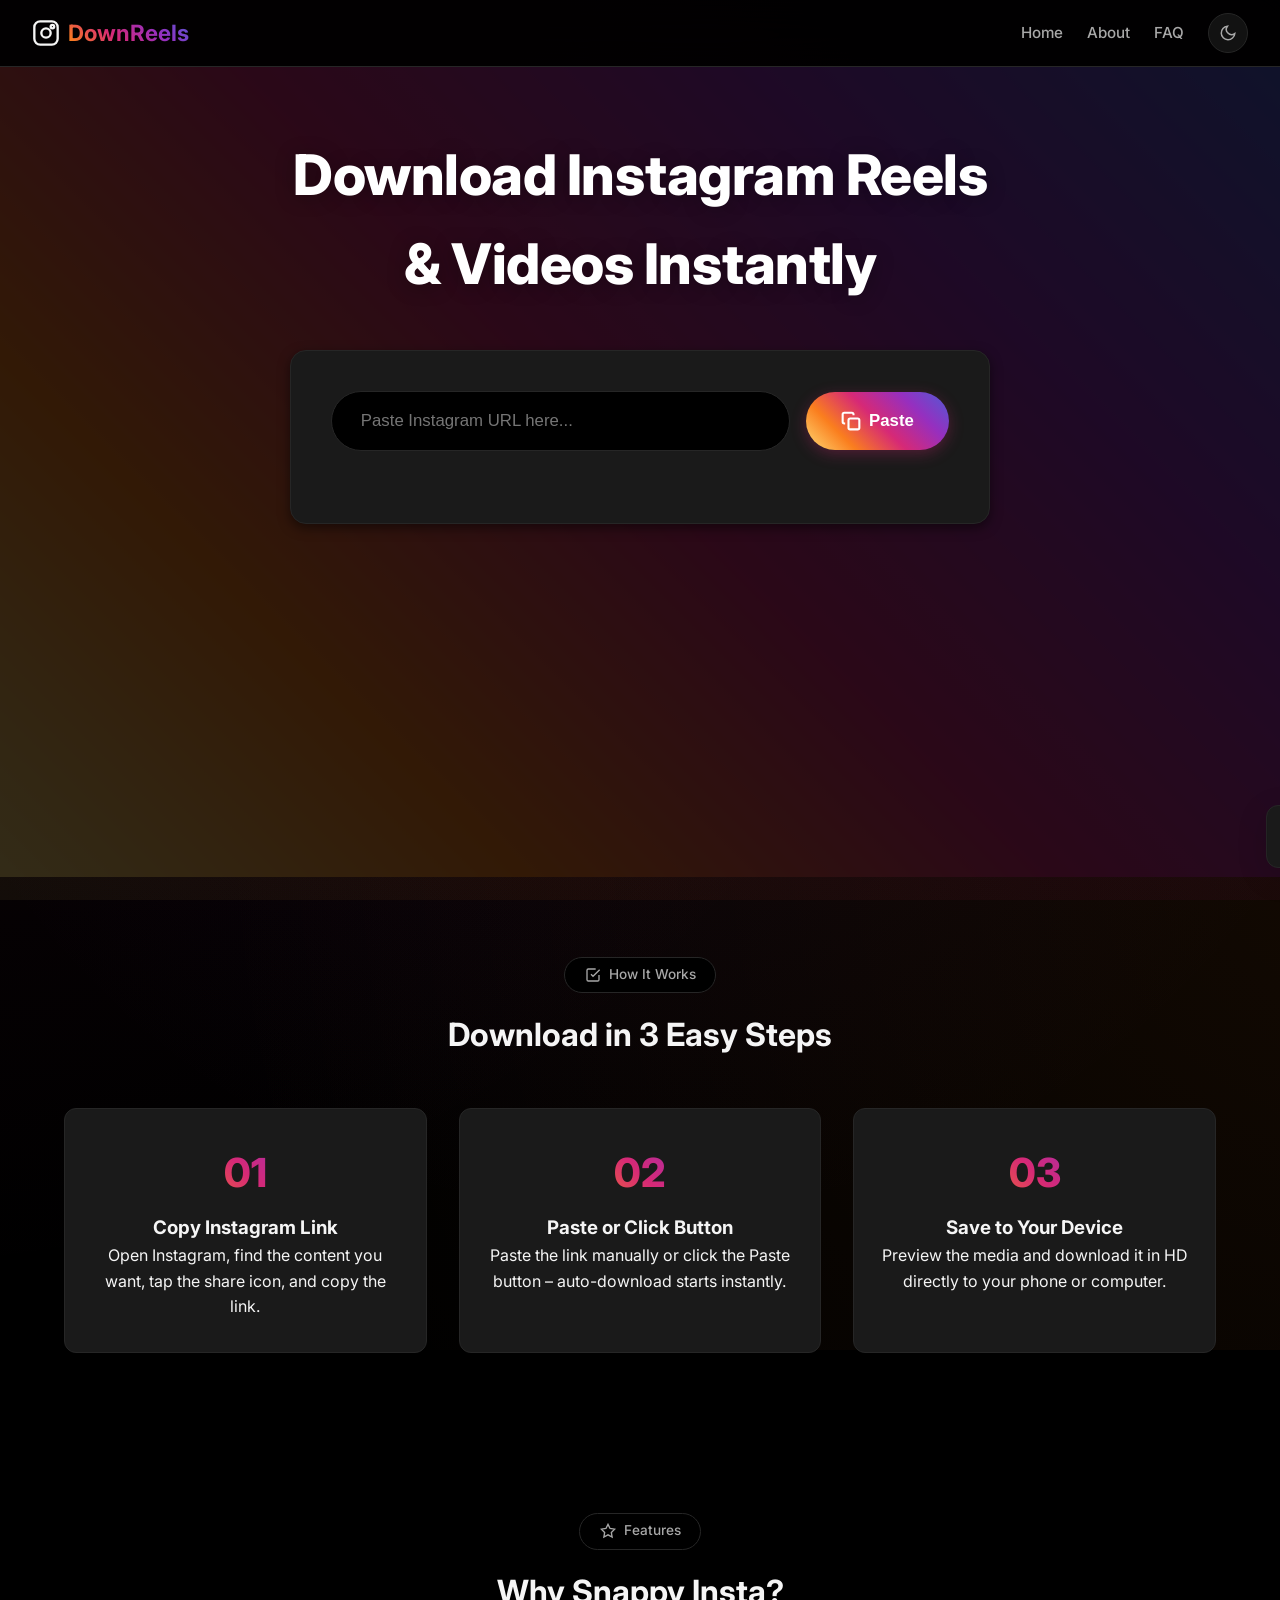
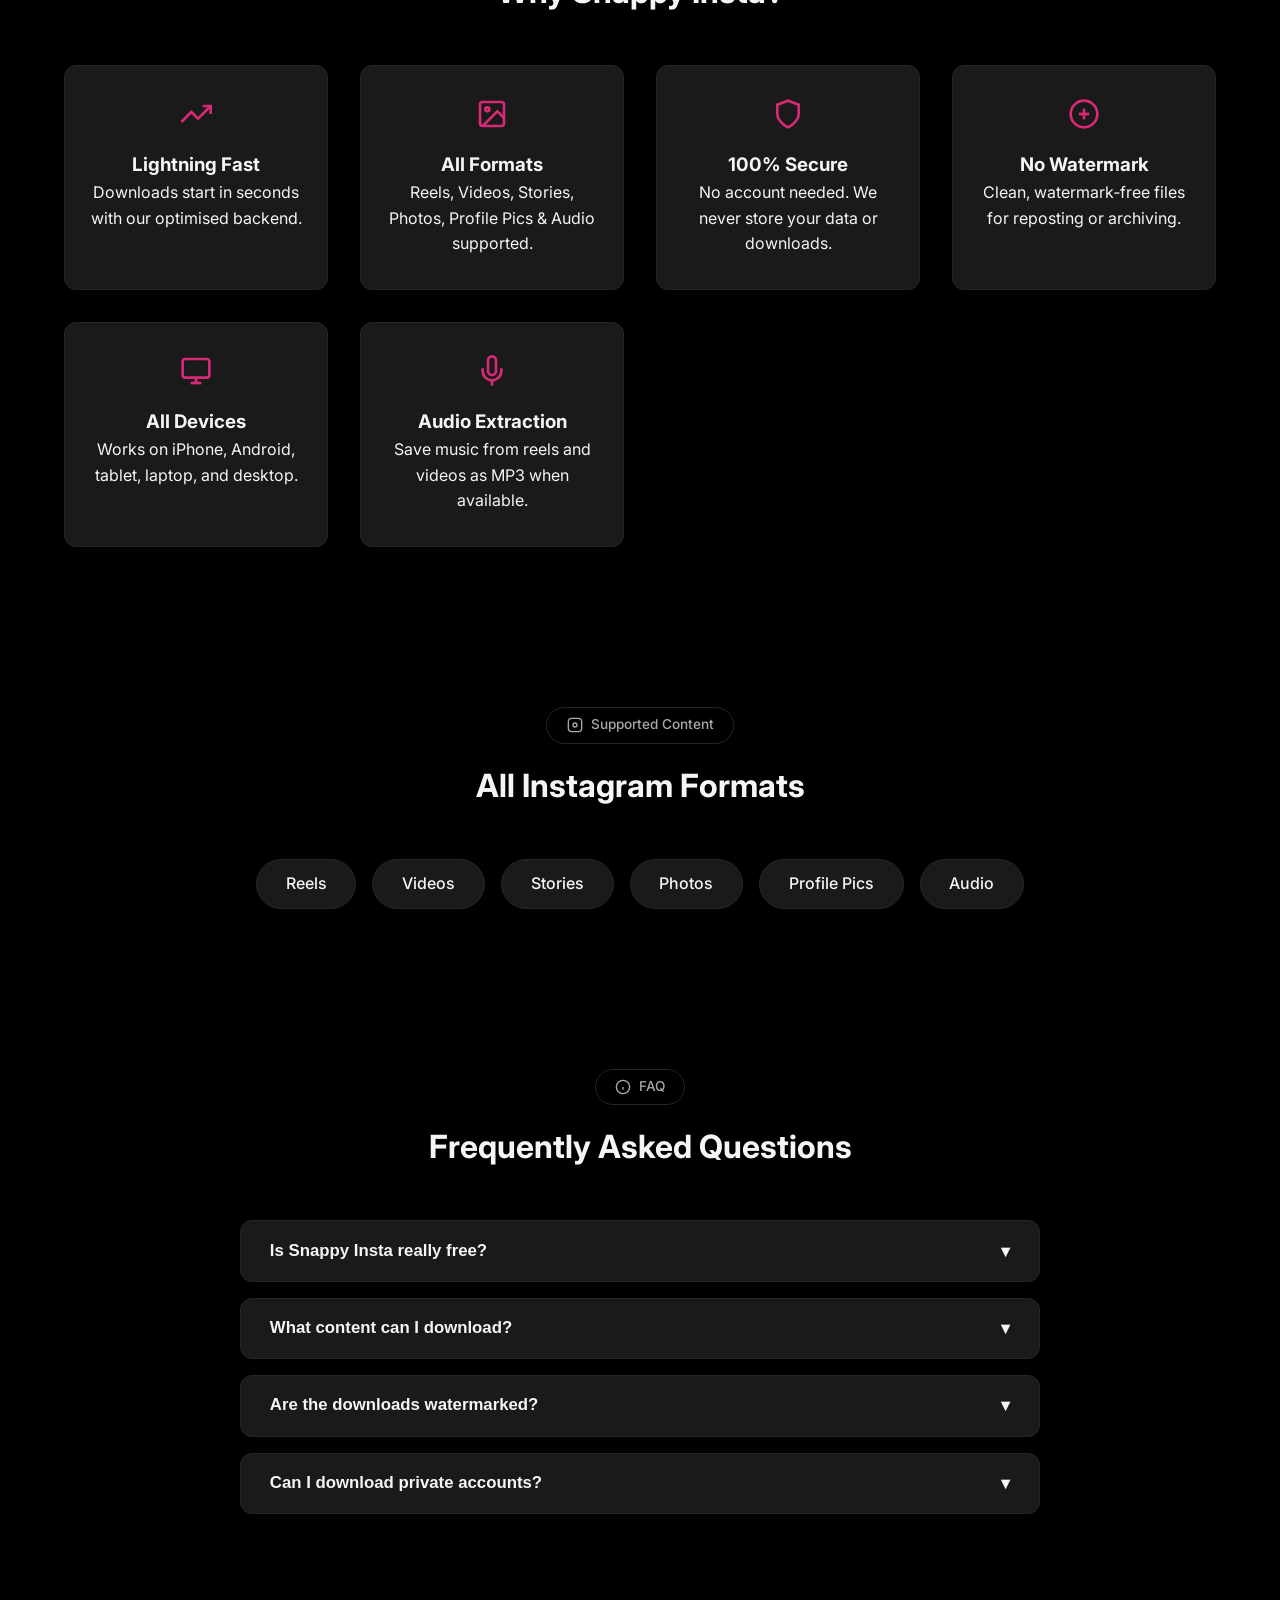
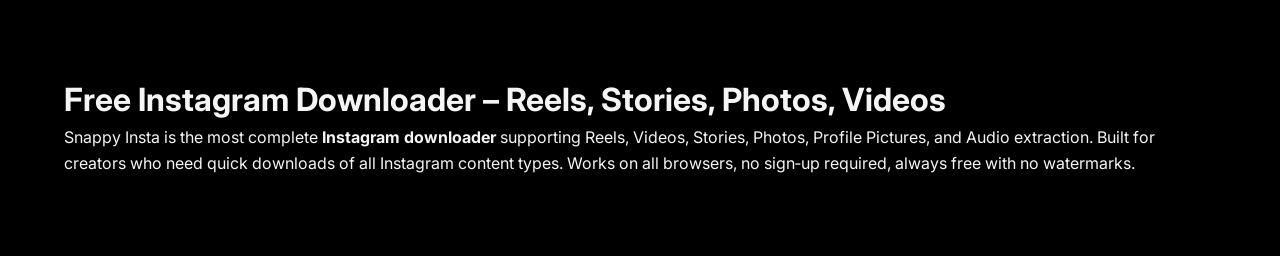
==== index.html @ 3343666e "Update index.html" ====
<!DOCTYPE html>
<html lang="en">
<head>
    <meta charset="UTF-8">
    <meta name="viewport" content="width=device-width, initial-scale=1.0">
    <title>Snappy Insta</title>
    <meta name="description" content="Download Instagram Reels, Videos, Stories, Photos, Profile Pictures & Audio in HD. No watermark, no login, 100% free.">
    <link rel="preconnect" href="https://fonts.googleapis.com">
    <link rel="preconnect" href="https://fonts.gstatic.com" crossorigin>
    <link href="https://fonts.googleapis.com/css2?family=Inter:opsz,wght@14..32,400;14..32,500;14..32,600;14..32,700&display=swap" rel="stylesheet">
    <link rel="stylesheet" href="assets/css/style.css">
    <link rel="stylesheet" href="assets/css/responsive.css">
    <!-- 👇 ADD YOUR FAVICON HERE 👇 -->
    <link rel="icon" type="image/png" href="favicon.svg">

    
</head>
<body>
    <div id="navbar"></div>

    <main>
        <!-- Hero / Downloader -->
        <section class="hero" id="hero">
            <div class="container hero-container-full">
                <h1 class="hero-title">Download Instagram <span class="gradient-text">Reels & Videos</span> Instantly</h1>

                <div class="downloader-card" id="downloaderCard">
                    <div class="input-group">
                        <input type="url" id="urlInput" class="url-input" placeholder="Paste Instagram URL here..." autocomplete="off">
                        <button id="pasteBtn" class="btn-paste" title="Paste from clipboard & Auto-download" aria-label="Paste and download">
                            <svg width="20" height="20" viewBox="0 0 24 24" fill="none" stroke="currentColor" stroke-width="2.5">
                                <rect x="9" y="9" width="13" height="13" rx="2" ry="2"></rect>
                                <path d="M5 15H4a2 2 0 01-2-2V4a2 2 0 012-2h9a2 2 0 012 2v1"></path>
                            </svg>
                            <span>Paste</span>
                        </button>
                    </div>
                    <p class="error-msg" id="errorMsg"></p>
                </div>

                <!-- Loader -->
                <div id="loader" class="loader-container" style="display:none;">
                    <div class="spinner"></div>
                    <p>Fetching media...</p>
                </div>

                <!-- Results -->
                <div id="results" class="results-section" style="display:none;">
                    <div id="resultsGrid" class="results-grid"></div>
                </div>
            </div>
        </section>

        <!-- How To Use -->
        <section class="how-to" id="howto">
            <div class="container">
                <div class="section-header">
                    <span class="badge">
                        <svg width="16" height="16" viewBox="0 0 24 24" fill="none" stroke="currentColor" stroke-width="2"><polyline points="9 11 12 14 22 4"/><path d="M21 12v7a2 2 0 01-2 2H5a2 2 0 01-2-2V5a2 2 0 012-2h11"/></svg>
                        How It Works
                    </span>
                    <h2>Download in 3 Easy Steps</h2>
                </div>
                <div class="steps">
                    <div class="step-card">
                        <div class="step-number">01</div>
                        <h3>Copy Instagram Link</h3>
                        <p>Open Instagram, find the content you want, tap the share icon, and copy the link.</p>
                    </div>
                    <div class="step-card">
                        <div class="step-number">02</div>
                        <h3>Paste or Click Button</h3>
                        <p>Paste the link manually or click the Paste button – auto-download starts instantly.</p>
                    </div>
                    <div class="step-card">
                        <div class="step-number">03</div>
                        <h3>Save to Your Device</h3>
                        <p>Preview the media and download it in HD directly to your phone or computer.</p>
                    </div>
                </div>
            </div>
        </section>

        <!-- Features -->
        <section class="features" id="features">
            <div class="container">
                <div class="section-header">
                    <span class="badge">
                        <svg width="16" height="16" viewBox="0 0 24 24" fill="none" stroke="currentColor" stroke-width="2"><polygon points="12 2 15.09 8.26 22 9.27 17 14.14 18.18 21.02 12 17.77 5.82 21.02 7 14.14 2 9.27 8.91 8.26 12 2"/></svg>
                        Features
                    </span>
                    <h2>Why Snappy Insta?</h2>
                </div>
                <div class="features-grid">
                    <div class="feature-card">
                        <div class="feature-icon">
                            <svg width="32" height="32" viewBox="0 0 24 24" fill="none" stroke="currentColor" stroke-width="2"><polyline points="23 6 13.5 15.5 8.5 10.5 1 18"/><polyline points="17 6 23 6 23 12"/></svg>
                        </div>
                        <h3>Lightning Fast</h3>
                        <p>Downloads start in seconds with our optimised backend.</p>
                    </div>
                    <div class="feature-card">
                        <div class="feature-icon">
                            <svg width="32" height="32" viewBox="0 0 24 24" fill="none" stroke="currentColor" stroke-width="2"><rect x="3" y="3" width="18" height="18" rx="2"/><circle cx="8.5" cy="8.5" r="1.5"/><polyline points="21 15 16 10 5 21"/></svg>
                        </div>
                        <h3>All Formats</h3>
                        <p>Reels, Videos, Stories, Photos, Profile Pics & Audio supported.</p>
                    </div>
                    <div class="feature-card">
                        <div class="feature-icon">
                            <svg width="32" height="32" viewBox="0 0 24 24" fill="none" stroke="currentColor" stroke-width="2"><path d="M12 22s8-4 8-10V5l-8-3-8 3v7c0 6 8 10 8 10z"/></svg>
                        </div>
                        <h3>100% Secure</h3>
                        <p>No account needed. We never store your data or downloads.</p>
                    </div>
                    <div class="feature-card">
                        <div class="feature-icon">
                            <svg width="32" height="32" viewBox="0 0 24 24" fill="none" stroke="currentColor" stroke-width="2"><circle cx="12" cy="12" r="10"/><line x1="12" y1="8" x2="12" y2="16"/><line x1="8" y1="12" x2="16" y2="12"/></svg>
                        </div>
                        <h3>No Watermark</h3>
                        <p>Clean, watermark‑free files for reposting or archiving.</p>
                    </div>
                    <div class="feature-card">
                        <div class="feature-icon">
                            <svg width="32" height="32" viewBox="0 0 24 24" fill="none" stroke="currentColor" stroke-width="2"><rect x="2" y="3" width="20" height="14" rx="2"/><line x1="8" y1="21" x2="16" y2="21"/><line x1="12" y1="17" x2="12" y2="21"/></svg>
                        </div>
                        <h3>All Devices</h3>
                        <p>Works on iPhone, Android, tablet, laptop, and desktop.</p>
                    </div>
                    <div class="feature-card">
                        <div class="feature-icon">
                            <svg width="32" height="32" viewBox="0 0 24 24" fill="none" stroke="currentColor" stroke-width="2"><path d="M12 1a3 3 0 00-3 3v8a3 3 0 006 0V4a3 3 0 00-3-3z"/><path d="M19 10v2a7 7 0 01-14 0v-2"/><line x1="12" y1="19" x2="12" y2="23"/></svg>
                        </div>
                        <h3>Audio Extraction</h3>
                        <p>Save music from reels and videos as MP3 when available.</p>
                    </div>
                </div>
            </div>
        </section>

        <!-- Supported Formats -->
        <section class="formats" id="formats">
            <div class="container">
                <div class="section-header">
                    <span class="badge">
                        <svg width="16" height="16" viewBox="0 0 24 24" fill="none" stroke="currentColor" stroke-width="2"><rect x="2" y="2" width="20" height="20" rx="5"/><circle cx="12" cy="12" r="3"/></svg>
                        Supported Content
                    </span>
                    <h2>All Instagram Formats</h2>
                </div>
                <div class="formats-grid">
                    <div class="format-item">Reels</div>
                    <div class="format-item">Videos</div>
                    <div class="format-item">Stories</div>
                    <div class="format-item">Photos</div>
                    <div class="format-item">Profile Pics</div>
                    <div class="format-item">Audio</div>
                </div>
            </div>
        </section>

        <!-- FAQ -->
        <section class="faq" id="faq">
            <div class="container">
                <div class="section-header">
                    <span class="badge">
                        <svg width="16" height="16" viewBox="0 0 24 24" fill="none" stroke="currentColor" stroke-width="2"><circle cx="12" cy="12" r="10"/><line x1="12" y1="16" x2="12" y2="12"/><line x1="12" y1="8" x2="12.01" y2="8"/></svg>
                        FAQ
                    </span>
                    <h2>Frequently Asked Questions</h2>
                </div>
                <div class="faq-list">
                    <div class="faq-item">
                        <button class="faq-question">Is Snappy Insta really free? <span class="chevron">▾</span></button>
                        <div class="faq-answer"><p>Yes! 100% free with no hidden fees. Download unlimited content.</p></div>
                    </div>
                    <div class="faq-item">
                        <button class="faq-question">What content can I download? <span class="chevron">▾</span></button>
                        <div class="faq-answer"><p>Reels, Videos, Stories, Photos, Profile Pictures, and Audio from public Instagram accounts.</p></div>
                    </div>
                    <div class="faq-item">
                        <button class="faq-question">Are the downloads watermarked? <span class="chevron">▾</span></button>
                        <div class="faq-answer"><p>No watermarks. You get the original clean file.</p></div>
                    </div>
                    <div class="faq-item">
                        <button class="faq-question">Can I download private accounts? <span class="chevron">▾</span></button>
                        <div class="faq-answer"><p>Only public content is accessible due to Instagram's privacy rules.</p></div>
                    </div>
                </div>
            </div>
        </section>

        <!-- SEO Content -->
        <section class="seo-content" id="seo-content">
            <div class="container">
                <h2>Free Instagram Downloader – Reels, Stories, Photos, Videos</h2>
                <p>Snappy Insta is the most complete <strong>Instagram downloader</strong> supporting Reels, Videos, Stories, Photos, Profile Pictures, and Audio extraction. Built for creators who need quick downloads of all Instagram content types. Works on all browsers, no sign‑up required, always free with no watermarks.</p>
            </div>
        </section>
    </main>

    <div id="footer"></div>

    <!-- Toast Notification -->
    <div id="toast" class="toast" role="alert" aria-live="assertive" aria-atomic="true">
        <span id="toastMsg"></span>
        <button class="toast-close" onclick="hideToast()">✕</button>
    </div>

    <!-- Scripts -->
    <script src="assets/js/config.js"></script>
    <script src="assets/js/api.js"></script>
    <script src="assets/js/ui.js"></script>
    <script src="assets/js/app.js"></script>

    <script>
        async function loadComponent(url, targetId) {
            try {
                const res = await fetch(url);
                if (res.ok) {
                    document.getElementById(targetId).innerHTML = await res.text();
                    if (targetId === 'navbar') {
                        initThemeToggle();
                    }
                }
            } catch (e) {
                console.warn('Could not load component:', url);
            }
        }
        function initThemeToggle() {
            const toggle = document.getElementById('themeToggle');
            if (!toggle) return;
            const savedTheme = localStorage.getItem('theme') || 'dark';
            document.body.classList.toggle('dark', savedTheme === 'dark');
            toggle.addEventListener('click', () => {
                const isDark = document.body.classList.toggle('dark');
                localStorage.setItem('theme', isDark ? 'dark' : 'light');
            });
        }
        document.addEventListener('DOMContentLoaded', () => {
            loadComponent('components/navbar.html', 'navbar');
            loadComponent('components/footer.html', 'footer');
        });
    </script>
</body>
</html>
---- assets/css/style.css ----
/* ===== Instagram Brand Colors ===== */
:root {
    --ig-yellow: #feda75;
    --ig-orange: #fa7e1e;
    --ig-pink: #d62976;
    --ig-purple: #962fbf;
    --ig-blue: #4f5bd5;
    --ig-gradient: linear-gradient(45deg, var(--ig-yellow), var(--ig-orange), var(--ig-pink), var(--ig-purple), var(--ig-blue));
    
    /* Light mode */
    --bg: #fafafa;
    --bg-secondary: #ffffff;
    --surface: #ffffff;
    --border: #dbdbdb;
    --text: #262626;
    --text-secondary: #8e8e8e;
    --primary: #0095f6;
    --primary-hover: #1877f2;
    --shadow-sm: 0 1px 2px rgba(0,0,0,0.05);
    --shadow-md: 0 4px 12px rgba(0,0,0,0.08);
    --radius-sm: 8px;
    --radius: 12px;
    --radius-lg: 16px;
    --font: 'Inter', -apple-system, BlinkMacSystemFont, sans-serif;
    --transition: 0.2s ease;
}

body.dark {
    --bg: #000000;
    --bg-secondary: #121212;
    --surface: #1a1a1a;
    --border: #262626;
    --text: #f5f5f5;
    --text-secondary: #a8a8a8;
    --primary: #0095f6;
    --primary-hover: #1877f2;
    --shadow-sm: 0 1px 2px rgba(0,0,0,0.3);
    --shadow-md: 0 4px 12px rgba(0,0,0,0.5);
}

/* ===== Reset & Base ===== */
*, *::before, *::after { margin:0; padding:0; box-sizing:border-box; }

html { scroll-behavior: smooth; }

body {
    font-family: var(--font);
    background: var(--bg);
    color: var(--text);
    line-height: 1.6;
    transition: background 0.3s, color 0.3s;
    position: relative;
    overflow-x: hidden;
}

/* Instagram gradient background overlay */
body::before {
    content: '';
    position: fixed;
    top: 0;
    left: 0;
    width: 100%;
    height: 100%;
    background: var(--ig-gradient);
    opacity: 0.03;
    z-index: -1;
    pointer-events: none;
}
body.dark::before {
    opacity: 0.06;
}

/* Subtle Instagram brand pattern */
body::after {
    content: '';
    position: fixed;
    top: -50%;
    left: -50%;
    width: 200%;
    height: 200%;
    background: 
        radial-gradient(circle at 20% 30%, rgba(214, 41, 118, 0.04) 0%, transparent 50%),
        radial-gradient(circle at 80% 70%, rgba(250, 126, 30, 0.04) 0%, transparent 50%),
        radial-gradient(circle at 50% 50%, rgba(150, 47, 191, 0.04) 0%, transparent 50%);
    z-index: -1;
    pointer-events: none;
}
body.dark::after {
    background: 
        radial-gradient(circle at 20% 30%, rgba(214, 41, 118, 0.08) 0%, transparent 50%),
        radial-gradient(circle at 80% 70%, rgba(250, 126, 30, 0.08) 0%, transparent 50%),
        radial-gradient(circle at 50% 50%, rgba(150, 47, 191, 0.08) 0%, transparent 50%);
}

.container {
    width: 100%;
    max-width: 1200px;
    margin: 0 auto;
    padding: 0 1.5rem;
}

/* ===== Instagram Sticky Header ===== */
.navbar-instagram {
    position: sticky;
    top: 0;
    z-index: 1000;
    background: rgba(255, 255, 255, 0.95);
    backdrop-filter: blur(20px);
    -webkit-backdrop-filter: blur(20px);
    border-bottom: 1px solid var(--border);
    padding: 0.8rem 2rem;
    display: flex;
    justify-content: space-between;
    align-items: center;
    transition: all 0.3s;
}
body.dark .navbar-instagram {
    background: rgba(0, 0, 0, 0.9);
}

.nav-brand {
    display: flex;
    align-items: center;
    gap: 0.5rem;
    font-weight: 700;
    font-size: 1.4rem;
    color: var(--text);
    text-decoration: none;
    background: var(--ig-gradient);
    -webkit-background-clip: text;
    -webkit-text-fill-color: transparent;
    background-clip: text;
}

.nav-links {
    display: flex;
    align-items: center;
    gap: 1.5rem;
}

.nav-links a {
    color: var(--text-secondary);
    text-decoration: none;
    font-weight: 500;
    font-size: 0.95rem;
    transition: color 0.2s;
    position: relative;
}
.nav-links a:hover {
    color: var(--text);
}
.nav-links a::after {
    content: '';
    position: absolute;
    bottom: -4px;
    left: 0;
    width: 0;
    height: 2px;
    background: var(--ig-gradient);
    transition: width 0.3s;
}
.nav-links a:hover::after {
    width: 100%;
}

.theme-toggle-btn {
    background: var(--bg-secondary);
    border: 1px solid var(--border);
    border-radius: 50px;
    width: 40px;
    height: 40px;
    display: flex;
    align-items: center;
    justify-content: center;
    cursor: pointer;
    color: var(--text-secondary);
    transition: all 0.3s;
    position: relative;
    overflow: hidden;
}
.theme-toggle-btn:hover {
    background: var(--border);
    transform: scale(1.05);
}
body.dark .sun-icon { display: none; }
body:not(.dark) .moon-icon { display: none; }

/* ===== Hero Section ===== */
.hero {
    background: var(--ig-gradient);
    padding: 4rem 0 5rem;
    display: flex;
    align-items: flex-start;
    justify-content: center;
    text-align: center;
    position: relative;
    min-height: 90vh;
}
.hero::before {
    content: '';
    position: absolute;
    inset: 0;
    background: rgba(255, 255, 255, 0.92);
}
body.dark .hero::before {
    background: rgba(0, 0, 0, 0.8);
}

.hero-container-full {
    position: relative;
    z-index: 1;
    width: 100%;
    max-width: 750px;
    margin: 0 auto;
    padding: 0 1.5rem;
}

.hero-title {
    font-size: clamp(2.2rem, 5vw, 3.5rem);
    font-weight: 800;
    margin-bottom: 2.5rem;
    color: #fff;
    text-shadow: 0 2px 20px rgba(0,0,0,0.3);
    letter-spacing: -0.5px;
}
body.dark .hero-title {
    color: #fff;
}

/* ===== Downloader Card ===== */
.downloader-card {
    background: var(--surface);
    border: 1px solid var(--border);
    border-radius: var(--radius-lg);
    padding: 2.5rem;
    box-shadow: var(--shadow-md);
    margin: 0 auto;
    max-width: 700px;
}

.input-group {
    display: flex;
    gap: 1rem;
    flex-wrap: wrap;
    align-items: center;
}

.url-input {
    flex: 1;
    min-width: 250px;
    padding: 1.2rem 1.8rem;
    background: var(--bg);
    border: 1px solid var(--border);
    border-radius: 50px;
    color: var(--text);
    font-size: 1.05rem;
    outline: none;
    transition: all 0.3s;
}
.url-input:focus {
    border-color: var(--ig-pink);
    box-shadow: 0 0 0 3px rgba(214, 41, 118, 0.1);
}

.btn-paste {
    background: var(--ig-gradient);
    border: none;
    border-radius: 50px;
    padding: 1.2rem 2.2rem;
    color: #fff;
    cursor: pointer;
    font-weight: 700;
    font-size: 1.05rem;
    display: flex;
    align-items: center;
    gap: 0.5rem;
    transition: all 0.3s;
    white-space: nowrap;
    box-shadow: 0 4px 15px rgba(214, 41, 118, 0.3);
}
.btn-paste:hover {
    transform: translateY(-2px);
    box-shadow: 0 6px 20px rgba(214, 41, 118, 0.4);
}
.btn-paste:active {
    transform: scale(0.97);
}
.btn-paste:disabled {
    opacity: 0.7;
    cursor: not-allowed;
    transform: none;
}

.error-msg {
    color: #ed4956;
    margin-top: 0.8rem;
    font-size: 0.9rem;
    min-height: 1.2rem;
}

/* ===== Loader ===== */
.loader-container {
    display: flex;
    flex-direction: column;
    align-items: center;
    gap: 1rem;
    margin: 2rem 0;
}
.spinner {
    width: 44px;
    height: 44px;
    border: 4px solid var(--border);
    border-top-color: var(--ig-pink);
    border-radius: 50%;
    animation: spin 0.7s linear infinite;
}
@keyframes spin { to { transform: rotate(360deg); } }

/* ===== Results ===== */
.results-section { margin: 2rem 0; width: 100%; }
.results-grid {
    display: flex;
    flex-direction: column;
    align-items: center;
    gap: 1.5rem;
}

.result-row {
    background: var(--surface);
    border: 1px solid var(--border);
    border-radius: var(--radius-lg);
    padding: 1.8rem;
    width: 100%;
    max-width: 1000px;
    min-height: 300px;
    display: flex;
    gap: 2rem;
    align-items: stretch;
    box-shadow: var(--shadow-md);
    transition: all 0.3s;
    margin: 0 auto;
}
.result-row:hover {
    box-shadow: 0 8px 30px rgba(0,0,0,0.12);
    transform: translateY(-2px);
}

.result-preview {
    width: 45%;
    min-width: 320px;
    background: var(--bg);
    border-radius: var(--radius);
    overflow: hidden;
    position: relative;
    display: flex;
    align-items: center;
    justify-content: center;
    border: 1px solid var(--border);
}
.result-video {
    width: 100%;
    height: 100%;
    object-fit: cover;
}
.result-video-placeholder {
    font-size: 4rem;
    color: var(--text-secondary);
    opacity: 0.3;
}

.result-content {
    flex: 1;
    display: flex;
    flex-direction: column;
    justify-content: space-between;
}

.result-title {
    font-size: 1.3rem;
    font-weight: 700;
    margin-bottom: 0.3rem;
    cursor: pointer;
    text-align: left;
    transition: color 0.2s;
}
.result-title:hover {
    background: var(--ig-gradient);
    -webkit-background-clip: text;
    -webkit-text-fill-color: transparent;
    background-clip: text;
}

.result-creator {
    font-size: 0.9rem;
    color: var(--text-secondary);
    display: flex;
    align-items: center;
    gap: 0.4rem;
    margin-bottom: 0.5rem;
}
.creator-dot {
    width: 8px;
    height: 8px;
    background: var(--ig-gradient);
    border-radius: 50%;
}

.result-meta {
    display: flex;
    flex-wrap: wrap;
    gap: 0.8rem;
    margin-top: 0.5rem;
    font-size: 0.8rem;
    color: var(--text-secondary);
}
.result-meta span {
    background: var(--bg);
    border: 1px solid var(--border);
    padding: 0.3rem 0.8rem;
    border-radius: 20px;
}

.result-actions {
    display: flex;
    flex-direction: column;
    gap: 0.8rem;
    margin-top: 1rem;
}
.btn-dl-row, .btn-new-link {
    display: flex;
    align-items: center;
    justify-content: center;
    gap: 0.5rem;
    padding: 0.9rem 1.5rem;
    border: none;
    border-radius: 12px;
    font-weight: 600;
    font-size: 0.95rem;
    cursor: pointer;
    transition: all 0.3s;
}
.btn-dl-row {
    background: var(--ig-gradient);
    color: #fff;
    box-shadow: 0 4px 12px rgba(214, 41, 118, 0.25);
}
.btn-dl-row:hover:not(:disabled) {
    transform: translateY(-2px);
    box-shadow: 0 6px 20px rgba(214, 41, 118, 0.4);
}
.btn-dl-row:disabled {
    opacity: 0.7;
    cursor: not-allowed;
    transform: none;
}
.btn-new-link {
    background: var(--bg);
    color: var(--text-secondary);
    border: 1px solid var(--border);
}
.btn-new-link:hover {
    background: var(--border);
    color: var(--text);
}

/* Hide sections when results active */
body.results-active .hero-title,
body.results-active .downloader-card,
body.results-active .how-to,
body.results-active .features,
body.results-active .formats,
body.results-active .faq,
body.results-active .seo-content {
    display: none !important;
}
body.results-active .hero {
    min-height: auto;
    padding: 2rem 0;
}

/* ===== General Sections ===== */
section {
    padding: 5rem 0;
}
.section-header {
    text-align: center;
    margin-bottom: 3rem;
}
.badge {
    display: inline-flex;
    align-items: center;
    gap: 0.5rem;
    background: var(--bg);
    border: 1px solid var(--border);
    border-radius: 30px;
    padding: 0.4rem 1.2rem;
    font-size: 0.85rem;
    color: var(--text-secondary);
    margin-bottom: 1rem;
    font-weight: 500;
}
h2 {
    font-size: 2rem;
    font-weight: 700;
}

/* Steps & Features */
.steps, .features-grid {
    display: grid;
    grid-template-columns: repeat(auto-fit, minmax(260px, 1fr));
    gap: 2rem;
}
.step-card, .feature-card {
    background: var(--surface);
    border: 1px solid var(--border);
    border-radius: var(--radius);
    padding: 2rem 1.5rem;
    text-align: center;
    transition: all 0.3s;
}
.step-card:hover, .feature-card:hover {
    box-shadow: var(--shadow-md);
    transform: translateY(-2px);
}
.step-number {
    font-size: 2.5rem;
    font-weight: 800;
    background: var(--ig-gradient);
    -webkit-background-clip: text;
    -webkit-text-fill-color: transparent;
    background-clip: text;
    margin-bottom: 0.5rem;
}
.feature-icon {
    margin-bottom: 0.8rem;
    color: var(--ig-pink);
}

/* Formats */
.formats-grid {
    display: flex;
    flex-wrap: wrap;
    justify-content: center;
    gap: 1rem;
}
.format-item {
    background: var(--surface);
    border: 1px solid var(--border);
    border-radius: 50px;
    padding: 0.7rem 1.8rem;
    font-weight: 500;
    transition: all 0.3s;
}
.format-item:hover {
    background: var(--ig-gradient);
    color: #fff;
    border-color: transparent;
}

/* FAQ */
.faq-list {
    max-width: 800px;
    margin: 0 auto;
    display: flex;
    flex-direction: column;
    gap: 1rem;
}
.faq-item {
    background: var(--surface);
    border: 1px solid var(--border);
    border-radius: var(--radius);
    padding: 1.2rem 1.8rem;
    transition: all 0.3s;
}
.faq-item:hover {
    box-shadow: var(--shadow-sm);
}
.faq-question {
    width: 100%;
    background: none;
    border: none;
    color: var(--text);
    font-size: 1.05rem;
    font-weight: 600;
    display: flex;
    justify-content: space-between;
    cursor: pointer;
}
.faq-answer {
    max-height: 0;
    overflow: hidden;
    transition: max-height 0.4s ease;
    color: var(--text-secondary);
}
.faq-item.open .faq-answer {
    max-height: 300px;
    padding-top: 0.8rem;
}
.chevron {
    transition: transform 0.3s;
}
.faq-item.open .chevron {
    transform: rotate(180deg);
}

/* Toast */
.toast {
    position: fixed;
    bottom: 2rem;
    right: 2rem;
    background: var(--surface);
    border: 1px solid var(--border);
    box-shadow: 0 8px 30px rgba(0,0,0,0.15);
    padding: 1rem 1.5rem;
    border-radius: var(--radius);
    display: flex;
    align-items: center;
    gap: 1rem;
    transform: translateX(120%);
    transition: transform 0.4s cubic-bezier(0.68, -0.55, 0.265, 1.55);
    z-index: 999;
    font-weight: 500;
}
.toast.show { transform: translateX(0); }
.toast-close {
    background: none;
    border: none;
    color: var(--text-secondary);
    cursor: pointer;
    font-size: 1.2rem;
    padding: 0.2rem;
}
.toast-success { border-left: 4px solid #78de45; }
.toast-error { border-left: 4px solid #ed4956; }
.toast-info { border-left: 4px solid #0095f6; }

/* Footer */
footer {
    text-align: center;
    padding: 2rem;
    color: var(--text-secondary);
    border-top: 1px solid var(--border);
    font-size: 0.9rem;
    background: var(--surface);
}
---- assets/css/responsive.css ----
@media (max-width: 1000px) {
    .result-row {
        flex-direction: column;
        max-width: 95%;
        min-height: auto;
        padding: 1.5rem;
    }
    .result-preview {
        width: 100%;
        min-width: auto;
        height: 250px;
    }
    .result-actions {
        flex-direction: row;
    }
    .btn-dl-row, .btn-new-link {
        flex: 1;
    }
}

@media (max-width: 768px) {
    .hero { min-height: 80vh; padding: 3rem 0; }
    .hero-title { font-size: 1.8rem; }
    .input-group { flex-direction: column; }
    .btn-paste { width: 100%; }
    .result-row { padding: 1.2rem; }
    .result-preview { height: 220px; }
    .steps, .features-grid { grid-template-columns: 1fr; }
    section { padding: 3rem 0; }
}

@media (max-width: 480px) {
    .hero-title { font-size: 1.5rem; }
    .result-preview { height: 200px; }
    .result-title { font-size: 1.1rem; }
    .btn-dl-row, .btn-new-link { padding: 0.7rem; }
}
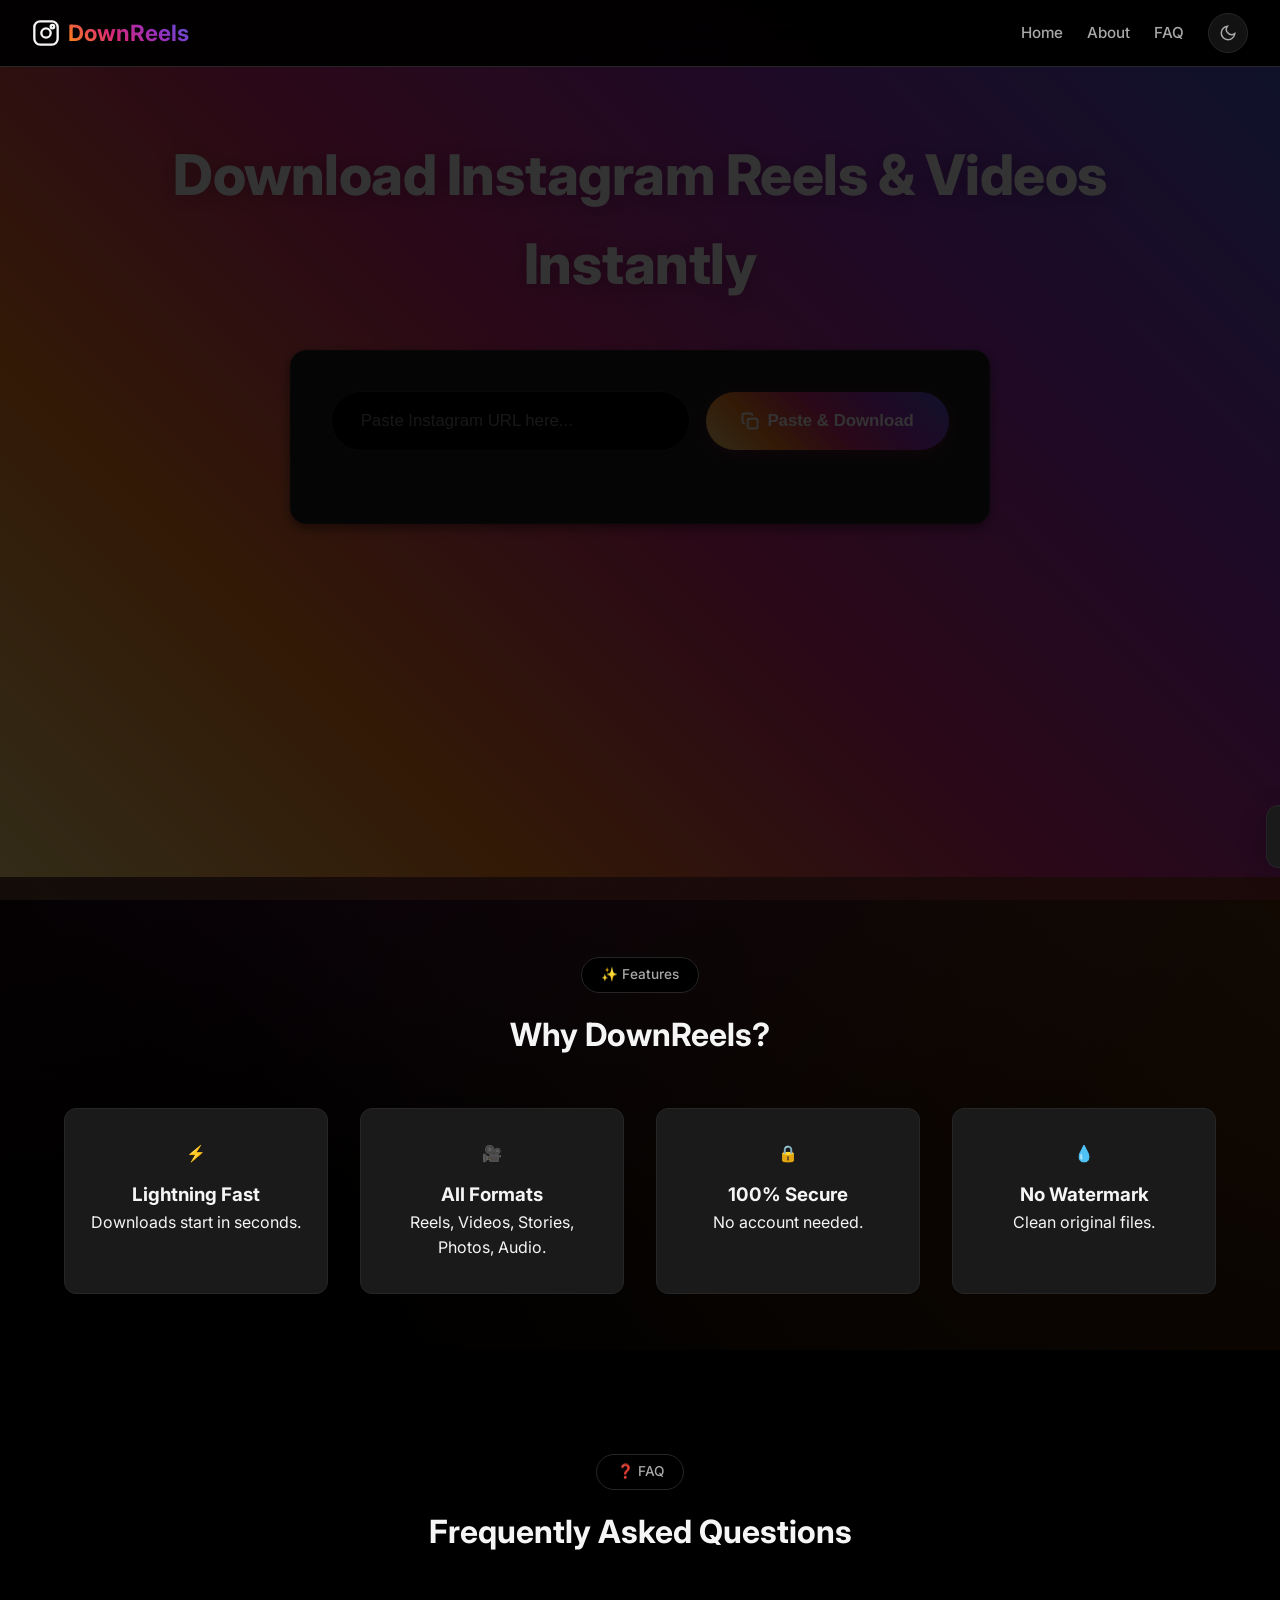
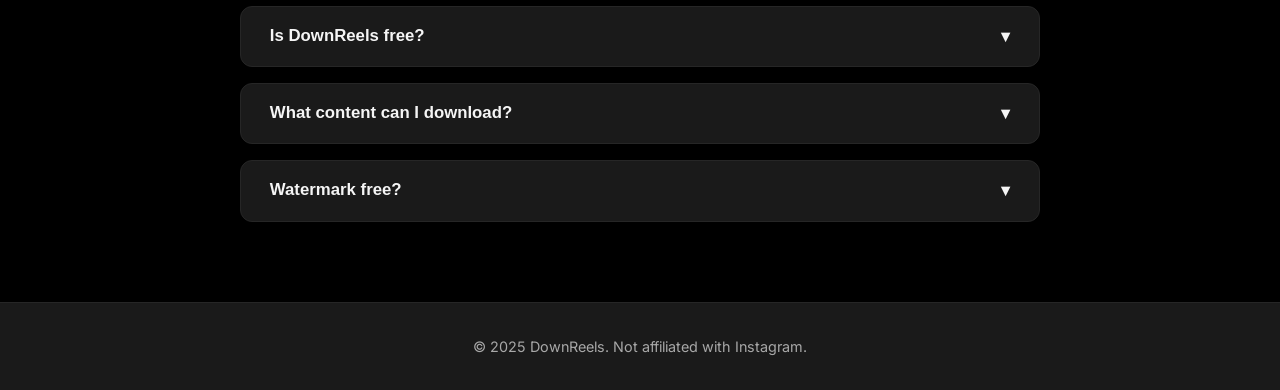
==== commit 9e293ee2: "Update index.html" ====
--- a/index.html
+++ b/index.html
@@ -3,80 +3,64 @@
 <head>
     <meta charset="UTF-8">
     <meta name="viewport" content="width=device-width, initial-scale=1.0">
-    <title>Snappy Insta</title>
-    <meta name="description" content="Download Instagram Reels, Videos, Stories, Photos, Profile Pictures & Audio in HD. No watermark, no login, 100% free.">
+    <title>DownReels - Instagram Downloader | Reels, Stories, Photos</title>
+    <meta name="description" content="Download Instagram Reels, Videos, Stories, Photos, Profile Pictures & Audio in HD.">
     <link rel="preconnect" href="https://fonts.googleapis.com">
     <link rel="preconnect" href="https://fonts.gstatic.com" crossorigin>
-    <link href="https://fonts.googleapis.com/css2?family=Inter:opsz,wght@14..32,400;14..32,500;14..32,600;14..32,700&display=swap" rel="stylesheet">
+    <link href="https://fonts.googleapis.com/css2?family=Inter:opsz,wght@14..32,400;14..32,500;14..32,600;14..32,700;14..32,800&display=swap" rel="stylesheet">
     <link rel="stylesheet" href="assets/css/style.css">
     <link rel="stylesheet" href="assets/css/responsive.css">
-    <!-- 👇 ADD YOUR FAVICON HERE 👇 -->
-    <link rel="icon" type="image/png" href="favicon.svg">
-
-    
 </head>
-<body>
-    <div id="navbar"></div>
+<body class="dark">
+    <!-- Header -->
+    <header class="navbar-instagram">
+        <a href="index.html" class="nav-brand">
+            <svg width="28" height="28" viewBox="0 0 24 24" fill="none" stroke="currentColor" stroke-width="2">
+                <rect x="2" y="2" width="20" height="20" rx="5"/><circle cx="12" cy="12" r="4"/><circle cx="17.5" cy="6.5" r="1.5"/>
+            </svg>
+            DownReels
+        </a>
+        <div class="nav-links">
+            <a href="index.html">Home</a>
+            <a href="about.html">About</a>
+            <a href="faq.html">FAQ</a>
+            <button id="themeToggle" class="theme-toggle-btn" aria-label="Toggle theme">
+                <svg class="sun-icon" width="18" height="18" viewBox="0 0 24 24" fill="none" stroke="currentColor" stroke-width="2">
+                    <circle cx="12" cy="12" r="5"/><line x1="12" y1="1" x2="12" y2="3"/><line x1="12" y1="21" x2="12" y2="23"/><line x1="4.22" y1="4.22" x2="5.64" y2="5.64"/><line x1="18.36" y1="18.36" x2="19.78" y2="19.78"/><line x1="1" y1="12" x2="3" y2="12"/><line x1="21" y1="12" x2="23" y2="12"/><line x1="4.22" y1="19.78" x2="5.64" y2="18.36"/><line x1="18.36" y1="5.64" x2="19.78" y2="4.22"/>
+                </svg>
+                <svg class="moon-icon" width="18" height="18" viewBox="0 0 24 24" fill="none" stroke="currentColor" stroke-width="2">
+                    <path d="M21 12.79A9 9 0 1111.21 3 7 7 0 0021 12.79z"/>
+                </svg>
+            </button>
+        </div>
+    </header>
 
     <main>
-        <!-- Hero / Downloader -->
+        <!-- Hero -->
         <section class="hero" id="hero">
-            <div class="container hero-container-full">
+            <div class="container hero-container">
                 <h1 class="hero-title">Download Instagram <span class="gradient-text">Reels & Videos</span> Instantly</h1>
-
+                
                 <div class="downloader-card" id="downloaderCard">
                     <div class="input-group">
                         <input type="url" id="urlInput" class="url-input" placeholder="Paste Instagram URL here..." autocomplete="off">
-                        <button id="pasteBtn" class="btn-paste" title="Paste from clipboard & Auto-download" aria-label="Paste and download">
-                            <svg width="20" height="20" viewBox="0 0 24 24" fill="none" stroke="currentColor" stroke-width="2.5">
-                                <rect x="9" y="9" width="13" height="13" rx="2" ry="2"></rect>
-                                <path d="M5 15H4a2 2 0 01-2-2V4a2 2 0 012-2h9a2 2 0 012 2v1"></path>
+                        <button id="pasteBtn" class="btn-paste">
+                            <svg width="18" height="18" viewBox="0 0 24 24" fill="none" stroke="currentColor" stroke-width="2.5">
+                                <rect x="9" y="9" width="13" height="13" rx="2" ry="2"/><path d="M5 15H4a2 2 0 01-2-2V4a2 2 0 012-2h9a2 2 0 012 2v1"/>
                             </svg>
-                            <span>Paste</span>
+                            Paste & Download
                         </button>
                     </div>
                     <p class="error-msg" id="errorMsg"></p>
                 </div>
 
-                <!-- Loader -->
                 <div id="loader" class="loader-container" style="display:none;">
                     <div class="spinner"></div>
                     <p>Fetching media...</p>
                 </div>
 
-                <!-- Results -->
                 <div id="results" class="results-section" style="display:none;">
                     <div id="resultsGrid" class="results-grid"></div>
-                </div>
-            </div>
-        </section>
-
-        <!-- How To Use -->
-        <section class="how-to" id="howto">
-            <div class="container">
-                <div class="section-header">
-                    <span class="badge">
-                        <svg width="16" height="16" viewBox="0 0 24 24" fill="none" stroke="currentColor" stroke-width="2"><polyline points="9 11 12 14 22 4"/><path d="M21 12v7a2 2 0 01-2 2H5a2 2 0 01-2-2V5a2 2 0 012-2h11"/></svg>
-                        How It Works
-                    </span>
-                    <h2>Download in 3 Easy Steps</h2>
-                </div>
-                <div class="steps">
-                    <div class="step-card">
-                        <div class="step-number">01</div>
-                        <h3>Copy Instagram Link</h3>
-                        <p>Open Instagram, find the content you want, tap the share icon, and copy the link.</p>
-                    </div>
-                    <div class="step-card">
-                        <div class="step-number">02</div>
-                        <h3>Paste or Click Button</h3>
-                        <p>Paste the link manually or click the Paste button – auto-download starts instantly.</p>
-                    </div>
-                    <div class="step-card">
-                        <div class="step-number">03</div>
-                        <h3>Save to Your Device</h3>
-                        <p>Preview the media and download it in HD directly to your phone or computer.</p>
-                    </div>
                 </div>
             </div>
         </section>
@@ -85,76 +69,14 @@
         <section class="features" id="features">
             <div class="container">
                 <div class="section-header">
-                    <span class="badge">
-                        <svg width="16" height="16" viewBox="0 0 24 24" fill="none" stroke="currentColor" stroke-width="2"><polygon points="12 2 15.09 8.26 22 9.27 17 14.14 18.18 21.02 12 17.77 5.82 21.02 7 14.14 2 9.27 8.91 8.26 12 2"/></svg>
-                        Features
-                    </span>
-                    <h2>Why Snappy Insta?</h2>
+                    <span class="badge">✨ Features</span>
+                    <h2>Why DownReels?</h2>
                 </div>
                 <div class="features-grid">
-                    <div class="feature-card">
-                        <div class="feature-icon">
-                            <svg width="32" height="32" viewBox="0 0 24 24" fill="none" stroke="currentColor" stroke-width="2"><polyline points="23 6 13.5 15.5 8.5 10.5 1 18"/><polyline points="17 6 23 6 23 12"/></svg>
-                        </div>
-                        <h3>Lightning Fast</h3>
-                        <p>Downloads start in seconds with our optimised backend.</p>
-                    </div>
-                    <div class="feature-card">
-                        <div class="feature-icon">
-                            <svg width="32" height="32" viewBox="0 0 24 24" fill="none" stroke="currentColor" stroke-width="2"><rect x="3" y="3" width="18" height="18" rx="2"/><circle cx="8.5" cy="8.5" r="1.5"/><polyline points="21 15 16 10 5 21"/></svg>
-                        </div>
-                        <h3>All Formats</h3>
-                        <p>Reels, Videos, Stories, Photos, Profile Pics & Audio supported.</p>
-                    </div>
-                    <div class="feature-card">
-                        <div class="feature-icon">
-                            <svg width="32" height="32" viewBox="0 0 24 24" fill="none" stroke="currentColor" stroke-width="2"><path d="M12 22s8-4 8-10V5l-8-3-8 3v7c0 6 8 10 8 10z"/></svg>
-                        </div>
-                        <h3>100% Secure</h3>
-                        <p>No account needed. We never store your data or downloads.</p>
-                    </div>
-                    <div class="feature-card">
-                        <div class="feature-icon">
-                            <svg width="32" height="32" viewBox="0 0 24 24" fill="none" stroke="currentColor" stroke-width="2"><circle cx="12" cy="12" r="10"/><line x1="12" y1="8" x2="12" y2="16"/><line x1="8" y1="12" x2="16" y2="12"/></svg>
-                        </div>
-                        <h3>No Watermark</h3>
-                        <p>Clean, watermark‑free files for reposting or archiving.</p>
-                    </div>
-                    <div class="feature-card">
-                        <div class="feature-icon">
-                            <svg width="32" height="32" viewBox="0 0 24 24" fill="none" stroke="currentColor" stroke-width="2"><rect x="2" y="3" width="20" height="14" rx="2"/><line x1="8" y1="21" x2="16" y2="21"/><line x1="12" y1="17" x2="12" y2="21"/></svg>
-                        </div>
-                        <h3>All Devices</h3>
-                        <p>Works on iPhone, Android, tablet, laptop, and desktop.</p>
-                    </div>
-                    <div class="feature-card">
-                        <div class="feature-icon">
-                            <svg width="32" height="32" viewBox="0 0 24 24" fill="none" stroke="currentColor" stroke-width="2"><path d="M12 1a3 3 0 00-3 3v8a3 3 0 006 0V4a3 3 0 00-3-3z"/><path d="M19 10v2a7 7 0 01-14 0v-2"/><line x1="12" y1="19" x2="12" y2="23"/></svg>
-                        </div>
-                        <h3>Audio Extraction</h3>
-                        <p>Save music from reels and videos as MP3 when available.</p>
-                    </div>
-                </div>
-            </div>
-        </section>
-
-        <!-- Supported Formats -->
-        <section class="formats" id="formats">
-            <div class="container">
-                <div class="section-header">
-                    <span class="badge">
-                        <svg width="16" height="16" viewBox="0 0 24 24" fill="none" stroke="currentColor" stroke-width="2"><rect x="2" y="2" width="20" height="20" rx="5"/><circle cx="12" cy="12" r="3"/></svg>
-                        Supported Content
-                    </span>
-                    <h2>All Instagram Formats</h2>
-                </div>
-                <div class="formats-grid">
-                    <div class="format-item">Reels</div>
-                    <div class="format-item">Videos</div>
-                    <div class="format-item">Stories</div>
-                    <div class="format-item">Photos</div>
-                    <div class="format-item">Profile Pics</div>
-                    <div class="format-item">Audio</div>
+                    <div class="feature-card"><div class="feature-icon">⚡</div><h3>Lightning Fast</h3><p>Downloads start in seconds.</p></div>
+                    <div class="feature-card"><div class="feature-icon">🎥</div><h3>All Formats</h3><p>Reels, Videos, Stories, Photos, Audio.</p></div>
+                    <div class="feature-card"><div class="feature-icon">🔒</div><h3>100% Secure</h3><p>No account needed.</p></div>
+                    <div class="feature-card"><div class="feature-icon">💧</div><h3>No Watermark</h3><p>Clean original files.</p></div>
                 </div>
             </div>
         </section>
@@ -163,84 +85,31 @@
         <section class="faq" id="faq">
             <div class="container">
                 <div class="section-header">
-                    <span class="badge">
-                        <svg width="16" height="16" viewBox="0 0 24 24" fill="none" stroke="currentColor" stroke-width="2"><circle cx="12" cy="12" r="10"/><line x1="12" y1="16" x2="12" y2="12"/><line x1="12" y1="8" x2="12.01" y2="8"/></svg>
-                        FAQ
-                    </span>
+                    <span class="badge">❓ FAQ</span>
                     <h2>Frequently Asked Questions</h2>
                 </div>
                 <div class="faq-list">
-                    <div class="faq-item">
-                        <button class="faq-question">Is Snappy Insta really free? <span class="chevron">▾</span></button>
-                        <div class="faq-answer"><p>Yes! 100% free with no hidden fees. Download unlimited content.</p></div>
-                    </div>
-                    <div class="faq-item">
-                        <button class="faq-question">What content can I download? <span class="chevron">▾</span></button>
-                        <div class="faq-answer"><p>Reels, Videos, Stories, Photos, Profile Pictures, and Audio from public Instagram accounts.</p></div>
-                    </div>
-                    <div class="faq-item">
-                        <button class="faq-question">Are the downloads watermarked? <span class="chevron">▾</span></button>
-                        <div class="faq-answer"><p>No watermarks. You get the original clean file.</p></div>
-                    </div>
-                    <div class="faq-item">
-                        <button class="faq-question">Can I download private accounts? <span class="chevron">▾</span></button>
-                        <div class="faq-answer"><p>Only public content is accessible due to Instagram's privacy rules.</p></div>
-                    </div>
+                    <div class="faq-item"><button class="faq-question">Is DownReels free? <span>▾</span></button><div class="faq-answer"><p>Yes! 100% free.</p></div></div>
+                    <div class="faq-item"><button class="faq-question">What content can I download? <span>▾</span></button><div class="faq-answer"><p>Reels, Videos, Stories, Photos, Audio from public accounts.</p></div></div>
+                    <div class="faq-item"><button class="faq-question">Watermark free? <span>▾</span></button><div class="faq-answer"><p>No watermarks. Original files.</p></div></div>
                 </div>
-            </div>
-        </section>
-
-        <!-- SEO Content -->
-        <section class="seo-content" id="seo-content">
-            <div class="container">
-                <h2>Free Instagram Downloader – Reels, Stories, Photos, Videos</h2>
-                <p>Snappy Insta is the most complete <strong>Instagram downloader</strong> supporting Reels, Videos, Stories, Photos, Profile Pictures, and Audio extraction. Built for creators who need quick downloads of all Instagram content types. Works on all browsers, no sign‑up required, always free with no watermarks.</p>
             </div>
         </section>
     </main>
 
-    <div id="footer"></div>
+    <!-- Footer -->
+    <footer>
+        <p>© 2025 DownReels. Not affiliated with Instagram.</p>
+    </footer>
 
-    <!-- Toast Notification -->
-    <div id="toast" class="toast" role="alert" aria-live="assertive" aria-atomic="true">
+    <!-- Toast -->
+    <div id="toast" class="toast">
         <span id="toastMsg"></span>
         <button class="toast-close" onclick="hideToast()">✕</button>
     </div>
 
-    <!-- Scripts -->
     <script src="assets/js/config.js"></script>
     <script src="assets/js/api.js"></script>
-    <script src="assets/js/ui.js"></script>
     <script src="assets/js/app.js"></script>
-
-    <script>
-        async function loadComponent(url, targetId) {
-            try {
-                const res = await fetch(url);
-                if (res.ok) {
-                    document.getElementById(targetId).innerHTML = await res.text();
-                    if (targetId === 'navbar') {
-                        initThemeToggle();
-                    }
-                }
-            } catch (e) {
-                console.warn('Could not load component:', url);
-            }
-        }
-        function initThemeToggle() {
-            const toggle = document.getElementById('themeToggle');
-            if (!toggle) return;
-            const savedTheme = localStorage.getItem('theme') || 'dark';
-            document.body.classList.toggle('dark', savedTheme === 'dark');
-            toggle.addEventListener('click', () => {
-                const isDark = document.body.classList.toggle('dark');
-                localStorage.setItem('theme', isDark ? 'dark' : 'light');
-            });
-        }
-        document.addEventListener('DOMContentLoaded', () => {
-            loadComponent('components/navbar.html', 'navbar');
-            loadComponent('components/footer.html', 'footer');
-        });
-    </script>
 </body>
 </html>
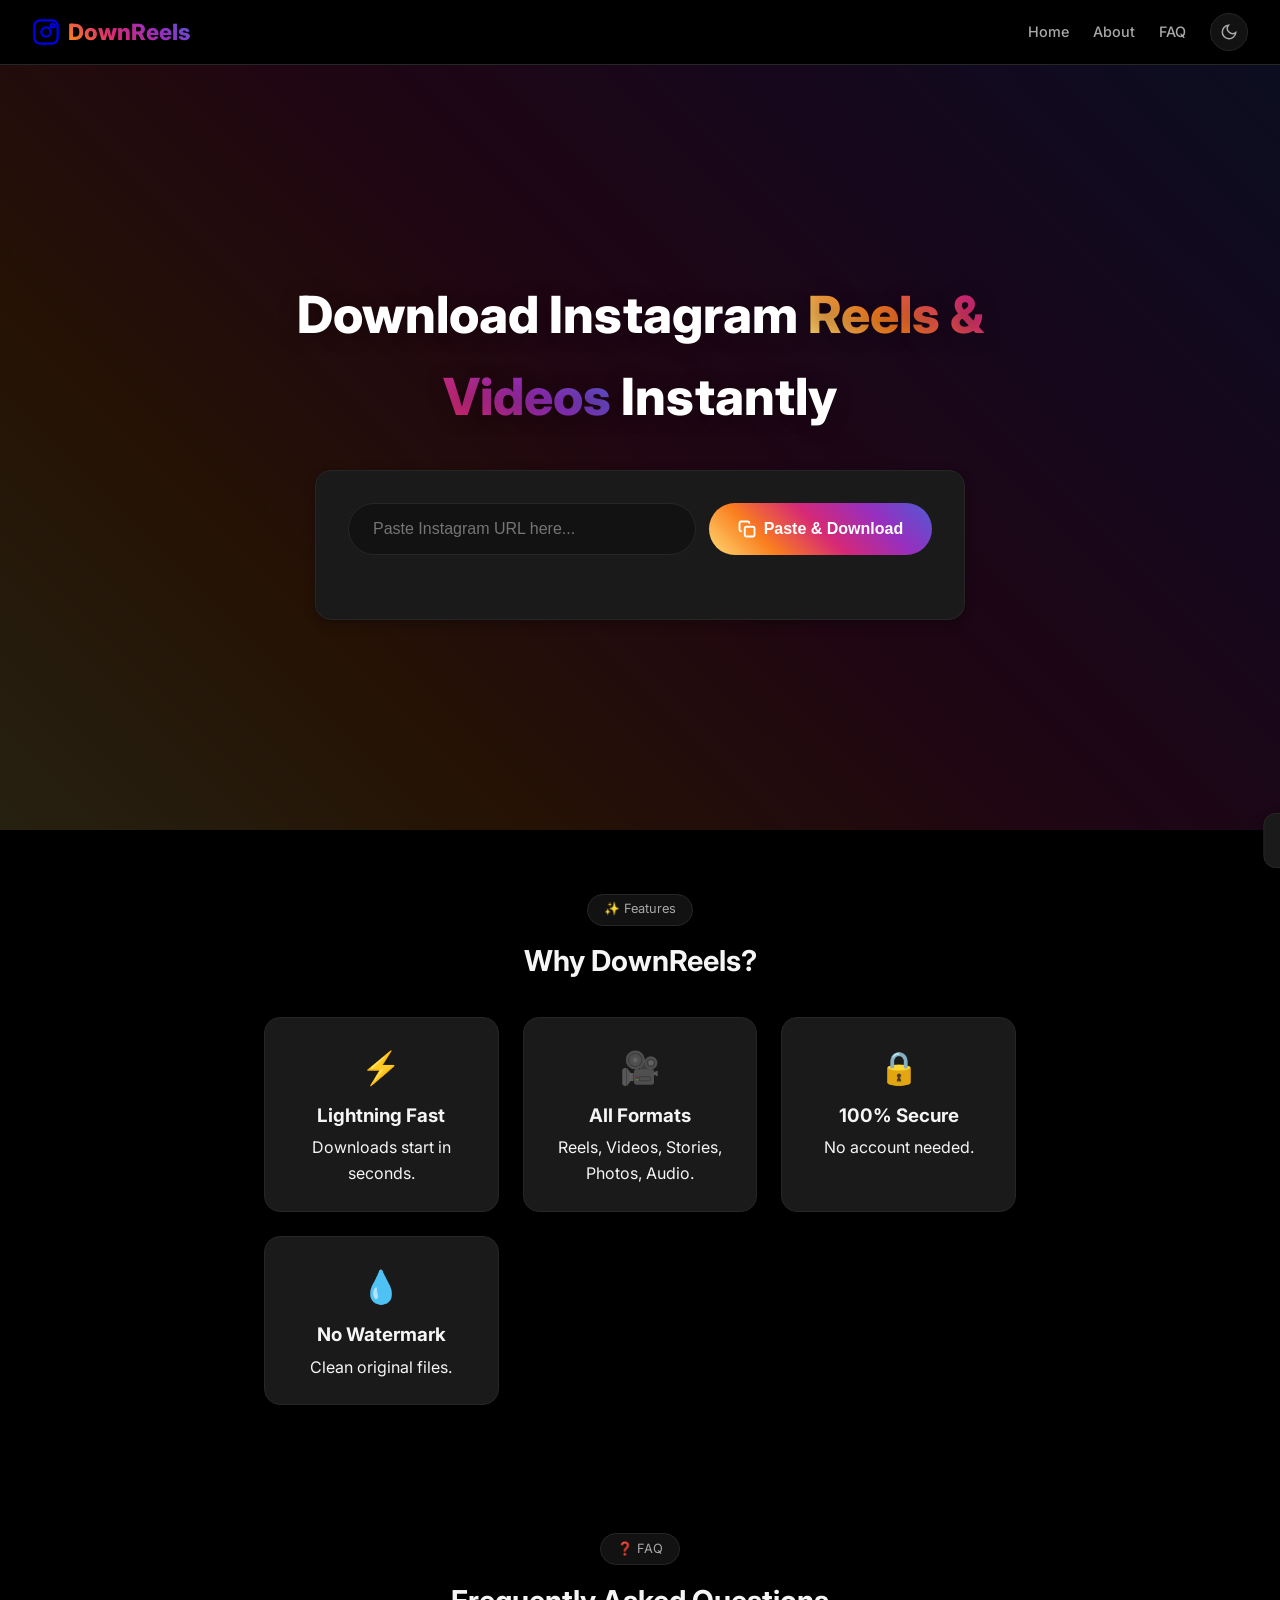
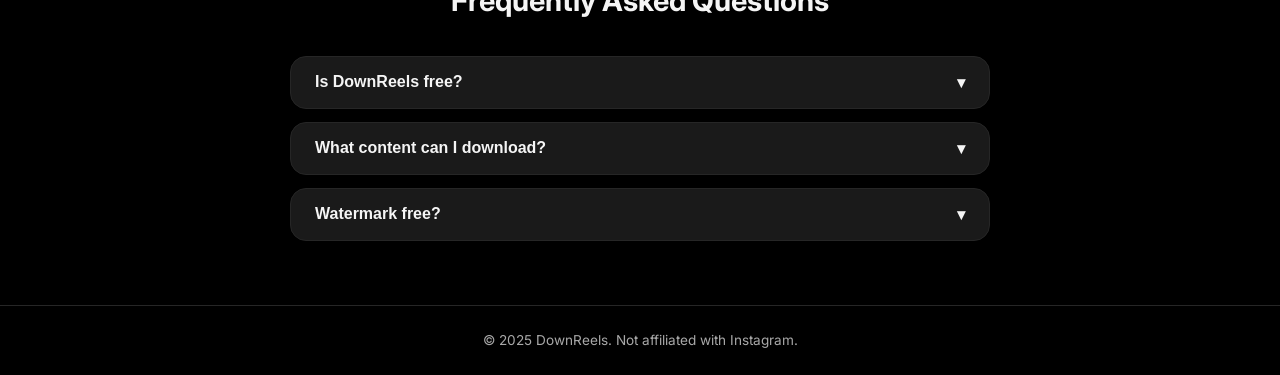
==== commit 66f592a2: "Update index.html" ====
--- a/index.html
+++ b/index.html
@@ -10,6 +10,9 @@
     <link href="https://fonts.googleapis.com/css2?family=Inter:opsz,wght@14..32,400;14..32,500;14..32,600;14..32,700;14..32,800&display=swap" rel="stylesheet">
     <link rel="stylesheet" href="assets/css/style.css">
     <link rel="stylesheet" href="assets/css/responsive.css">
+
+    <!-- 👇 ADD YOUR FAVICON HERE 👇 -->
+    <link rel="icon" type="image/png" href="favicon.svg">   
 </head>
 <body class="dark">
     <!-- Header -->
--- a/assets/css/style.css
+++ b/assets/css/style.css
@@ -1,32 +1,11 @@
-/* ===== Instagram Brand Colors ===== */
 :root {
     --ig-yellow: #feda75;
     --ig-orange: #fa7e1e;
     --ig-pink: #d62976;
     --ig-purple: #962fbf;
     --ig-blue: #4f5bd5;
-    --ig-gradient: linear-gradient(45deg, var(--ig-yellow), var(--ig-orange), var(--ig-pink), var(--ig-purple), var(--ig-blue));
-    
-    /* Light mode */
-    --bg: #fafafa;
-    --bg-secondary: #ffffff;
-    --surface: #ffffff;
-    --border: #dbdbdb;
-    --text: #262626;
-    --text-secondary: #8e8e8e;
-    --primary: #0095f6;
-    --primary-hover: #1877f2;
-    --shadow-sm: 0 1px 2px rgba(0,0,0,0.05);
-    --shadow-md: 0 4px 12px rgba(0,0,0,0.08);
-    --radius-sm: 8px;
-    --radius: 12px;
-    --radius-lg: 16px;
-    --font: 'Inter', -apple-system, BlinkMacSystemFont, sans-serif;
-    --transition: 0.2s ease;
-}
-
-body.dark {
-    --bg: #000000;
+    --ig-gradient: linear-gradient(45deg, #feda75, #fa7e1e, #d62976, #962fbf, #4f5bd5);
+    --bg: #000;
     --bg-secondary: #121212;
     --surface: #1a1a1a;
     --border: #262626;
@@ -34,14 +13,22 @@
     --text-secondary: #a8a8a8;
     --primary: #0095f6;
     --primary-hover: #1877f2;
-    --shadow-sm: 0 1px 2px rgba(0,0,0,0.3);
-    --shadow-md: 0 4px 12px rgba(0,0,0,0.5);
-}
-
-/* ===== Reset & Base ===== */
+    --shadow: 0 4px 12px rgba(0,0,0,0.3);
+    --radius: 16px;
+    --font: 'Inter', sans-serif;
+}
+
+body.light {
+    --bg: #fafafa;
+    --bg-secondary: #fff;
+    --surface: #fff;
+    --border: #dbdbdb;
+    --text: #262626;
+    --text-secondary: #8e8e8e;
+    --shadow: 0 4px 12px rgba(0,0,0,0.08);
+}
+
 *, *::before, *::after { margin:0; padding:0; box-sizing:border-box; }
-
-html { scroll-behavior: smooth; }
 
 body {
     font-family: var(--font);
@@ -49,597 +36,318 @@
     color: var(--text);
     line-height: 1.6;
     transition: background 0.3s, color 0.3s;
-    position: relative;
-    overflow-x: hidden;
-}
-
-/* Instagram gradient background overlay */
-body::before {
-    content: '';
-    position: fixed;
-    top: 0;
-    left: 0;
-    width: 100%;
-    height: 100%;
-    background: var(--ig-gradient);
-    opacity: 0.03;
-    z-index: -1;
-    pointer-events: none;
-}
-body.dark::before {
-    opacity: 0.06;
-}
-
-/* Subtle Instagram brand pattern */
-body::after {
-    content: '';
-    position: fixed;
-    top: -50%;
-    left: -50%;
-    width: 200%;
-    height: 200%;
-    background: 
-        radial-gradient(circle at 20% 30%, rgba(214, 41, 118, 0.04) 0%, transparent 50%),
-        radial-gradient(circle at 80% 70%, rgba(250, 126, 30, 0.04) 0%, transparent 50%),
-        radial-gradient(circle at 50% 50%, rgba(150, 47, 191, 0.04) 0%, transparent 50%);
-    z-index: -1;
-    pointer-events: none;
-}
-body.dark::after {
-    background: 
-        radial-gradient(circle at 20% 30%, rgba(214, 41, 118, 0.08) 0%, transparent 50%),
-        radial-gradient(circle at 80% 70%, rgba(250, 126, 30, 0.08) 0%, transparent 50%),
-        radial-gradient(circle at 50% 50%, rgba(150, 47, 191, 0.08) 0%, transparent 50%);
-}
-
-.container {
-    width: 100%;
-    max-width: 1200px;
-    margin: 0 auto;
-    padding: 0 1.5rem;
-}
-
-/* ===== Instagram Sticky Header ===== */
+}
+
+.container { width:100%; max-width:800px; margin:0 auto; padding:0 1.5rem; }
+
+/* Header */
 .navbar-instagram {
-    position: sticky;
-    top: 0;
-    z-index: 1000;
-    background: rgba(255, 255, 255, 0.95);
-    backdrop-filter: blur(20px);
-    -webkit-backdrop-filter: blur(20px);
+    position: sticky; top:0; z-index:1000;
+    background: rgba(0,0,0,0.9); backdrop-filter: blur(20px);
     border-bottom: 1px solid var(--border);
     padding: 0.8rem 2rem;
-    display: flex;
-    justify-content: space-between;
-    align-items: center;
-    transition: all 0.3s;
-}
-body.dark .navbar-instagram {
-    background: rgba(0, 0, 0, 0.9);
-}
+    display: flex; justify-content: space-between; align-items: center;
+}
+body.light .navbar-instagram { background: rgba(255,255,255,0.95); }
 
 .nav-brand {
-    display: flex;
-    align-items: center;
-    gap: 0.5rem;
-    font-weight: 700;
-    font-size: 1.4rem;
-    color: var(--text);
+    display: flex; align-items: center; gap:0.5rem;
+    font-weight: 800; font-size: 1.4rem;
+    background: var(--ig-gradient);
+    -webkit-background-clip: text; -webkit-text-fill-color: transparent;
     text-decoration: none;
-    background: var(--ig-gradient);
-    -webkit-background-clip: text;
-    -webkit-text-fill-color: transparent;
-    background-clip: text;
-}
-
-.nav-links {
-    display: flex;
-    align-items: center;
-    gap: 1.5rem;
-}
-
-.nav-links a {
-    color: var(--text-secondary);
-    text-decoration: none;
-    font-weight: 500;
-    font-size: 0.95rem;
-    transition: color 0.2s;
-    position: relative;
-}
-.nav-links a:hover {
-    color: var(--text);
-}
-.nav-links a::after {
-    content: '';
-    position: absolute;
-    bottom: -4px;
-    left: 0;
-    width: 0;
-    height: 2px;
-    background: var(--ig-gradient);
-    transition: width 0.3s;
-}
-.nav-links a:hover::after {
-    width: 100%;
-}
+}
+.nav-links { display: flex; align-items: center; gap:1.5rem; }
+.nav-links a { color:var(--text-secondary); text-decoration:none; font-weight:500; font-size:0.9rem; }
+.nav-links a:hover { color:var(--text); }
 
 .theme-toggle-btn {
-    background: var(--bg-secondary);
-    border: 1px solid var(--border);
-    border-radius: 50px;
-    width: 40px;
-    height: 40px;
-    display: flex;
-    align-items: center;
-    justify-content: center;
-    cursor: pointer;
-    color: var(--text-secondary);
-    transition: all 0.3s;
-    position: relative;
-    overflow: hidden;
-}
-.theme-toggle-btn:hover {
-    background: var(--border);
-    transform: scale(1.05);
-}
-body.dark .sun-icon { display: none; }
-body:not(.dark) .moon-icon { display: none; }
-
-/* ===== Hero Section ===== */
+    background: var(--bg-secondary); border:1px solid var(--border);
+    border-radius: 50px; width:38px; height:38px;
+    display: flex; align-items: center; justify-content: center;
+    cursor: pointer; color: var(--text-secondary);
+}
+body.light .moon-icon { display: none; }
+body:not(.light) .sun-icon { display: none; }
+
+/* Hero */
 .hero {
     background: var(--ig-gradient);
-    padding: 4rem 0 5rem;
-    display: flex;
-    align-items: flex-start;
-    justify-content: center;
+    min-height: 85vh;
+    display: flex; align-items: center; justify-content: center;
     text-align: center;
     position: relative;
-    min-height: 90vh;
+    padding: 4rem 0;
 }
 .hero::before {
-    content: '';
-    position: absolute;
-    inset: 0;
-    background: rgba(255, 255, 255, 0.92);
-}
-body.dark .hero::before {
-    background: rgba(0, 0, 0, 0.8);
-}
-
-.hero-container-full {
+    content: ''; position: absolute; inset:0;
+    background: rgba(0,0,0,0.85);
+}
+body.light .hero::before { background: rgba(255,255,255,0.9); }
+
+.hero-container { position: relative; z-index:1; width:100%; }
+
+.hero-title {
+    font-size: clamp(2rem, 5vw, 3.2rem); font-weight:800;
+    color: #fff; margin-bottom: 2rem;
+    text-shadow: 0 2px 20px rgba(0,0,0,0.3);
+}
+.gradient-text {
+    background: var(--ig-gradient);
+    -webkit-background-clip: text; -webkit-text-fill-color: transparent;
+}
+
+/* Downloader Card */
+.downloader-card {
+    background: var(--surface); border:1px solid var(--border);
+    border-radius: var(--radius); padding:2rem;
+    box-shadow: var(--shadow); max-width:650px; margin:0 auto;
+}
+.input-group { display: flex; gap:0.8rem; flex-wrap: wrap; }
+.url-input {
+    flex:1; min-width:200px;
+    padding:1rem 1.5rem;
+    background: var(--bg-secondary); border:1px solid var(--border);
+    border-radius: 50px; color:var(--text); font-size:1rem;
+    outline: none;
+}
+.url-input:focus { border-color: #d62976; }
+
+.btn-paste {
+    background: var(--ig-gradient); border:none; border-radius:50px;
+    padding:1rem 1.8rem; color:#fff; font-weight:700; font-size:1rem;
+    cursor: pointer; display:flex; align-items:center; gap:0.5rem;
+    white-space: nowrap; transition: transform 0.2s;
+}
+.btn-paste:hover { transform: translateY(-2px); }
+.btn-paste:disabled { opacity:0.7; cursor:not-allowed; transform:none; }
+
+.error-msg { color:#ed4956; margin-top:0.8rem; font-size:0.9rem; min-height:1.2rem; }
+
+/* Loader */
+.loader-container { display:flex; flex-direction:column; align-items:center; gap:1rem; margin:2rem 0; }
+.spinner {
+    width:44px; height:44px;
+    border:4px solid var(--border); border-top-color:#d62976;
+    border-radius:50%; animation: spin 0.7s linear infinite;
+}
+@keyframes spin { to { transform:rotate(360deg); } }
+
+/* Results */
+.results-section { margin:2rem 0; }
+.results-grid { display:flex; flex-direction:column; gap:1rem; }
+
+.result-row {
+    background: var(--surface); border:1px solid var(--border);
+    border-radius: var(--radius); padding:1.5rem;
+    display: flex; gap:1.5rem; align-items: center;
+    box-shadow: var(--shadow); transition: transform 0.2s;
+}
+.result-row:hover { transform: translateY(-2px); }
+
+.result-preview {
+    width:200px; height:140px; border-radius:10px; overflow:hidden;
+    background: var(--bg-secondary); flex-shrink:0;
     position: relative;
-    z-index: 1;
-    width: 100%;
-    max-width: 750px;
-    margin: 0 auto;
-    padding: 0 1.5rem;
-}
-
-.hero-title {
-    font-size: clamp(2.2rem, 5vw, 3.5rem);
-    font-weight: 800;
-    margin-bottom: 2.5rem;
-    color: #fff;
-    text-shadow: 0 2px 20px rgba(0,0,0,0.3);
-    letter-spacing: -0.5px;
-}
-body.dark .hero-title {
-    color: #fff;
-}
-
-/* ===== Downloader Card ===== */
-.downloader-card {
-    background: var(--surface);
-    border: 1px solid var(--border);
-    border-radius: var(--radius-lg);
-    padding: 2.5rem;
-    box-shadow: var(--shadow-md);
-    margin: 0 auto;
-    max-width: 700px;
-}
-
-.input-group {
-    display: flex;
-    gap: 1rem;
-    flex-wrap: wrap;
-    align-items: center;
-}
-
-.url-input {
-    flex: 1;
-    min-width: 250px;
-    padding: 1.2rem 1.8rem;
-    background: var(--bg);
-    border: 1px solid var(--border);
-    border-radius: 50px;
-    color: var(--text);
-    font-size: 1.05rem;
-    outline: none;
-    transition: all 0.3s;
-}
-.url-input:focus {
-    border-color: var(--ig-pink);
-    box-shadow: 0 0 0 3px rgba(214, 41, 118, 0.1);
-}
-
-.btn-paste {
-    background: var(--ig-gradient);
-    border: none;
-    border-radius: 50px;
-    padding: 1.2rem 2.2rem;
-    color: #fff;
-    cursor: pointer;
-    font-weight: 700;
-    font-size: 1.05rem;
-    display: flex;
-    align-items: center;
-    gap: 0.5rem;
-    transition: all 0.3s;
-    white-space: nowrap;
-    box-shadow: 0 4px 15px rgba(214, 41, 118, 0.3);
-}
-.btn-paste:hover {
-    transform: translateY(-2px);
-    box-shadow: 0 6px 20px rgba(214, 41, 118, 0.4);
-}
-.btn-paste:active {
-    transform: scale(0.97);
-}
-.btn-paste:disabled {
-    opacity: 0.7;
-    cursor: not-allowed;
-    transform: none;
-}
-
-.error-msg {
-    color: #ed4956;
-    margin-top: 0.8rem;
-    font-size: 0.9rem;
-    min-height: 1.2rem;
-}
-
-/* ===== Loader ===== */
-.loader-container {
+}
+.result-video { width:100%; height:100%; object-fit:cover; }
+.result-video-placeholder {
+    width:100%; height:100%; display:flex; align-items:center; justify-content:center;
+    font-size:3rem; opacity:0.3;
+}
+.result-duration-badge {
+    position:absolute; bottom:8px; right:8px;
+    background: rgba(0,0,0,0.7); color:#fff;
+    padding:3px 8px; border-radius:4px; font-size:0.7rem;
+}
+
+.result-content { flex:1; display:flex; flex-direction:column; justify-content:space-between; gap:0.8rem; }
+.result-title {
+    font-size:1.1rem; font-weight:700; cursor:pointer; text-align:left;
+}
+.result-title:hover { color:#d62976; }
+.result-creator {
+    font-size:0.85rem; color:var(--text-secondary);
+    display:flex; align-items:center; gap:0.4rem;
+}
+.creator-dot { width:7px; height:7px; background:#d62976; border-radius:50%; }
+.result-meta { display:flex; flex-wrap:wrap; gap:0.5rem; }
+.meta-tag {
+    background: var(--bg-secondary); border:1px solid var(--border);
+    padding:3px 10px; border-radius:20px; font-size:0.75rem;
+    color: var(--text-secondary);
+}
+
+.result-actions { display:flex; flex-direction:column; gap:0.6rem; }
+.btn-dl-row, .btn-new-link {
+    padding:0.7rem 1.2rem; border:none; border-radius:10px;
+    font-weight:600; font-size:0.85rem; cursor:pointer;
+    display:flex; align-items:center; justify-content:center; gap:0.4rem;
+    transition: all 0.2s;
+}
+.btn-dl-row {
+    background: var(--ig-gradient); color:#fff;
+}
+.btn-dl-row:hover:not(:disabled) { transform: translateY(-1px); }
+.btn-dl-row:disabled { opacity:0.7; cursor:not-allowed; }
+.btn-new-link {
+    background: var(--bg-secondary); color:var(--text-secondary);
+    border:1px solid var(--border);
+}
+.btn-new-link:hover { background: var(--border); color:var(--text); }
+
+.btn-spinner {
+    width:14px; height:14px; border:2px solid rgba(255,255,255,0.3);
+    border-top-color:#fff; border-radius:50%; animation:spin 0.6s linear infinite;
+    display:inline-block;
+}
+
+/* Sections */
+section { padding:4rem 0; }
+.section-header { text-align:center; margin-bottom:2rem; }
+.badge {
+    display:inline-block; background:var(--bg-secondary);
+    border:1px solid var(--border); border-radius:30px;
+    padding:0.3rem 1rem; font-size:0.8rem; color:var(--text-secondary);
+    margin-bottom:0.8rem;
+}
+h2 { font-size:1.8rem; }
+.features-grid { display:grid; grid-template-columns:repeat(auto-fit,minmax(200px,1fr)); gap:1.5rem; }
+.feature-card {
+    background:var(--surface); border:1px solid var(--border);
+    border-radius:var(--radius); padding:1.5rem; text-align:center;
+    transition: transform 0.2s;
+}
+.feature-card:hover { transform:translateY(-2px); }
+.feature-icon { font-size:2rem; margin-bottom:0.5rem; }
+.feature-card h3 { margin-bottom:0.3rem; }
+
+.faq-list { max-width:700px; margin:0 auto; display:flex; flex-direction:column; gap:0.8rem; }
+.faq-item {
+    background:var(--surface); border:1px solid var(--border);
+    border-radius:var(--radius); padding:1rem 1.5rem;
+}
+.faq-question {
+    width:100%; background:none; border:none;
+    color:var(--text); font-size:1rem; font-weight:600;
+    display:flex; justify-content:space-between; cursor:pointer;
+}
+.faq-answer { max-height:0; overflow:hidden; transition:max-height 0.3s; color:var(--text-secondary); }
+.faq-item.open .faq-answer { max-height:150px; padding-top:0.5rem; }
+
+/* Toast */
+.toast {
+    position:fixed; bottom:2rem; right:2rem;
+    background:var(--surface); border:1px solid var(--border);
+    box-shadow:var(--shadow); padding:1rem 1.5rem; border-radius:12px;
+    display:flex; align-items:center; gap:0.8rem; z-index:999;
+    transform:translateX(120%); transition:transform 0.3s;
+}
+.toast.show { transform:translateX(0); }
+.toast-close { background:none; border:none; color:var(--text-secondary); cursor:pointer; font-size:1.1rem; }
+
+footer { text-align:center; padding:1.5rem; color:var(--text-secondary); border-top:1px solid var(--border); font-size:0.85rem; }
+
+/* Hide sections when results shown */
+body.results-active .hero-title,
+body.results-active .downloader-card,
+body.results-active .features,
+body.results-active .faq { display:none !important; }
+body.results-active .hero { min-height:auto; padding:2rem 0; }
+
+/* ===== Media Preview Switcher ===== */
+.result-preview-wrapper {
+    width: 45%;
+    min-width: 300px;
     display: flex;
     flex-direction: column;
-    align-items: center;
-    gap: 1rem;
-    margin: 2rem 0;
-}
-.spinner {
-    width: 44px;
-    height: 44px;
-    border: 4px solid var(--border);
-    border-top-color: var(--ig-pink);
-    border-radius: 50%;
-    animation: spin 0.7s linear infinite;
-}
-@keyframes spin { to { transform: rotate(360deg); } }
-
-/* ===== Results ===== */
-.results-section { margin: 2rem 0; width: 100%; }
-.results-grid {
-    display: flex;
-    flex-direction: column;
-    align-items: center;
-    gap: 1.5rem;
-}
-
-.result-row {
-    background: var(--surface);
+    gap: 0.8rem;
+}
+
+.preview-main {
+    position: relative;
+    width: 100%;
+    height: 0;
+    padding-bottom: 75%; /* 4:3 aspect */
+    background: var(--bg-secondary);
+    border-radius: 12px;
+    overflow: hidden;
     border: 1px solid var(--border);
-    border-radius: var(--radius-lg);
-    padding: 1.8rem;
-    width: 100%;
-    max-width: 1000px;
-    min-height: 300px;
-    display: flex;
-    gap: 2rem;
-    align-items: stretch;
-    box-shadow: var(--shadow-md);
-    transition: all 0.3s;
-    margin: 0 auto;
-}
-.result-row:hover {
-    box-shadow: 0 8px 30px rgba(0,0,0,0.12);
-    transform: translateY(-2px);
-}
-
-.result-preview {
-    width: 45%;
-    min-width: 320px;
-    background: var(--bg);
-    border-radius: var(--radius);
-    overflow: hidden;
-    position: relative;
-    display: flex;
-    align-items: center;
-    justify-content: center;
-    border: 1px solid var(--border);
-}
-.result-video {
+}
+
+.preview-video, .preview-img {
+    position: absolute;
+    top: 0; left: 0;
     width: 100%;
     height: 100%;
     object-fit: cover;
 }
-.result-video-placeholder {
-    font-size: 4rem;
-    color: var(--text-secondary);
-    opacity: 0.3;
+
+.duration-badge {
+    position: absolute;
+    bottom: 8px;
+    right: 8px;
+    background: rgba(0,0,0,0.7);
+    color: #fff;
+    padding: 3px 8px;
+    border-radius: 4px;
+    font-size: 0.75rem;
+    font-weight: 500;
+}
+
+.preview-thumbs {
+    display: flex;
+    gap: 0.5rem;
+    overflow-x: auto;
+    padding-bottom: 4px;
+}
+
+.thumb-item {
+    width: 60px;
+    height: 60px;
+    border-radius: 8px;
+    overflow: hidden;
+    border: 2px solid transparent;
+    cursor: pointer;
+    flex-shrink: 0;
+    transition: border-color 0.2s;
+    background: var(--bg-secondary);
+}
+
+.thumb-item.active {
+    border-color: #d62976;
+}
+
+.thumb-video, .thumb-img {
+    width: 100%;
+    height: 100%;
+    object-fit: cover;
+}
+
+/* Adjust result row for new layout */
+.result-row {
+    display: flex;
+    gap: 2rem;
+    align-items: flex-start;
+    padding: 1.5rem;
 }
 
 .result-content {
     flex: 1;
     display: flex;
     flex-direction: column;
-    justify-content: space-between;
-}
-
-.result-title {
-    font-size: 1.3rem;
-    font-weight: 700;
-    margin-bottom: 0.3rem;
-    cursor: pointer;
-    text-align: left;
-    transition: color 0.2s;
-}
-.result-title:hover {
-    background: var(--ig-gradient);
-    -webkit-background-clip: text;
-    -webkit-text-fill-color: transparent;
-    background-clip: text;
-}
-
-.result-creator {
-    font-size: 0.9rem;
-    color: var(--text-secondary);
-    display: flex;
-    align-items: center;
-    gap: 0.4rem;
-    margin-bottom: 0.5rem;
-}
-.creator-dot {
-    width: 8px;
-    height: 8px;
-    background: var(--ig-gradient);
-    border-radius: 50%;
-}
-
-.result-meta {
-    display: flex;
-    flex-wrap: wrap;
     gap: 0.8rem;
-    margin-top: 0.5rem;
-    font-size: 0.8rem;
-    color: var(--text-secondary);
-}
-.result-meta span {
-    background: var(--bg);
-    border: 1px solid var(--border);
-    padding: 0.3rem 0.8rem;
-    border-radius: 20px;
-}
-
-.result-actions {
-    display: flex;
-    flex-direction: column;
-    gap: 0.8rem;
-    margin-top: 1rem;
-}
-.btn-dl-row, .btn-new-link {
-    display: flex;
-    align-items: center;
-    justify-content: center;
-    gap: 0.5rem;
-    padding: 0.9rem 1.5rem;
-    border: none;
-    border-radius: 12px;
-    font-weight: 600;
-    font-size: 0.95rem;
-    cursor: pointer;
-    transition: all 0.3s;
-}
-.btn-dl-row {
-    background: var(--ig-gradient);
-    color: #fff;
-    box-shadow: 0 4px 12px rgba(214, 41, 118, 0.25);
-}
-.btn-dl-row:hover:not(:disabled) {
-    transform: translateY(-2px);
-    box-shadow: 0 6px 20px rgba(214, 41, 118, 0.4);
-}
-.btn-dl-row:disabled {
-    opacity: 0.7;
-    cursor: not-allowed;
-    transform: none;
-}
-.btn-new-link {
-    background: var(--bg);
-    color: var(--text-secondary);
-    border: 1px solid var(--border);
-}
-.btn-new-link:hover {
-    background: var(--border);
-    color: var(--text);
-}
-
-/* Hide sections when results active */
-body.results-active .hero-title,
-body.results-active .downloader-card,
-body.results-active .how-to,
-body.results-active .features,
-body.results-active .formats,
-body.results-active .faq,
-body.results-active .seo-content {
-    display: none !important;
-}
-body.results-active .hero {
-    min-height: auto;
-    padding: 2rem 0;
-}
-
-/* ===== General Sections ===== */
-section {
-    padding: 5rem 0;
-}
-.section-header {
-    text-align: center;
-    margin-bottom: 3rem;
-}
-.badge {
-    display: inline-flex;
-    align-items: center;
-    gap: 0.5rem;
-    background: var(--bg);
-    border: 1px solid var(--border);
-    border-radius: 30px;
-    padding: 0.4rem 1.2rem;
-    font-size: 0.85rem;
-    color: var(--text-secondary);
-    margin-bottom: 1rem;
-    font-weight: 500;
-}
-h2 {
-    font-size: 2rem;
-    font-weight: 700;
-}
-
-/* Steps & Features */
-.steps, .features-grid {
-    display: grid;
-    grid-template-columns: repeat(auto-fit, minmax(260px, 1fr));
-    gap: 2rem;
-}
-.step-card, .feature-card {
-    background: var(--surface);
-    border: 1px solid var(--border);
-    border-radius: var(--radius);
-    padding: 2rem 1.5rem;
-    text-align: center;
-    transition: all 0.3s;
-}
-.step-card:hover, .feature-card:hover {
-    box-shadow: var(--shadow-md);
-    transform: translateY(-2px);
-}
-.step-number {
-    font-size: 2.5rem;
-    font-weight: 800;
-    background: var(--ig-gradient);
-    -webkit-background-clip: text;
-    -webkit-text-fill-color: transparent;
-    background-clip: text;
-    margin-bottom: 0.5rem;
-}
-.feature-icon {
-    margin-bottom: 0.8rem;
-    color: var(--ig-pink);
-}
-
-/* Formats */
-.formats-grid {
-    display: flex;
-    flex-wrap: wrap;
-    justify-content: center;
-    gap: 1rem;
-}
-.format-item {
-    background: var(--surface);
-    border: 1px solid var(--border);
-    border-radius: 50px;
-    padding: 0.7rem 1.8rem;
-    font-weight: 500;
-    transition: all 0.3s;
-}
-.format-item:hover {
-    background: var(--ig-gradient);
-    color: #fff;
-    border-color: transparent;
-}
-
-/* FAQ */
-.faq-list {
-    max-width: 800px;
-    margin: 0 auto;
-    display: flex;
-    flex-direction: column;
-    gap: 1rem;
-}
-.faq-item {
-    background: var(--surface);
-    border: 1px solid var(--border);
-    border-radius: var(--radius);
-    padding: 1.2rem 1.8rem;
-    transition: all 0.3s;
-}
-.faq-item:hover {
-    box-shadow: var(--shadow-sm);
-}
-.faq-question {
-    width: 100%;
-    background: none;
-    border: none;
-    color: var(--text);
-    font-size: 1.05rem;
-    font-weight: 600;
-    display: flex;
-    justify-content: space-between;
-    cursor: pointer;
-}
-.faq-answer {
-    max-height: 0;
-    overflow: hidden;
-    transition: max-height 0.4s ease;
-    color: var(--text-secondary);
-}
-.faq-item.open .faq-answer {
-    max-height: 300px;
-    padding-top: 0.8rem;
-}
-.chevron {
-    transition: transform 0.3s;
-}
-.faq-item.open .chevron {
-    transform: rotate(180deg);
-}
-
-/* Toast */
-.toast {
-    position: fixed;
-    bottom: 2rem;
-    right: 2rem;
-    background: var(--surface);
-    border: 1px solid var(--border);
-    box-shadow: 0 8px 30px rgba(0,0,0,0.15);
-    padding: 1rem 1.5rem;
-    border-radius: var(--radius);
-    display: flex;
-    align-items: center;
-    gap: 1rem;
-    transform: translateX(120%);
-    transition: transform 0.4s cubic-bezier(0.68, -0.55, 0.265, 1.55);
-    z-index: 999;
-    font-weight: 500;
-}
-.toast.show { transform: translateX(0); }
-.toast-close {
-    background: none;
-    border: none;
-    color: var(--text-secondary);
-    cursor: pointer;
-    font-size: 1.2rem;
-    padding: 0.2rem;
-}
-.toast-success { border-left: 4px solid #78de45; }
-.toast-error { border-left: 4px solid #ed4956; }
-.toast-info { border-left: 4px solid #0095f6; }
-
-/* Footer */
-footer {
-    text-align: center;
-    padding: 2rem;
-    color: var(--text-secondary);
-    border-top: 1px solid var(--border);
-    font-size: 0.9rem;
-    background: var(--surface);
-}
+}
+
+@media (max-width: 768px) {
+    .result-row {
+        flex-direction: column;
+    }
+    .result-preview-wrapper {
+        width: 100%;
+        min-width: auto;
+    }
+    .preview-main {
+        padding-bottom: 56.25%; /* 16:9 for mobile */
+    }
+}
--- a/assets/css/responsive.css
+++ b/assets/css/responsive.css
@@ -1,37 +1,21 @@
-@media (max-width: 1000px) {
-    .result-row {
-        flex-direction: column;
-        max-width: 95%;
-        min-height: auto;
-        padding: 1.5rem;
-    }
-    .result-preview {
-        width: 100%;
-        min-width: auto;
-        height: 250px;
-    }
-    .result-actions {
-        flex-direction: row;
-    }
-    .btn-dl-row, .btn-new-link {
-        flex: 1;
-    }
-}
-
 @media (max-width: 768px) {
-    .hero { min-height: 80vh; padding: 3rem 0; }
-    .hero-title { font-size: 1.8rem; }
-    .input-group { flex-direction: column; }
-    .btn-paste { width: 100%; }
-    .result-row { padding: 1.2rem; }
-    .result-preview { height: 220px; }
-    .steps, .features-grid { grid-template-columns: 1fr; }
-    section { padding: 3rem 0; }
+    .navbar-instagram { padding:0.8rem 1rem; }
+    .nav-links { gap:1rem; }
+    .hero { min-height:70vh; padding:3rem 0; }
+    .hero-title { font-size:1.6rem; }
+    .downloader-card { padding:1.2rem; }
+    .input-group { flex-direction:column; }
+    .btn-paste { width:100%; justify-content:center; }
+    .result-row { flex-direction:column; align-items:stretch; padding:1rem; }
+    .result-preview { width:100%; height:200px; }
+    .result-actions { flex-direction:row; }
+    .btn-dl-row, .btn-new-link { flex:1; }
 }
 
 @media (max-width: 480px) {
-    .hero-title { font-size: 1.5rem; }
-    .result-preview { height: 200px; }
-    .result-title { font-size: 1.1rem; }
-    .btn-dl-row, .btn-new-link { padding: 0.7rem; }
+    .hero-title { font-size:1.4rem; }
+    .url-input { padding:0.8rem 1rem; font-size:0.9rem; }
+    .btn-paste { padding:0.8rem 1rem; font-size:0.9rem; }
+    .result-preview { height:160px; }
+    .result-title { font-size:1rem; }
 }
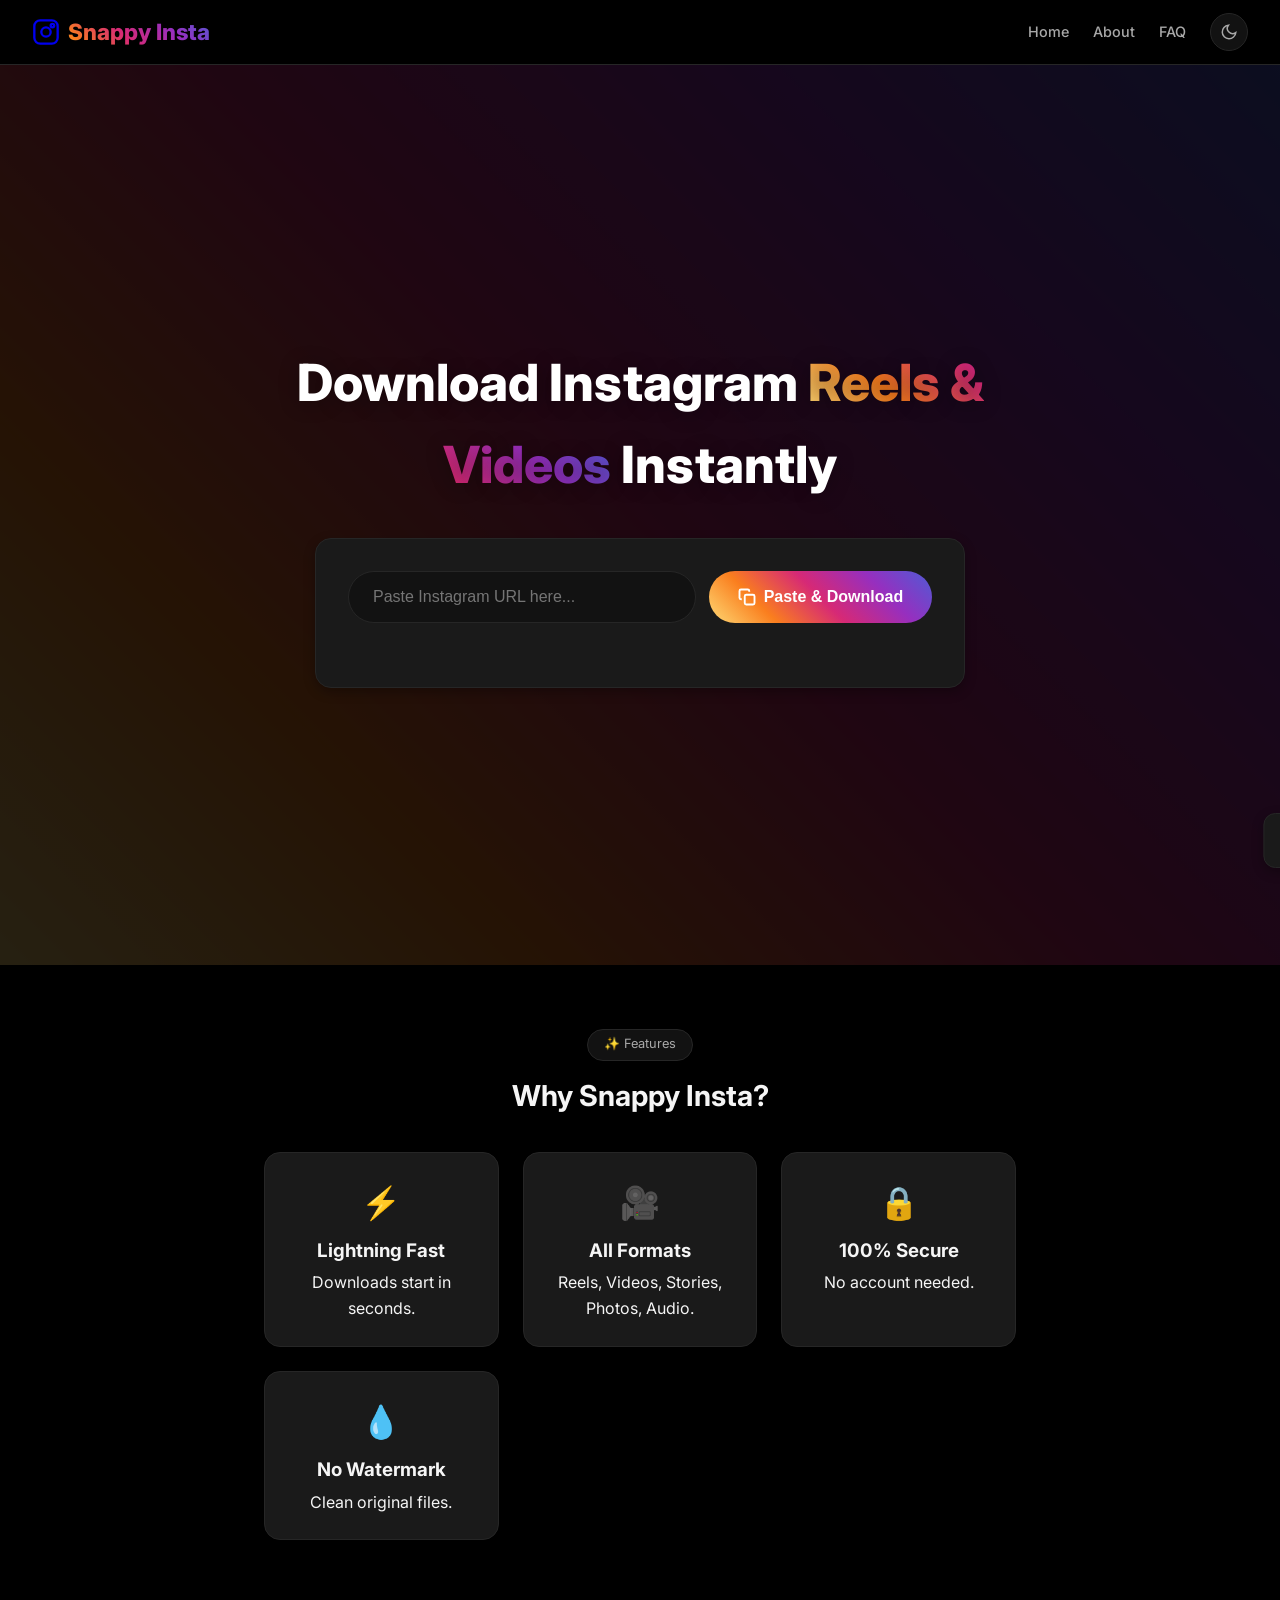
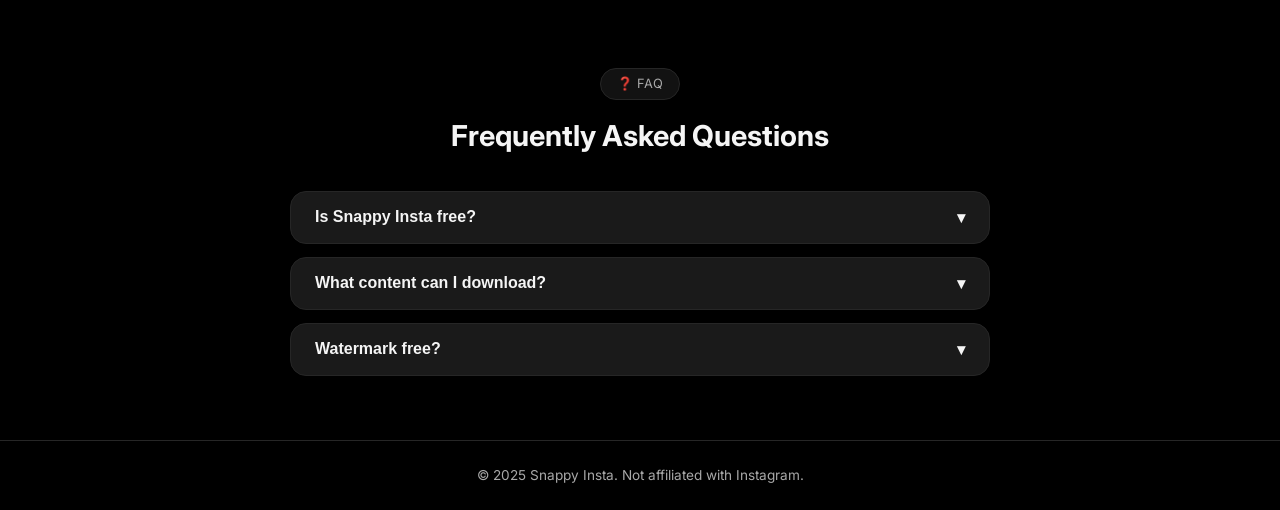
==== commit 38b156f7: "Update index.html" ====
--- a/index.html
+++ b/index.html
@@ -3,7 +3,7 @@
 <head>
     <meta charset="UTF-8">
     <meta name="viewport" content="width=device-width, initial-scale=1.0">
-    <title>DownReels - Instagram Downloader | Reels, Stories, Photos</title>
+    <title>Snappy Insta</title>
     <meta name="description" content="Download Instagram Reels, Videos, Stories, Photos, Profile Pictures & Audio in HD.">
     <link rel="preconnect" href="https://fonts.googleapis.com">
     <link rel="preconnect" href="https://fonts.gstatic.com" crossorigin>
@@ -15,13 +15,20 @@
     <link rel="icon" type="image/png" href="favicon.svg">   
 </head>
 <body class="dark">
+
+    <!-- Particle Background Canvas -->
+    <canvas id="particleCanvas"></canvas>
+    
+    <!-- Overlay for mobile drawer -->
+    <div class="overlay" id="overlay"></div>
+    
     <!-- Header -->
     <header class="navbar-instagram">
         <a href="index.html" class="nav-brand">
             <svg width="28" height="28" viewBox="0 0 24 24" fill="none" stroke="currentColor" stroke-width="2">
                 <rect x="2" y="2" width="20" height="20" rx="5"/><circle cx="12" cy="12" r="4"/><circle cx="17.5" cy="6.5" r="1.5"/>
             </svg>
-            DownReels
+            Snappy Insta
         </a>
         <div class="nav-links">
             <a href="index.html">Home</a>
@@ -73,7 +80,7 @@
             <div class="container">
                 <div class="section-header">
                     <span class="badge">✨ Features</span>
-                    <h2>Why DownReels?</h2>
+                    <h2>Why Snappy Insta?</h2>
                 </div>
                 <div class="features-grid">
                     <div class="feature-card"><div class="feature-icon">⚡</div><h3>Lightning Fast</h3><p>Downloads start in seconds.</p></div>
@@ -92,7 +99,7 @@
                     <h2>Frequently Asked Questions</h2>
                 </div>
                 <div class="faq-list">
-                    <div class="faq-item"><button class="faq-question">Is DownReels free? <span>▾</span></button><div class="faq-answer"><p>Yes! 100% free.</p></div></div>
+                    <div class="faq-item"><button class="faq-question">Is Snappy Insta free? <span>▾</span></button><div class="faq-answer"><p>Yes! 100% free.</p></div></div>
                     <div class="faq-item"><button class="faq-question">What content can I download? <span>▾</span></button><div class="faq-answer"><p>Reels, Videos, Stories, Photos, Audio from public accounts.</p></div></div>
                     <div class="faq-item"><button class="faq-question">Watermark free? <span>▾</span></button><div class="faq-answer"><p>No watermarks. Original files.</p></div></div>
                 </div>
@@ -102,7 +109,7 @@
 
     <!-- Footer -->
     <footer>
-        <p>© 2025 DownReels. Not affiliated with Instagram.</p>
+        <p>© 2025 Snappy Insta. Not affiliated with Instagram.</p>
     </footer>
 
     <!-- Toast -->
--- a/assets/css/style.css
+++ b/assets/css/style.css
@@ -73,7 +73,7 @@
 /* Hero */
 .hero {
     background: var(--ig-gradient);
-    min-height: 85vh;
+    min-height: 100vh;
     display: flex; align-items: center; justify-content: center;
     text-align: center;
     position: relative;
@@ -114,7 +114,7 @@
 .url-input:focus { border-color: #d62976; }
 
 .btn-paste {
-    background: var(--ig-gradient); border:none; border-radius:50px;
+    background: var(--ig-gradient); border:none; border-radius:100px;
     padding:1rem 1.8rem; color:#fff; font-weight:700; font-size:1rem;
     cursor: pointer; display:flex; align-items:center; gap:0.5rem;
     white-space: nowrap; transition: transform 0.2s;
@@ -133,20 +133,24 @@
 }
 @keyframes spin { to { transform:rotate(360deg); } }
 
-/* Results */
+/* ========== RESULTS – CARD SIZE BADA KAR DIYA ========== */
 .results-section { margin:2rem 0; }
-.results-grid { display:flex; flex-direction:column; gap:1rem; }
+.results-grid { display:flex; flex-direction:column; gap:1.5rem; }
 
 .result-row {
     background: var(--surface); border:1px solid var(--border);
-    border-radius: var(--radius); padding:1.5rem;
-    display: flex; gap:1.5rem; align-items: center;
+    border-radius: var(--radius); padding:2rem;
+    display: flex; gap:2.5rem; align-items: center;
     box-shadow: var(--shadow); transition: transform 0.2s;
+    max-width: 1000px;        /* 👈 card width 1000px */
+    margin: 0 auto;
 }
 .result-row:hover { transform: translateY(-2px); }
 
 .result-preview {
-    width:200px; height:140px; border-radius:10px; overflow:hidden;
+    width: 350px;             /* 👈 preview box width */
+    height: 220px;            /* 👈 preview box height */
+    border-radius: 12px; overflow:hidden;
     background: var(--bg-secondary); flex-shrink:0;
     position: relative;
 }
@@ -161,34 +165,34 @@
     padding:3px 8px; border-radius:4px; font-size:0.7rem;
 }
 
-.result-content { flex:1; display:flex; flex-direction:column; justify-content:space-between; gap:0.8rem; }
+.result-content { flex:1; display:flex; flex-direction:column; justify-content:space-between; gap:1rem; }
 .result-title {
-    font-size:1.1rem; font-weight:700; cursor:pointer; text-align:left;
+    font-size:1.3rem; font-weight:700; cursor:pointer; text-align:left;
 }
 .result-title:hover { color:#d62976; }
 .result-creator {
-    font-size:0.85rem; color:var(--text-secondary);
-    display:flex; align-items:center; gap:0.4rem;
-}
-.creator-dot { width:7px; height:7px; background:#d62976; border-radius:50%; }
-.result-meta { display:flex; flex-wrap:wrap; gap:0.5rem; }
+    font-size:0.9rem; color:var(--text-secondary);
+    display:flex; align-items:center; gap:0.4rem; margin-top:0.2rem;
+}
+.creator-dot { width:8px; height:8px; background:#d62976; border-radius:50%; }
+.result-meta { display:flex; flex-wrap:wrap; gap:0.6rem; margin-top:0.5rem; }
 .meta-tag {
     background: var(--bg-secondary); border:1px solid var(--border);
-    padding:3px 10px; border-radius:20px; font-size:0.75rem;
+    padding:4px 12px; border-radius:20px; font-size:0.8rem;
     color: var(--text-secondary);
 }
 
-.result-actions { display:flex; flex-direction:column; gap:0.6rem; }
+.result-actions { display:flex; flex-direction:column; gap:0.8rem; margin-top:auto; }
 .btn-dl-row, .btn-new-link {
-    padding:0.7rem 1.2rem; border:none; border-radius:10px;
-    font-weight:600; font-size:0.85rem; cursor:pointer;
-    display:flex; align-items:center; justify-content:center; gap:0.4rem;
+    padding:0.8rem 1.5rem; border:none; border-radius:12px;
+    font-weight:600; font-size:0.9rem; cursor:pointer;
+    display:flex; align-items:center; justify-content:center; gap:0.5rem;
     transition: all 0.2s;
 }
 .btn-dl-row {
     background: var(--ig-gradient); color:#fff;
 }
-.btn-dl-row:hover:not(:disabled) { transform: translateY(-1px); }
+.btn-dl-row:hover:not(:disabled) { transform: translateY(-2px); }
 .btn-dl-row:disabled { opacity:0.7; cursor:not-allowed; }
 .btn-new-link {
     background: var(--bg-secondary); color:var(--text-secondary);
@@ -255,99 +259,53 @@
 body.results-active .faq { display:none !important; }
 body.results-active .hero { min-height:auto; padding:2rem 0; }
 
-/* ===== Media Preview Switcher ===== */
-.result-preview-wrapper {
-    width: 45%;
-    min-width: 300px;
-    display: flex;
-    flex-direction: column;
-    gap: 0.8rem;
-}
-
-.preview-main {
-    position: relative;
-    width: 100%;
-    height: 0;
-    padding-bottom: 75%; /* 4:3 aspect */
-    background: var(--bg-secondary);
-    border-radius: 12px;
-    overflow: hidden;
-    border: 1px solid var(--border);
-}
-
-.preview-video, .preview-img {
-    position: absolute;
-    top: 0; left: 0;
+/* ===== PARTICLE CANVAS ===== */
+#particleCanvas {
+    position: fixed;
+    top: 0;
+    left: 0;
     width: 100%;
     height: 100%;
-    object-fit: cover;
-}
-
-.duration-badge {
-    position: absolute;
-    bottom: 8px;
-    right: 8px;
-    background: rgba(0,0,0,0.7);
-    color: #fff;
-    padding: 3px 8px;
-    border-radius: 4px;
-    font-size: 0.75rem;
-    font-weight: 500;
-}
-
-.preview-thumbs {
-    display: flex;
-    gap: 0.5rem;
-    overflow-x: auto;
-    padding-bottom: 4px;
-}
-
-.thumb-item {
-    width: 60px;
-    height: 60px;
-    border-radius: 8px;
-    overflow: hidden;
-    border: 2px solid transparent;
-    cursor: pointer;
-    flex-shrink: 0;
-    transition: border-color 0.2s;
-    background: var(--bg-secondary);
-}
-
-.thumb-item.active {
-    border-color: #d62976;
-}
-
-.thumb-video, .thumb-img {
-    width: 100%;
-    height: 100%;
-    object-fit: cover;
-}
-
-/* Adjust result row for new layout */
-.result-row {
-    display: flex;
-    gap: 2rem;
-    align-items: flex-start;
-    padding: 1.5rem;
-}
-
-.result-content {
-    flex: 1;
-    display: flex;
-    flex-direction: column;
-    gap: 0.8rem;
-}
-
+    z-index: -1;
+    pointer-events: none;  /* doesn't block clicks */
+    opacity: 0;            /* hidden by default */
+    transition: opacity 0.5s ease;
+}
+
+/* Only show particles in dark mode */
+[data-theme="dark"] #particleCanvas {
+    opacity: 1;
+}
+
+
+/* ========== RESPONSIVE ========== */
 @media (max-width: 768px) {
+    .navbar-instagram { padding:0.8rem 1rem; }
+    .nav-links { gap:1rem; }
+    .hero { min-height:70vh; padding:3rem 0; }
+    .hero-title { font-size:1.6rem; }
+    .downloader-card { padding:1.2rem; }
+    .input-group { flex-direction:column; }
+    .btn-paste { width:100%; justify-content:center; }
+    
+    /* Mobile card – stack vertically */
     .result-row {
         flex-direction: column;
+        max-width: 100%;
+        padding: 1.2rem;
     }
-    .result-preview-wrapper {
+    .result-preview {
         width: 100%;
-        min-width: auto;
+        height: 250px;
     }
-    .preview-main {
-        padding-bottom: 56.25%; /* 16:9 for mobile */
-    }
-}
+    .result-actions { flex-direction: row; }
+    .btn-dl-row, .btn-new-link { flex:1; }
+}
+
+@media (max-width: 480px) {
+    .hero-title { font-size:1.4rem; }
+    .url-input { padding:0.8rem 1rem; font-size:0.9rem; }
+    .btn-paste { padding:0.8rem 1rem; font-size:0.9rem; }
+    .result-preview { height:200px; }
+    .result-title { font-size:1.1rem; }
+}
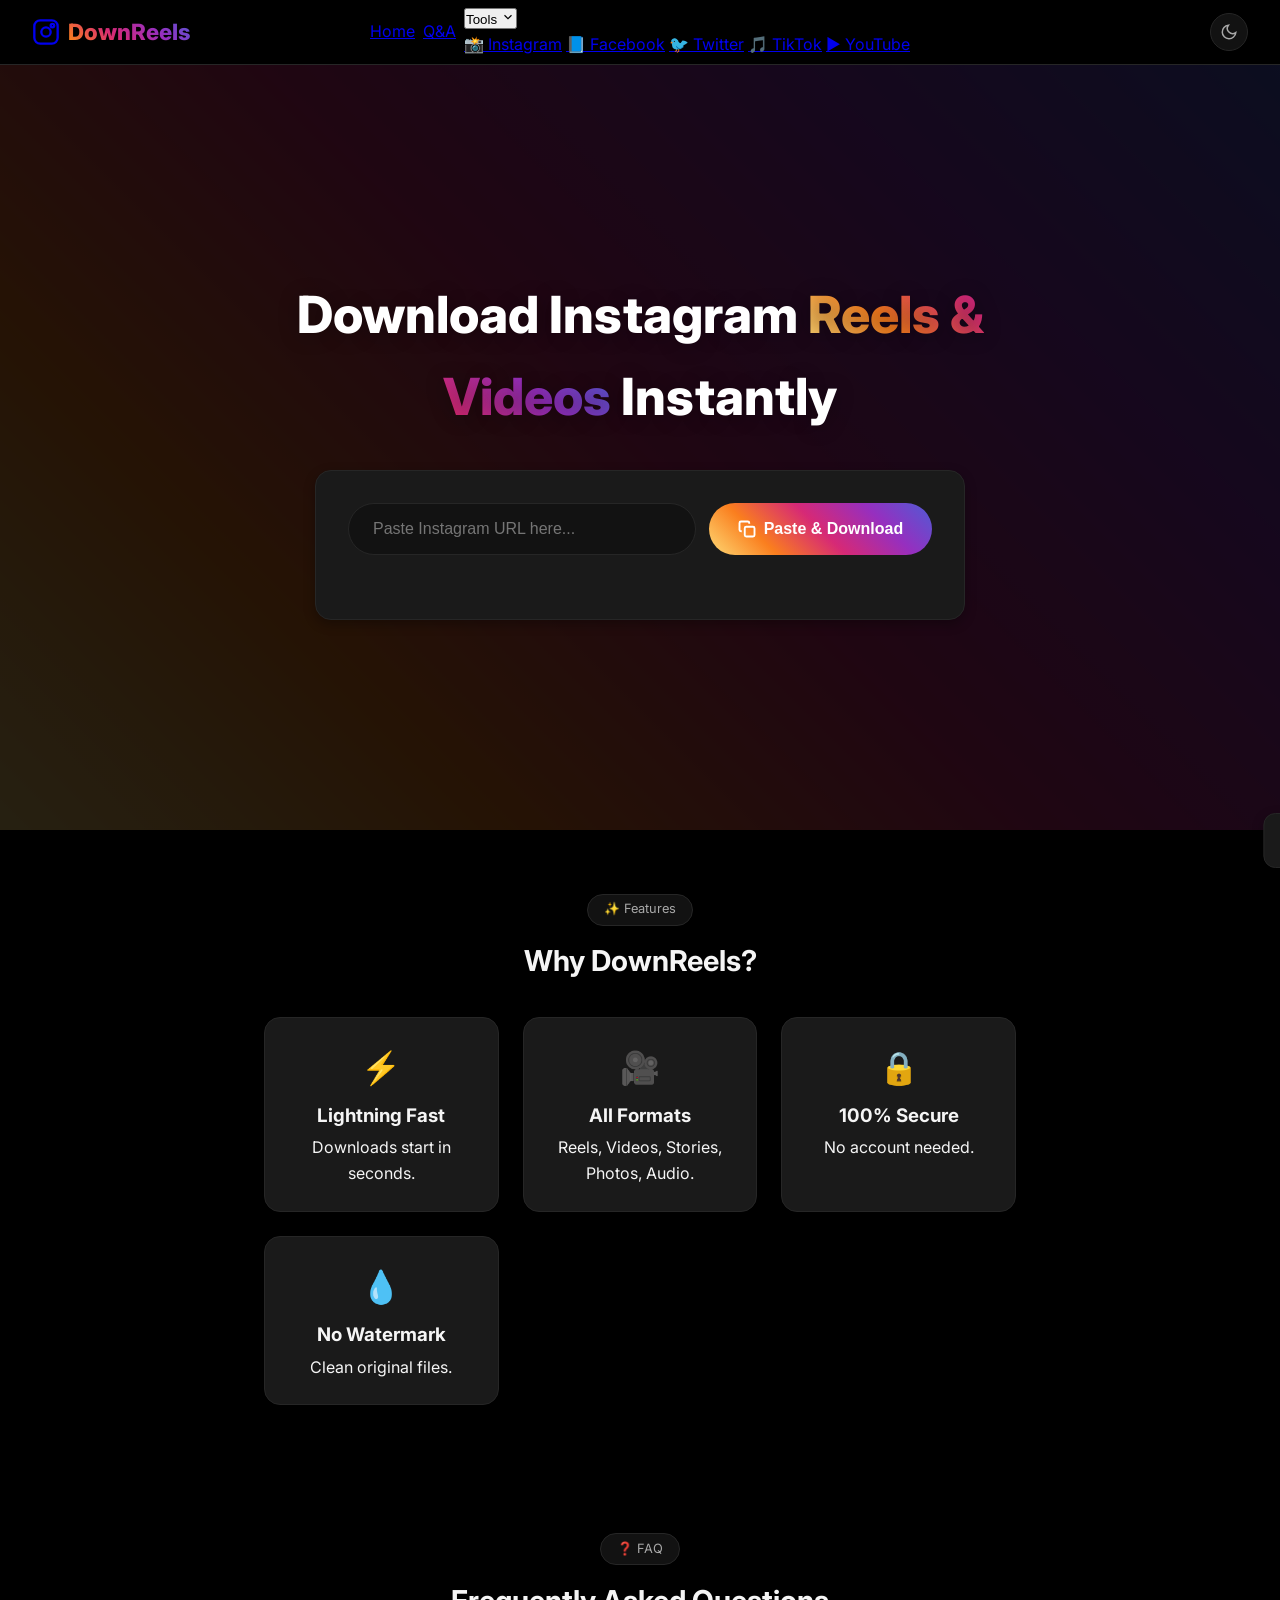
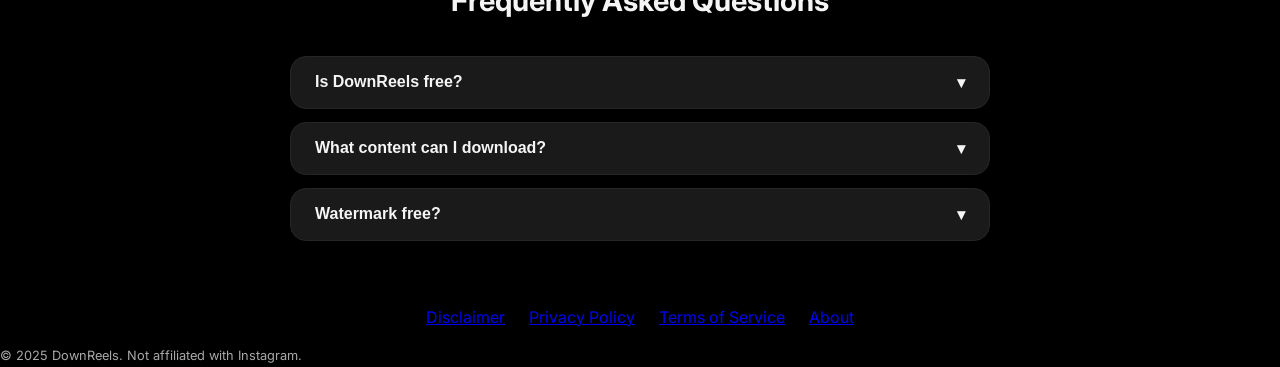
==== commit 55c8a3b1: "Update index.html" ====
--- a/index.html
+++ b/index.html
@@ -3,85 +3,78 @@
 <head>
     <meta charset="UTF-8">
     <meta name="viewport" content="width=device-width, initial-scale=1.0">
-    <title>Snappy Insta</title>
-    <meta name="description" content="Download Instagram Reels, Videos, Stories, Photos, Profile Pictures & Audio in HD.">
+    <title>DownReels - Instagram Video Downloader</title>
+    <meta name="description" content="Download Instagram Reels, Videos, Stories, Photos in HD. No watermark, no login.">
     <link rel="preconnect" href="https://fonts.googleapis.com">
     <link rel="preconnect" href="https://fonts.gstatic.com" crossorigin>
     <link href="https://fonts.googleapis.com/css2?family=Inter:opsz,wght@14..32,400;14..32,500;14..32,600;14..32,700;14..32,800&display=swap" rel="stylesheet">
     <link rel="stylesheet" href="assets/css/style.css">
     <link rel="stylesheet" href="assets/css/responsive.css">
-
-    <!-- 👇 ADD YOUR FAVICON HERE 👇 -->
-    <link rel="icon" type="image/png" href="favicon.svg">   
 </head>
 <body class="dark">
-
-    <!-- Particle Background Canvas -->
-    <canvas id="particleCanvas"></canvas>
-    
-    <!-- Overlay for mobile drawer -->
-    <div class="overlay" id="overlay"></div>
-    
-    <!-- Header -->
+    <!-- ========== HEADER ========== -->
     <header class="navbar-instagram">
         <a href="index.html" class="nav-brand">
             <svg width="28" height="28" viewBox="0 0 24 24" fill="none" stroke="currentColor" stroke-width="2">
                 <rect x="2" y="2" width="20" height="20" rx="5"/><circle cx="12" cy="12" r="4"/><circle cx="17.5" cy="6.5" r="1.5"/>
             </svg>
-            Snappy Insta
+            DownReels
         </a>
-        <div class="nav-links">
+
+        <!-- Centre nav links -->
+        <nav class="nav-center">
             <a href="index.html">Home</a>
-            <a href="about.html">About</a>
-            <a href="faq.html">FAQ</a>
-            <button id="themeToggle" class="theme-toggle-btn" aria-label="Toggle theme">
-                <svg class="sun-icon" width="18" height="18" viewBox="0 0 24 24" fill="none" stroke="currentColor" stroke-width="2">
-                    <circle cx="12" cy="12" r="5"/><line x1="12" y1="1" x2="12" y2="3"/><line x1="12" y1="21" x2="12" y2="23"/><line x1="4.22" y1="4.22" x2="5.64" y2="5.64"/><line x1="18.36" y1="18.36" x2="19.78" y2="19.78"/><line x1="1" y1="12" x2="3" y2="12"/><line x1="21" y1="12" x2="23" y2="12"/><line x1="4.22" y1="19.78" x2="5.64" y2="18.36"/><line x1="18.36" y1="5.64" x2="19.78" y2="4.22"/>
-                </svg>
-                <svg class="moon-icon" width="18" height="18" viewBox="0 0 24 24" fill="none" stroke="currentColor" stroke-width="2">
-                    <path d="M21 12.79A9 9 0 1111.21 3 7 7 0 0021 12.79z"/>
-                </svg>
-            </button>
-        </div>
+            <a href="#" id="qaLink">Q&A</a>
+            <div class="dropdown">
+                <button class="dropbtn" id="toolsBtn">
+                    Tools
+                    <svg width="14" height="14" viewBox="0 0 24 24" fill="none" stroke="currentColor" stroke-width="2"><polyline points="6 9 12 15 18 9"/></svg>
+                </button>
+                <div class="dropdown-content" id="toolsDropdown">
+                    <a href="#" data-platform="Instagram"><span class="platform-icon">📸</span> Instagram</a>
+                    <a href="#" data-platform="Facebook"><span class="platform-icon">📘</span> Facebook</a>
+                    <a href="#" data-platform="Twitter"><span class="platform-icon">🐦</span> Twitter</a>
+                    <a href="#" data-platform="TikTok"><span class="platform-icon">🎵</span> TikTok</a>
+                    <a href="#" data-platform="YouTube"><span class="platform-icon">▶️</span> YouTube</a>
+                </div>
+            </div>
+        </nav>
+
+        <!-- Right side: theme toggle -->
+        <button id="themeToggle" class="theme-toggle-btn" aria-label="Toggle theme">
+            <svg class="sun-icon" width="18" height="18" viewBox="0 0 24 24" fill="none" stroke="currentColor" stroke-width="2">
+                <circle cx="12" cy="12" r="5"/><line x1="12" y1="1" x2="12" y2="3"/><line x1="12" y1="21" x2="12" y2="23"/><line x1="4.22" y1="4.22" x2="5.64" y2="5.64"/><line x1="18.36" y1="18.36" x2="19.78" y2="19.78"/><line x1="1" y1="12" x2="3" y2="12"/><line x1="21" y1="12" x2="23" y2="12"/><line x1="4.22" y1="19.78" x2="5.64" y2="18.36"/><line x1="18.36" y1="5.64" x2="19.78" y2="4.22"/>
+            </svg>
+            <svg class="moon-icon" width="18" height="18" viewBox="0 0 24 24" fill="none" stroke="currentColor" stroke-width="2">
+                <path d="M21 12.79A9 9 0 1111.21 3 7 7 0 0021 12.79z"/>
+            </svg>
+        </button>
     </header>
 
     <main>
-        <!-- Hero -->
+        <!-- Hero section (unchanged) -->
         <section class="hero" id="hero">
             <div class="container hero-container">
                 <h1 class="hero-title">Download Instagram <span class="gradient-text">Reels & Videos</span> Instantly</h1>
-                
                 <div class="downloader-card" id="downloaderCard">
                     <div class="input-group">
                         <input type="url" id="urlInput" class="url-input" placeholder="Paste Instagram URL here..." autocomplete="off">
                         <button id="pasteBtn" class="btn-paste">
-                            <svg width="18" height="18" viewBox="0 0 24 24" fill="none" stroke="currentColor" stroke-width="2.5">
-                                <rect x="9" y="9" width="13" height="13" rx="2" ry="2"/><path d="M5 15H4a2 2 0 01-2-2V4a2 2 0 012-2h9a2 2 0 012 2v1"/>
-                            </svg>
+                            <svg width="18" height="18" viewBox="0 0 24 24" fill="none" stroke="currentColor" stroke-width="2.5"><rect x="9" y="9" width="13" height="13" rx="2" ry="2"/><path d="M5 15H4a2 2 0 01-2-2V4a2 2 0 012-2h9a2 2 0 012 2v1"/></svg>
                             Paste & Download
                         </button>
                     </div>
                     <p class="error-msg" id="errorMsg"></p>
                 </div>
-
-                <div id="loader" class="loader-container" style="display:none;">
-                    <div class="spinner"></div>
-                    <p>Fetching media...</p>
-                </div>
-
-                <div id="results" class="results-section" style="display:none;">
-                    <div id="resultsGrid" class="results-grid"></div>
-                </div>
+                <div id="loader" class="loader-container" style="display:none;"><div class="spinner"></div><p>Fetching media...</p></div>
+                <div id="results" class="results-section" style="display:none;"><div id="resultsGrid" class="results-grid"></div></div>
             </div>
         </section>
 
-        <!-- Features -->
+        <!-- Features (unchanged) -->
         <section class="features" id="features">
             <div class="container">
-                <div class="section-header">
-                    <span class="badge">✨ Features</span>
-                    <h2>Why Snappy Insta?</h2>
-                </div>
+                <div class="section-header"><span class="badge">✨ Features</span><h2>Why DownReels?</h2></div>
                 <div class="features-grid">
                     <div class="feature-card"><div class="feature-icon">⚡</div><h3>Lightning Fast</h3><p>Downloads start in seconds.</p></div>
                     <div class="feature-card"><div class="feature-icon">🎥</div><h3>All Formats</h3><p>Reels, Videos, Stories, Photos, Audio.</p></div>
@@ -91,15 +84,12 @@
             </div>
         </section>
 
-        <!-- FAQ -->
+        <!-- FAQ (unchanged) -->
         <section class="faq" id="faq">
             <div class="container">
-                <div class="section-header">
-                    <span class="badge">❓ FAQ</span>
-                    <h2>Frequently Asked Questions</h2>
-                </div>
+                <div class="section-header"><span class="badge">❓ FAQ</span><h2>Frequently Asked Questions</h2></div>
                 <div class="faq-list">
-                    <div class="faq-item"><button class="faq-question">Is Snappy Insta free? <span>▾</span></button><div class="faq-answer"><p>Yes! 100% free.</p></div></div>
+                    <div class="faq-item"><button class="faq-question">Is DownReels free? <span>▾</span></button><div class="faq-answer"><p>Yes! 100% free.</p></div></div>
                     <div class="faq-item"><button class="faq-question">What content can I download? <span>▾</span></button><div class="faq-answer"><p>Reels, Videos, Stories, Photos, Audio from public accounts.</p></div></div>
                     <div class="faq-item"><button class="faq-question">Watermark free? <span>▾</span></button><div class="faq-answer"><p>No watermarks. Original files.</p></div></div>
                 </div>
@@ -107,16 +97,29 @@
         </section>
     </main>
 
-    <!-- Footer -->
-    <footer>
-        <p>© 2025 Snappy Insta. Not affiliated with Instagram.</p>
+    <!-- ========== FOOTER ========== -->
+    <footer class="site-footer">
+        <div class="footer-links">
+            <a href="#" class="footer-link" data-modal="disclaimer">Disclaimer</a>
+            <a href="#" class="footer-link" data-modal="privacy">Privacy Policy</a>
+            <a href="#" class="footer-link" data-modal="terms">Terms of Service</a>
+            <a href="#" class="footer-link" data-modal="about">About</a>
+        </div>
+        <p class="footer-copy">© 2025 DownReels. Not affiliated with Instagram.</p>
     </footer>
 
+    <!-- ========== MODAL (for footer links) ========== -->
+    <div id="infoModal" class="modal-overlay">
+        <div class="modal-card">
+            <button class="modal-close" id="modalClose">
+                <svg width="20" height="20" viewBox="0 0 24 24" fill="none" stroke="currentColor" stroke-width="2"><line x1="18" y1="6" x2="6" y2="18"/><line x1="6" y1="6" x2="18" y2="18"/></svg>
+            </button>
+            <div class="modal-content" id="modalContent"></div>
+        </div>
+    </div>
+
     <!-- Toast -->
-    <div id="toast" class="toast">
-        <span id="toastMsg"></span>
-        <button class="toast-close" onclick="hideToast()">✕</button>
-    </div>
+    <div id="toast" class="toast"><span id="toastMsg"></span><button class="toast-close" onclick="hideToast()">✕</button></div>
 
     <script src="assets/js/config.js"></script>
     <script src="assets/js/api.js"></script>
--- a/assets/css/style.css
+++ b/assets/css/style.css
@@ -40,13 +40,14 @@
 
 .container { width:100%; max-width:800px; margin:0 auto; padding:0 1.5rem; }
 
-/* Header */
+/* ===== HEADER ===== */
 .navbar-instagram {
     position: sticky; top:0; z-index:1000;
     background: rgba(0,0,0,0.9); backdrop-filter: blur(20px);
     border-bottom: 1px solid var(--border);
     padding: 0.8rem 2rem;
     display: flex; justify-content: space-between; align-items: center;
+    gap: 1rem;
 }
 body.light .navbar-instagram { background: rgba(255,255,255,0.95); }
 
@@ -57,10 +58,51 @@
     -webkit-background-clip: text; -webkit-text-fill-color: transparent;
     text-decoration: none;
 }
-.nav-links { display: flex; align-items: center; gap:1.5rem; }
-.nav-links a { color:var(--text-secondary); text-decoration:none; font-weight:500; font-size:0.9rem; }
-.nav-links a:hover { color:var(--text); }
-
+
+/* Center nav */
+.nav-center {
+    display: flex; align-items: center; gap: 0.5rem;
+    position: absolute; left: 50%; transform: translateX(-50%);
+}
+.nav-link, .dropdown-toggle {
+    background: none; border: none;
+    color: var(--text-secondary);
+    font-size: 0.9rem; font-weight: 600;
+    cursor: pointer;
+    text-decoration: none;
+    padding: 0.5rem 1rem;
+    border-radius: 8px;
+    transition: color 0.2s, background 0.2s;
+}
+.nav-link:hover, .dropdown-toggle:hover { color: var(--text); background: rgba(255,255,255,0.05); }
+
+/* Dropdown */
+.dropdown { position: relative; }
+.dropdown-menu {
+    position: absolute; top: 100%; left: 50%; transform: translateX(-50%);
+    background: var(--surface); border: 1px solid var(--border);
+    border-radius: var(--radius); padding: 0.8rem 0;
+    min-width: 200px;
+    opacity: 0; visibility: hidden;
+    transition: opacity 0.2s, visibility 0.2s, transform 0.2s;
+    box-shadow: var(--shadow);
+    z-index: 1001;
+}
+.dropdown.open .dropdown-menu {
+    opacity: 1; visibility: visible;
+}
+.dropdown-item {
+    display: flex; align-items: center; gap: 0.8rem;
+    padding: 0.7rem 1.5rem;
+    color: var(--text);
+    text-decoration: none;
+    font-size: 0.9rem;
+    transition: background 0.2s;
+}
+.dropdown-item:hover { background: var(--bg-secondary); }
+.dropdown-item .icon { font-size: 1.2rem; width: 24px; text-align: center; }
+
+/* Theme toggle */
 .theme-toggle-btn {
     background: var(--bg-secondary); border:1px solid var(--border);
     border-radius: 50px; width:38px; height:38px;
@@ -70,10 +112,10 @@
 body.light .moon-icon { display: none; }
 body:not(.light) .sun-icon { display: none; }
 
-/* Hero */
+/* ===== HERO & DOWNLOADER (unchanged) ===== */
 .hero {
     background: var(--ig-gradient);
-    min-height: 100vh;
+    min-height: 85vh;
     display: flex; align-items: center; justify-content: center;
     text-align: center;
     position: relative;
@@ -84,9 +126,7 @@
     background: rgba(0,0,0,0.85);
 }
 body.light .hero::before { background: rgba(255,255,255,0.9); }
-
 .hero-container { position: relative; z-index:1; width:100%; }
-
 .hero-title {
     font-size: clamp(2rem, 5vw, 3.2rem); font-weight:800;
     color: #fff; margin-bottom: 2rem;
@@ -96,8 +136,6 @@
     background: var(--ig-gradient);
     -webkit-background-clip: text; -webkit-text-fill-color: transparent;
 }
-
-/* Downloader Card */
 .downloader-card {
     background: var(--surface); border:1px solid var(--border);
     border-radius: var(--radius); padding:2rem;
@@ -112,16 +150,14 @@
     outline: none;
 }
 .url-input:focus { border-color: #d62976; }
-
 .btn-paste {
-    background: var(--ig-gradient); border:none; border-radius:100px;
+    background: var(--ig-gradient); border:none; border-radius:50px;
     padding:1rem 1.8rem; color:#fff; font-weight:700; font-size:1rem;
     cursor: pointer; display:flex; align-items:center; gap:0.5rem;
     white-space: nowrap; transition: transform 0.2s;
 }
 .btn-paste:hover { transform: translateY(-2px); }
 .btn-paste:disabled { opacity:0.7; cursor:not-allowed; transform:none; }
-
 .error-msg { color:#ed4956; margin-top:0.8rem; font-size:0.9rem; min-height:1.2rem; }
 
 /* Loader */
@@ -133,47 +169,33 @@
 }
 @keyframes spin { to { transform:rotate(360deg); } }
 
-/* ========== RESULTS – CARD SIZE BADA KAR DIYA ========== */
+/* Results */
 .results-section { margin:2rem 0; }
 .results-grid { display:flex; flex-direction:column; gap:1.5rem; }
-
 .result-row {
     background: var(--surface); border:1px solid var(--border);
     border-radius: var(--radius); padding:2rem;
     display: flex; gap:2.5rem; align-items: center;
     box-shadow: var(--shadow); transition: transform 0.2s;
-    max-width: 1000px;        /* 👈 card width 1000px */
-    margin: 0 auto;
+    max-width: 1000px; margin: 0 auto;
 }
 .result-row:hover { transform: translateY(-2px); }
-
 .result-preview {
-    width: 350px;             /* 👈 preview box width */
-    height: 220px;            /* 👈 preview box height */
+    width: 350px; height: 220px;
     border-radius: 12px; overflow:hidden;
     background: var(--bg-secondary); flex-shrink:0;
     position: relative;
 }
 .result-video { width:100%; height:100%; object-fit:cover; }
-.result-video-placeholder {
-    width:100%; height:100%; display:flex; align-items:center; justify-content:center;
-    font-size:3rem; opacity:0.3;
-}
 .result-duration-badge {
     position:absolute; bottom:8px; right:8px;
     background: rgba(0,0,0,0.7); color:#fff;
     padding:3px 8px; border-radius:4px; font-size:0.7rem;
 }
-
 .result-content { flex:1; display:flex; flex-direction:column; justify-content:space-between; gap:1rem; }
-.result-title {
-    font-size:1.3rem; font-weight:700; cursor:pointer; text-align:left;
-}
+.result-title { font-size:1.3rem; font-weight:700; cursor:pointer; text-align:left; }
 .result-title:hover { color:#d62976; }
-.result-creator {
-    font-size:0.9rem; color:var(--text-secondary);
-    display:flex; align-items:center; gap:0.4rem; margin-top:0.2rem;
-}
+.result-creator { font-size:0.9rem; color:var(--text-secondary); display:flex; align-items:center; gap:0.4rem; margin-top:0.2rem; }
 .creator-dot { width:8px; height:8px; background:#d62976; border-radius:50%; }
 .result-meta { display:flex; flex-wrap:wrap; gap:0.6rem; margin-top:0.5rem; }
 .meta-tag {
@@ -181,7 +203,6 @@
     padding:4px 12px; border-radius:20px; font-size:0.8rem;
     color: var(--text-secondary);
 }
-
 .result-actions { display:flex; flex-direction:column; gap:0.8rem; margin-top:auto; }
 .btn-dl-row, .btn-new-link {
     padding:0.8rem 1.5rem; border:none; border-radius:12px;
@@ -189,17 +210,11 @@
     display:flex; align-items:center; justify-content:center; gap:0.5rem;
     transition: all 0.2s;
 }
-.btn-dl-row {
-    background: var(--ig-gradient); color:#fff;
-}
+.btn-dl-row { background: var(--ig-gradient); color:#fff; }
 .btn-dl-row:hover:not(:disabled) { transform: translateY(-2px); }
 .btn-dl-row:disabled { opacity:0.7; cursor:not-allowed; }
-.btn-new-link {
-    background: var(--bg-secondary); color:var(--text-secondary);
-    border:1px solid var(--border);
-}
+.btn-new-link { background: var(--bg-secondary); color:var(--text-secondary); border:1px solid var(--border); }
 .btn-new-link:hover { background: var(--border); color:var(--text); }
-
 .btn-spinner {
     width:14px; height:14px; border:2px solid rgba(255,255,255,0.3);
     border-top-color:#fff; border-radius:50%; animation:spin 0.6s linear infinite;
@@ -239,7 +254,65 @@
 .faq-answer { max-height:0; overflow:hidden; transition:max-height 0.3s; color:var(--text-secondary); }
 .faq-item.open .faq-answer { max-height:150px; padding-top:0.5rem; }
 
-/* Toast */
+/* ===== FOOTER ===== */
+.footer {
+    text-align: center;
+    padding: 2rem 1rem;
+    border-top: 1px solid var(--border);
+}
+.footer-links {
+    display: flex;
+    justify-content: center;
+    gap: 1.5rem;
+    flex-wrap: wrap;
+    margin-bottom: 1rem;
+}
+.footer-btn {
+    background: none;
+    border: none;
+    color: var(--text-secondary);
+    font-weight: 500;
+    cursor: pointer;
+    font-size: 0.9rem;
+    transition: color 0.2s;
+}
+.footer-btn:hover { color: var(--text); }
+.footer-copy { font-size: 0.8rem; color: var(--text-secondary); }
+
+/* ===== MODALS ===== */
+.modal-overlay {
+    position: fixed;
+    top: 0; left: 0; width: 100%; height: 100%;
+    background: rgba(0,0,0,0.7);
+    display: flex; align-items: center; justify-content: center;
+    z-index: 2000;
+    opacity: 0; visibility: hidden;
+    transition: opacity 0.3s, visibility 0.3s;
+}
+.modal-overlay.active { opacity: 1; visibility: visible; }
+.modal-card {
+    background: var(--surface);
+    border: 1px solid var(--border);
+    border-radius: var(--radius);
+    padding: 2rem;
+    max-width: 500px;
+    width: 90%;
+    max-height: 80vh;
+    overflow-y: auto;
+    position: relative;
+    box-shadow: var(--shadow);
+}
+.modal-close {
+    position: absolute;
+    top: 0.8rem; right: 1rem;
+    background: none; border: none;
+    color: var(--text-secondary);
+    font-size: 1.2rem; cursor: pointer;
+}
+.modal-content h2 { margin-bottom: 1rem; font-size: 1.5rem; }
+.modal-content p { margin-bottom: 0.8rem; color: var(--text-secondary); line-height: 1.6; }
+
+/* Toast (unchanged) */
 .toast {
     position:fixed; bottom:2rem; right:2rem;
     background:var(--surface); border:1px solid var(--border);
@@ -250,62 +323,9 @@
 .toast.show { transform:translateX(0); }
 .toast-close { background:none; border:none; color:var(--text-secondary); cursor:pointer; font-size:1.1rem; }
 
-footer { text-align:center; padding:1.5rem; color:var(--text-secondary); border-top:1px solid var(--border); font-size:0.85rem; }
-
 /* Hide sections when results shown */
 body.results-active .hero-title,
 body.results-active .downloader-card,
 body.results-active .features,
 body.results-active .faq { display:none !important; }
 body.results-active .hero { min-height:auto; padding:2rem 0; }
-
-/* ===== PARTICLE CANVAS ===== */
-#particleCanvas {
-    position: fixed;
-    top: 0;
-    left: 0;
-    width: 100%;
-    height: 100%;
-    z-index: -1;
-    pointer-events: none;  /* doesn't block clicks */
-    opacity: 0;            /* hidden by default */
-    transition: opacity 0.5s ease;
-}
-
-/* Only show particles in dark mode */
-[data-theme="dark"] #particleCanvas {
-    opacity: 1;
-}
-
-
-/* ========== RESPONSIVE ========== */
-@media (max-width: 768px) {
-    .navbar-instagram { padding:0.8rem 1rem; }
-    .nav-links { gap:1rem; }
-    .hero { min-height:70vh; padding:3rem 0; }
-    .hero-title { font-size:1.6rem; }
-    .downloader-card { padding:1.2rem; }
-    .input-group { flex-direction:column; }
-    .btn-paste { width:100%; justify-content:center; }
-    
-    /* Mobile card – stack vertically */
-    .result-row {
-        flex-direction: column;
-        max-width: 100%;
-        padding: 1.2rem;
-    }
-    .result-preview {
-        width: 100%;
-        height: 250px;
-    }
-    .result-actions { flex-direction: row; }
-    .btn-dl-row, .btn-new-link { flex:1; }
-}
-
-@media (max-width: 480px) {
-    .hero-title { font-size:1.4rem; }
-    .url-input { padding:0.8rem 1rem; font-size:0.9rem; }
-    .btn-paste { padding:0.8rem 1rem; font-size:0.9rem; }
-    .result-preview { height:200px; }
-    .result-title { font-size:1.1rem; }
-}
--- a/assets/css/responsive.css
+++ b/assets/css/responsive.css
@@ -1,14 +1,39 @@
 @media (max-width: 768px) {
-    .navbar-instagram { padding:0.8rem 1rem; }
-    .nav-links { gap:1rem; }
+    .navbar-instagram {
+        padding: 0.8rem 1rem;
+        flex-wrap: wrap;
+    }
+    /* Keep brand on left, move center nav below on small screens? 
+       Better: keep everything in one row but adjust spacing */
+    .nav-center {
+        position: static;
+        transform: none;
+        order: 3;
+        width: 100%;
+        justify-content: center;
+        margin-top: 0.5rem;
+    }
+    .nav-brand {
+        order: 1;
+    }
+    .theme-toggle-btn {
+        order: 2;
+    }
     .hero { min-height:70vh; padding:3rem 0; }
     .hero-title { font-size:1.6rem; }
     .downloader-card { padding:1.2rem; }
     .input-group { flex-direction:column; }
     .btn-paste { width:100%; justify-content:center; }
-    .result-row { flex-direction:column; align-items:stretch; padding:1rem; }
-    .result-preview { width:100%; height:200px; }
-    .result-actions { flex-direction:row; }
+    .result-row {
+        flex-direction: column;
+        max-width: 100%;
+        padding: 1.2rem;
+    }
+    .result-preview {
+        width: 100%;
+        height: 250px;
+    }
+    .result-actions { flex-direction: row; }
     .btn-dl-row, .btn-new-link { flex:1; }
 }
 
@@ -16,6 +41,7 @@
     .hero-title { font-size:1.4rem; }
     .url-input { padding:0.8rem 1rem; font-size:0.9rem; }
     .btn-paste { padding:0.8rem 1rem; font-size:0.9rem; }
-    .result-preview { height:160px; }
-    .result-title { font-size:1rem; }
+    .result-preview { height:200px; }
+    .result-title { font-size:1.1rem; }
+    .modal-card { padding: 1.5rem; }
 }
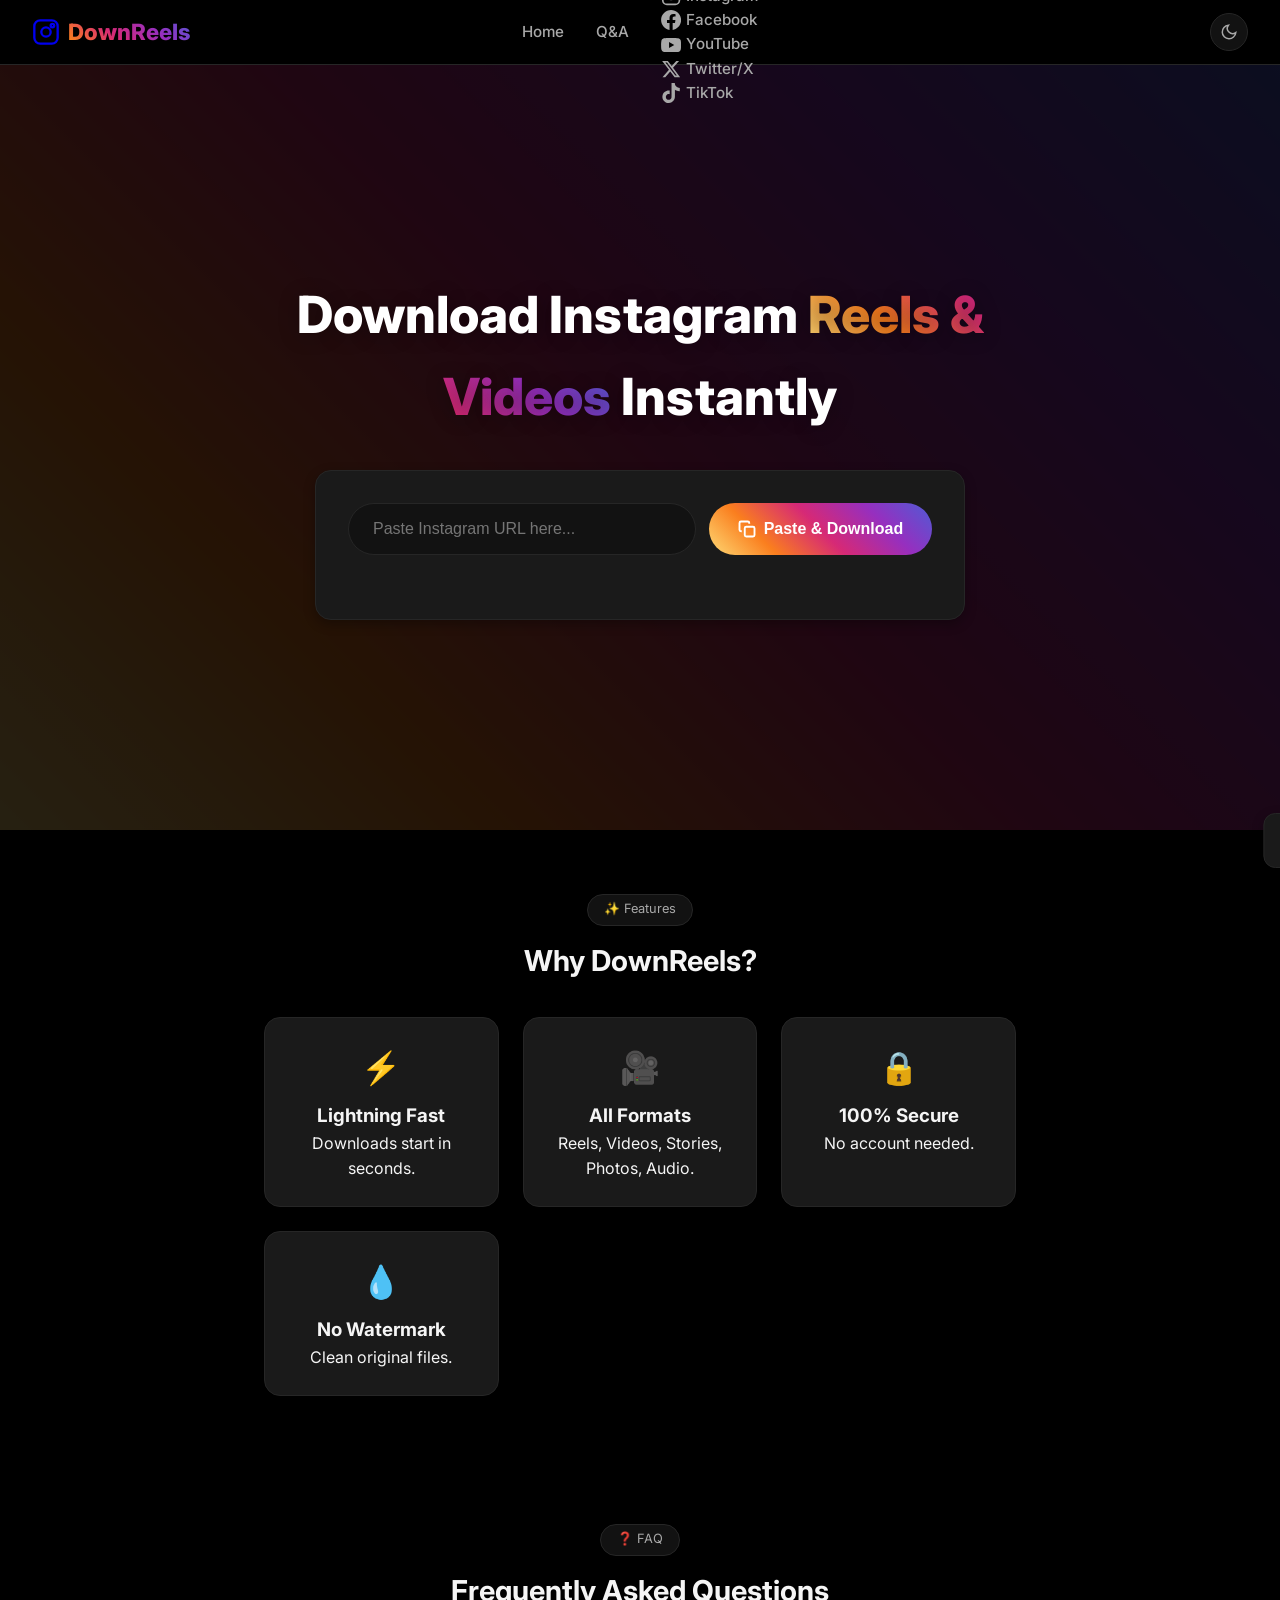
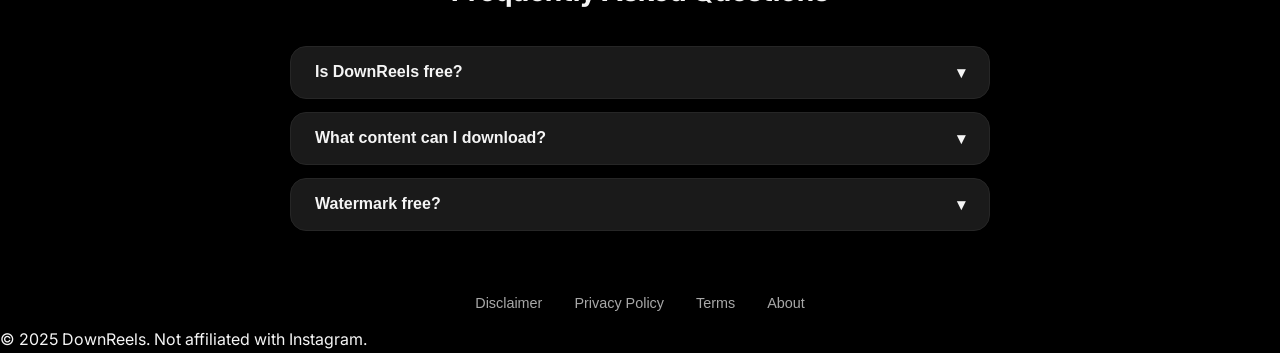
==== commit ff8c7927: "Update index.html" ====
--- a/index.html
+++ b/index.html
@@ -4,7 +4,7 @@
     <meta charset="UTF-8">
     <meta name="viewport" content="width=device-width, initial-scale=1.0">
     <title>DownReels - Instagram Video Downloader</title>
-    <meta name="description" content="Download Instagram Reels, Videos, Stories, Photos in HD. No watermark, no login.">
+    <meta name="description" content="Download Instagram Reels, Videos in HD. No watermark, no login, 100% free.">
     <link rel="preconnect" href="https://fonts.googleapis.com">
     <link rel="preconnect" href="https://fonts.gstatic.com" crossorigin>
     <link href="https://fonts.googleapis.com/css2?family=Inter:opsz,wght@14..32,400;14..32,500;14..32,600;14..32,700;14..32,800&display=swap" rel="stylesheet">
@@ -12,7 +12,7 @@
     <link rel="stylesheet" href="assets/css/responsive.css">
 </head>
 <body class="dark">
-    <!-- ========== HEADER ========== -->
+    <!-- Header -->
     <header class="navbar-instagram">
         <a href="index.html" class="nav-brand">
             <svg width="28" height="28" viewBox="0 0 24 24" fill="none" stroke="currentColor" stroke-width="2">
@@ -21,26 +21,43 @@
             DownReels
         </a>
 
-        <!-- Centre nav links -->
-        <nav class="nav-center">
-            <a href="index.html">Home</a>
-            <a href="#" id="qaLink">Q&A</a>
+        <!-- Centered navigation -->
+        <div class="nav-center">
+            <a href="index.html" class="nav-link active">Home</a>
+            <a href="#faq" class="nav-link">Q&A</a>
+
+            <!-- Tools Dropdown -->
             <div class="dropdown">
-                <button class="dropbtn" id="toolsBtn">
+                <button class="nav-link dropdown-toggle" id="toolsDropdownBtn">
                     Tools
-                    <svg width="14" height="14" viewBox="0 0 24 24" fill="none" stroke="currentColor" stroke-width="2"><polyline points="6 9 12 15 18 9"/></svg>
+                    <svg class="chevron-down" width="14" height="14" viewBox="0 0 24 24" fill="none" stroke="currentColor" stroke-width="2.5"><polyline points="6 9 12 15 18 9"/></svg>
                 </button>
-                <div class="dropdown-content" id="toolsDropdown">
-                    <a href="#" data-platform="Instagram"><span class="platform-icon">📸</span> Instagram</a>
-                    <a href="#" data-platform="Facebook"><span class="platform-icon">📘</span> Facebook</a>
-                    <a href="#" data-platform="Twitter"><span class="platform-icon">🐦</span> Twitter</a>
-                    <a href="#" data-platform="TikTok"><span class="platform-icon">🎵</span> TikTok</a>
-                    <a href="#" data-platform="YouTube"><span class="platform-icon">▶️</span> YouTube</a>
+                <div class="dropdown-menu" id="toolsDropdownMenu">
+                    <a href="#" class="dropdown-item" data-platform="Instagram">
+                        <svg width="20" height="20" viewBox="0 0 24 24" fill="none" stroke="currentColor" stroke-width="2"><rect x="2" y="2" width="20" height="20" rx="5"/><circle cx="12" cy="12" r="4"/><circle cx="17.5" cy="6.5" r="1.5"/></svg>
+                        Instagram
+                    </a>
+                    <a href="#" class="dropdown-item" data-platform="Facebook">
+                        <svg width="20" height="20" viewBox="0 0 24 24" fill="currentColor"><path d="M24 12.073c0-6.627-5.373-12-12-12s-12 5.373-12 12c0 5.99 4.388 10.954 10.125 11.854v-8.385H7.078v-3.47h3.047V9.43c0-3.007 1.792-4.669 4.533-4.669 1.312 0 2.686.235 2.686.235v2.953H15.83c-1.491 0-1.956.925-1.956 1.874v2.25h3.328l-.532 3.47h-2.796v8.385C19.612 23.027 24 18.062 24 12.073z"/></svg>
+                        Facebook
+                    </a>
+                    <a href="#" class="dropdown-item" data-platform="YouTube">
+                        <svg width="20" height="20" viewBox="0 0 24 24" fill="currentColor"><path d="M23.498 6.186a3.016 3.016 0 0 0-2.122-2.136C19.505 3.545 12 3.545 12 3.545s-7.505 0-9.377.505A3.017 3.017 0 0 0 .502 6.186C0 8.07 0 12 0 12s0 3.93.502 5.814a3.016 3.016 0 0 0 2.122 2.136c1.871.505 9.376.505 9.376.505s7.505 0 9.377-.505a3.015 3.015 0 0 0 2.122-2.136C24 15.93 24 12 24 12s0-3.93-.502-5.814zM9.545 15.568V8.432L15.818 12l-6.273 3.568z"/></svg>
+                        YouTube
+                    </a>
+                    <a href="#" class="dropdown-item" data-platform="Twitter/X">
+                        <svg width="20" height="20" viewBox="0 0 24 24" fill="currentColor"><path d="M18.244 2.25h3.308l-7.227 8.26 8.502 11.24H16.17l-5.214-6.817L4.99 21.75H1.68l7.73-8.835L1.254 2.25H8.08l4.713 6.231zm-1.161 17.52h1.833L7.084 4.126H5.117z"/></svg>
+                        Twitter/X
+                    </a>
+                    <a href="#" class="dropdown-item" data-platform="TikTok">
+                        <svg width="20" height="20" viewBox="0 0 24 24" fill="currentColor"><path d="M12.525.02c1.31-.02 2.61-.01 3.91-.02.08 1.53.63 3.09 1.75 4.17 1.12 1.11 2.7 1.62 4.24 1.79v4.03c-1.44-.05-2.89-.35-4.2-.97-.57-.26-1.1-.59-1.62-.93-.01 2.92.01 5.84-.02 8.75-.08 1.4-.54 2.79-1.35 3.94-1.31 1.92-3.58 3.17-5.91 3.21-1.43.08-2.86-.31-4.08-1.03-2.02-1.19-3.44-3.37-3.65-5.71-.02-.5-.03-1-.01-1.49.18-1.9 1.12-3.72 2.58-4.96 1.66-1.44 3.98-2.13 6.15-1.72.02 1.48-.04 2.96-.04 4.44-.99-.32-2.15-.23-3.02.37-.63.41-1.11 1.04-1.36 1.75-.21.51-.15 1.07-.14 1.61.24 1.64 1.82 3.02 3.5 2.87 1.12-.01 2.19-.66 2.77-1.61.19-.33.4-.67.41-1.06.1-1.79.06-3.57.07-5.36.01-4.03-.01-8.05.02-12.07z"/></svg>
+                        TikTok
+                    </a>
                 </div>
             </div>
-        </nav>
+        </div>
 
-        <!-- Right side: theme toggle -->
+        <!-- Theme Toggle (right side) -->
         <button id="themeToggle" class="theme-toggle-btn" aria-label="Toggle theme">
             <svg class="sun-icon" width="18" height="18" viewBox="0 0 24 24" fill="none" stroke="currentColor" stroke-width="2">
                 <circle cx="12" cy="12" r="5"/><line x1="12" y1="1" x2="12" y2="3"/><line x1="12" y1="21" x2="12" y2="23"/><line x1="4.22" y1="4.22" x2="5.64" y2="5.64"/><line x1="18.36" y1="18.36" x2="19.78" y2="19.78"/><line x1="1" y1="12" x2="3" y2="12"/><line x1="21" y1="12" x2="23" y2="12"/><line x1="4.22" y1="19.78" x2="5.64" y2="18.36"/><line x1="18.36" y1="5.64" x2="19.78" y2="4.22"/>
@@ -52,29 +69,42 @@
     </header>
 
     <main>
-        <!-- Hero section (unchanged) -->
+        <!-- Hero -->
         <section class="hero" id="hero">
             <div class="container hero-container">
                 <h1 class="hero-title">Download Instagram <span class="gradient-text">Reels & Videos</span> Instantly</h1>
+                
                 <div class="downloader-card" id="downloaderCard">
                     <div class="input-group">
                         <input type="url" id="urlInput" class="url-input" placeholder="Paste Instagram URL here..." autocomplete="off">
                         <button id="pasteBtn" class="btn-paste">
-                            <svg width="18" height="18" viewBox="0 0 24 24" fill="none" stroke="currentColor" stroke-width="2.5"><rect x="9" y="9" width="13" height="13" rx="2" ry="2"/><path d="M5 15H4a2 2 0 01-2-2V4a2 2 0 012-2h9a2 2 0 012 2v1"/></svg>
+                            <svg width="18" height="18" viewBox="0 0 24 24" fill="none" stroke="currentColor" stroke-width="2.5">
+                                <rect x="9" y="9" width="13" height="13" rx="2" ry="2"/><path d="M5 15H4a2 2 0 01-2-2V4a2 2 0 012-2h9a2 2 0 012 2v1"/>
+                            </svg>
                             Paste & Download
                         </button>
                     </div>
                     <p class="error-msg" id="errorMsg"></p>
                 </div>
-                <div id="loader" class="loader-container" style="display:none;"><div class="spinner"></div><p>Fetching media...</p></div>
-                <div id="results" class="results-section" style="display:none;"><div id="resultsGrid" class="results-grid"></div></div>
+
+                <div id="loader" class="loader-container" style="display:none;">
+                    <div class="spinner"></div>
+                    <p>Fetching media...</p>
+                </div>
+
+                <div id="results" class="results-section" style="display:none;">
+                    <div id="resultsGrid" class="results-grid"></div>
+                </div>
             </div>
         </section>
 
-        <!-- Features (unchanged) -->
+        <!-- Features -->
         <section class="features" id="features">
             <div class="container">
-                <div class="section-header"><span class="badge">✨ Features</span><h2>Why DownReels?</h2></div>
+                <div class="section-header">
+                    <span class="badge">✨ Features</span>
+                    <h2>Why DownReels?</h2>
+                </div>
                 <div class="features-grid">
                     <div class="feature-card"><div class="feature-icon">⚡</div><h3>Lightning Fast</h3><p>Downloads start in seconds.</p></div>
                     <div class="feature-card"><div class="feature-icon">🎥</div><h3>All Formats</h3><p>Reels, Videos, Stories, Photos, Audio.</p></div>
@@ -84,10 +114,13 @@
             </div>
         </section>
 
-        <!-- FAQ (unchanged) -->
+        <!-- FAQ -->
         <section class="faq" id="faq">
             <div class="container">
-                <div class="section-header"><span class="badge">❓ FAQ</span><h2>Frequently Asked Questions</h2></div>
+                <div class="section-header">
+                    <span class="badge">❓ FAQ</span>
+                    <h2>Frequently Asked Questions</h2>
+                </div>
                 <div class="faq-list">
                     <div class="faq-item"><button class="faq-question">Is DownReels free? <span>▾</span></button><div class="faq-answer"><p>Yes! 100% free.</p></div></div>
                     <div class="faq-item"><button class="faq-question">What content can I download? <span>▾</span></button><div class="faq-answer"><p>Reels, Videos, Stories, Photos, Audio from public accounts.</p></div></div>
@@ -97,29 +130,32 @@
         </section>
     </main>
 
-    <!-- ========== FOOTER ========== -->
-    <footer class="site-footer">
+    <!-- Footer -->
+    <footer>
         <div class="footer-links">
-            <a href="#" class="footer-link" data-modal="disclaimer">Disclaimer</a>
-            <a href="#" class="footer-link" data-modal="privacy">Privacy Policy</a>
-            <a href="#" class="footer-link" data-modal="terms">Terms of Service</a>
-            <a href="#" class="footer-link" data-modal="about">About</a>
+            <button class="footer-link" data-modal="disclaimer">Disclaimer</button>
+            <button class="footer-link" data-modal="policy">Privacy Policy</button>
+            <button class="footer-link" data-modal="terms">Terms</button>
+            <button class="footer-link" data-modal="about">About</button>
         </div>
-        <p class="footer-copy">© 2025 DownReels. Not affiliated with Instagram.</p>
+        <p>© 2025 DownReels. Not affiliated with Instagram.</p>
     </footer>
 
-    <!-- ========== MODAL (for footer links) ========== -->
-    <div id="infoModal" class="modal-overlay">
-        <div class="modal-card">
+    <!-- Modals -->
+    <div class="modal-overlay" id="modalOverlay">
+        <div class="modal-card" id="modalCard">
             <button class="modal-close" id="modalClose">
-                <svg width="20" height="20" viewBox="0 0 24 24" fill="none" stroke="currentColor" stroke-width="2"><line x1="18" y1="6" x2="6" y2="18"/><line x1="6" y1="6" x2="18" y2="18"/></svg>
+                <svg width="20" height="20" viewBox="0 0 24 24" fill="none" stroke="currentColor" stroke-width="2.5"><line x1="18" y1="6" x2="6" y2="18"/><line x1="6" y1="6" x2="18" y2="18"/></svg>
             </button>
             <div class="modal-content" id="modalContent"></div>
         </div>
     </div>
 
     <!-- Toast -->
-    <div id="toast" class="toast"><span id="toastMsg"></span><button class="toast-close" onclick="hideToast()">✕</button></div>
+    <div id="toast" class="toast">
+        <span id="toastMsg"></span>
+        <button class="toast-close" onclick="hideToast()">✕</button>
+    </div>
 
     <script src="assets/js/config.js"></script>
     <script src="assets/js/api.js"></script>
--- a/assets/css/style.css
+++ b/assets/css/style.css
@@ -40,14 +40,13 @@
 
 .container { width:100%; max-width:800px; margin:0 auto; padding:0 1.5rem; }
 
-/* ===== HEADER ===== */
+/* ========== HEADER ========== */
 .navbar-instagram {
     position: sticky; top:0; z-index:1000;
     background: rgba(0,0,0,0.9); backdrop-filter: blur(20px);
     border-bottom: 1px solid var(--border);
     padding: 0.8rem 2rem;
     display: flex; justify-content: space-between; align-items: center;
-    gap: 1rem;
 }
 body.light .navbar-instagram { background: rgba(255,255,255,0.95); }
 
@@ -59,48 +58,36 @@
     text-decoration: none;
 }
 
-/* Center nav */
+/* Centre nav */
 .nav-center {
-    display: flex; align-items: center; gap: 0.5rem;
+    display: flex; align-items: center; gap: 2rem;
     position: absolute; left: 50%; transform: translateX(-50%);
 }
-.nav-link, .dropdown-toggle {
-    background: none; border: none;
-    color: var(--text-secondary);
-    font-size: 0.9rem; font-weight: 600;
-    cursor: pointer;
-    text-decoration: none;
-    padding: 0.5rem 1rem;
-    border-radius: 8px;
-    transition: color 0.2s, background 0.2s;
-}
-.nav-link:hover, .dropdown-toggle:hover { color: var(--text); background: rgba(255,255,255,0.05); }
+.nav-center a, .dropbtn {
+    color: var(--text-secondary); text-decoration: none; font-weight:500; font-size:0.95rem;
+    background: none; border: none; cursor: pointer;
+    display: flex; align-items: center; gap:0.3rem;
+    transition: color 0.2s;
+}
+.nav-center a:hover, .dropbtn:hover { color: var(--text); }
 
 /* Dropdown */
 .dropdown { position: relative; }
-.dropdown-menu {
-    position: absolute; top: 100%; left: 50%; transform: translateX(-50%);
+.dropdown-content {
+    display: none; position: absolute; top: 100%; left: 0;
     background: var(--surface); border: 1px solid var(--border);
-    border-radius: var(--radius); padding: 0.8rem 0;
-    min-width: 200px;
-    opacity: 0; visibility: hidden;
-    transition: opacity 0.2s, visibility 0.2s, transform 0.2s;
-    box-shadow: var(--shadow);
-    z-index: 1001;
-}
-.dropdown.open .dropdown-menu {
-    opacity: 1; visibility: visible;
-}
-.dropdown-item {
+    border-radius: 12px; padding: 0.5rem 0; min-width: 180px;
+    box-shadow: var(--shadow); z-index: 10;
+    margin-top: 0.5rem;
+}
+.dropdown-content a {
     display: flex; align-items: center; gap: 0.8rem;
-    padding: 0.7rem 1.5rem;
-    color: var(--text);
-    text-decoration: none;
-    font-size: 0.9rem;
-    transition: background 0.2s;
-}
-.dropdown-item:hover { background: var(--bg-secondary); }
-.dropdown-item .icon { font-size: 1.2rem; width: 24px; text-align: center; }
+    padding: 0.7rem 1.2rem; color: var(--text); text-decoration: none;
+    font-size: 0.9rem; transition: background 0.2s;
+}
+.dropdown-content a:hover { background: var(--bg-secondary); }
+.platform-icon { font-size: 1.2rem; width: 20px; text-align: center; }
+.dropdown.open .dropdown-content { display: block; }
 
 /* Theme toggle */
 .theme-toggle-btn {
@@ -112,48 +99,36 @@
 body.light .moon-icon { display: none; }
 body:not(.light) .sun-icon { display: none; }
 
-/* ===== HERO & DOWNLOADER (unchanged) ===== */
+/* ========== HERO (unchanged) ========== */
 .hero {
     background: var(--ig-gradient);
     min-height: 85vh;
     display: flex; align-items: center; justify-content: center;
-    text-align: center;
-    position: relative;
-    padding: 4rem 0;
-}
-.hero::before {
-    content: ''; position: absolute; inset:0;
-    background: rgba(0,0,0,0.85);
-}
+    text-align: center; position: relative; padding: 4rem 0;
+}
+.hero::before { content: ''; position: absolute; inset:0; background: rgba(0,0,0,0.85); }
 body.light .hero::before { background: rgba(255,255,255,0.9); }
 .hero-container { position: relative; z-index:1; width:100%; }
 .hero-title {
-    font-size: clamp(2rem, 5vw, 3.2rem); font-weight:800;
-    color: #fff; margin-bottom: 2rem;
+    font-size: clamp(2rem, 5vw, 3.2rem); font-weight:800; color: #fff; margin-bottom: 2rem;
     text-shadow: 0 2px 20px rgba(0,0,0,0.3);
 }
-.gradient-text {
-    background: var(--ig-gradient);
-    -webkit-background-clip: text; -webkit-text-fill-color: transparent;
-}
+.gradient-text { background: var(--ig-gradient); -webkit-background-clip: text; -webkit-text-fill-color: transparent; }
+
+/* Downloader card */
 .downloader-card {
-    background: var(--surface); border:1px solid var(--border);
-    border-radius: var(--radius); padding:2rem;
-    box-shadow: var(--shadow); max-width:650px; margin:0 auto;
+    background: var(--surface); border:1px solid var(--border); border-radius: var(--radius);
+    padding:2rem; box-shadow: var(--shadow); max-width:650px; margin:0 auto;
 }
 .input-group { display: flex; gap:0.8rem; flex-wrap: wrap; }
 .url-input {
-    flex:1; min-width:200px;
-    padding:1rem 1.5rem;
-    background: var(--bg-secondary); border:1px solid var(--border);
-    border-radius: 50px; color:var(--text); font-size:1rem;
-    outline: none;
+    flex:1; min-width:200px; padding:1rem 1.5rem; background: var(--bg-secondary);
+    border:1px solid var(--border); border-radius: 50px; color:var(--text); font-size:1rem; outline: none;
 }
 .url-input:focus { border-color: #d62976; }
 .btn-paste {
-    background: var(--ig-gradient); border:none; border-radius:50px;
-    padding:1rem 1.8rem; color:#fff; font-weight:700; font-size:1rem;
-    cursor: pointer; display:flex; align-items:center; gap:0.5rem;
+    background: var(--ig-gradient); border:none; border-radius:50px; padding:1rem 1.8rem;
+    color:#fff; font-weight:700; font-size:1rem; cursor: pointer; display:flex; align-items:center; gap:0.5rem;
     white-space: nowrap; transition: transform 0.2s;
 }
 .btn-paste:hover { transform: translateY(-2px); }
@@ -162,166 +137,86 @@
 
 /* Loader */
 .loader-container { display:flex; flex-direction:column; align-items:center; gap:1rem; margin:2rem 0; }
-.spinner {
-    width:44px; height:44px;
-    border:4px solid var(--border); border-top-color:#d62976;
-    border-radius:50%; animation: spin 0.7s linear infinite;
-}
+.spinner { width:44px; height:44px; border:4px solid var(--border); border-top-color:#d62976; border-radius:50%; animation: spin 0.7s linear infinite; }
 @keyframes spin { to { transform:rotate(360deg); } }
 
-/* Results */
+/* Results (unchanged) */
 .results-section { margin:2rem 0; }
 .results-grid { display:flex; flex-direction:column; gap:1.5rem; }
 .result-row {
-    background: var(--surface); border:1px solid var(--border);
-    border-radius: var(--radius); padding:2rem;
-    display: flex; gap:2.5rem; align-items: center;
+    background: var(--surface); border:1px solid var(--border); border-radius: var(--radius);
+    padding:2rem; display: flex; gap:2.5rem; align-items: center;
     box-shadow: var(--shadow); transition: transform 0.2s;
     max-width: 1000px; margin: 0 auto;
 }
 .result-row:hover { transform: translateY(-2px); }
-.result-preview {
-    width: 350px; height: 220px;
-    border-radius: 12px; overflow:hidden;
-    background: var(--bg-secondary); flex-shrink:0;
-    position: relative;
-}
+.result-preview { width: 350px; height: 220px; border-radius: 12px; overflow:hidden; background: var(--bg-secondary); flex-shrink:0; position: relative; }
 .result-video { width:100%; height:100%; object-fit:cover; }
-.result-duration-badge {
-    position:absolute; bottom:8px; right:8px;
-    background: rgba(0,0,0,0.7); color:#fff;
-    padding:3px 8px; border-radius:4px; font-size:0.7rem;
-}
+.result-duration-badge { position:absolute; bottom:8px; right:8px; background: rgba(0,0,0,0.7); color:#fff; padding:3px 8px; border-radius:4px; font-size:0.7rem; }
 .result-content { flex:1; display:flex; flex-direction:column; justify-content:space-between; gap:1rem; }
 .result-title { font-size:1.3rem; font-weight:700; cursor:pointer; text-align:left; }
 .result-title:hover { color:#d62976; }
 .result-creator { font-size:0.9rem; color:var(--text-secondary); display:flex; align-items:center; gap:0.4rem; margin-top:0.2rem; }
 .creator-dot { width:8px; height:8px; background:#d62976; border-radius:50%; }
 .result-meta { display:flex; flex-wrap:wrap; gap:0.6rem; margin-top:0.5rem; }
-.meta-tag {
-    background: var(--bg-secondary); border:1px solid var(--border);
-    padding:4px 12px; border-radius:20px; font-size:0.8rem;
-    color: var(--text-secondary);
-}
+.meta-tag { background: var(--bg-secondary); border:1px solid var(--border); padding:4px 12px; border-radius:20px; font-size:0.8rem; color: var(--text-secondary); }
 .result-actions { display:flex; flex-direction:column; gap:0.8rem; margin-top:auto; }
-.btn-dl-row, .btn-new-link {
-    padding:0.8rem 1.5rem; border:none; border-radius:12px;
-    font-weight:600; font-size:0.9rem; cursor:pointer;
-    display:flex; align-items:center; justify-content:center; gap:0.5rem;
-    transition: all 0.2s;
-}
+.btn-dl-row, .btn-new-link { padding:0.8rem 1.5rem; border:none; border-radius:12px; font-weight:600; font-size:0.9rem; cursor:pointer; display:flex; align-items:center; justify-content:center; gap:0.5rem; transition: all 0.2s; }
 .btn-dl-row { background: var(--ig-gradient); color:#fff; }
 .btn-dl-row:hover:not(:disabled) { transform: translateY(-2px); }
 .btn-dl-row:disabled { opacity:0.7; cursor:not-allowed; }
 .btn-new-link { background: var(--bg-secondary); color:var(--text-secondary); border:1px solid var(--border); }
 .btn-new-link:hover { background: var(--border); color:var(--text); }
-.btn-spinner {
-    width:14px; height:14px; border:2px solid rgba(255,255,255,0.3);
-    border-top-color:#fff; border-radius:50%; animation:spin 0.6s linear infinite;
-    display:inline-block;
-}
+.btn-spinner { width:14px; height:14px; border:2px solid rgba(255,255,255,0.3); border-top-color:#fff; border-radius:50%; animation:spin 0.6s linear infinite; display:inline-block; }
 
 /* Sections */
 section { padding:4rem 0; }
 .section-header { text-align:center; margin-bottom:2rem; }
-.badge {
-    display:inline-block; background:var(--bg-secondary);
-    border:1px solid var(--border); border-radius:30px;
-    padding:0.3rem 1rem; font-size:0.8rem; color:var(--text-secondary);
-    margin-bottom:0.8rem;
-}
+.badge { display:inline-block; background:var(--bg-secondary); border:1px solid var(--border); border-radius:30px; padding:0.3rem 1rem; font-size:0.8rem; color:var(--text-secondary); margin-bottom:0.8rem; }
 h2 { font-size:1.8rem; }
 .features-grid { display:grid; grid-template-columns:repeat(auto-fit,minmax(200px,1fr)); gap:1.5rem; }
-.feature-card {
-    background:var(--surface); border:1px solid var(--border);
-    border-radius:var(--radius); padding:1.5rem; text-align:center;
-    transition: transform 0.2s;
-}
+.feature-card { background:var(--surface); border:1px solid var(--border); border-radius:var(--radius); padding:1.5rem; text-align:center; transition: transform 0.2s; }
 .feature-card:hover { transform:translateY(-2px); }
 .feature-icon { font-size:2rem; margin-bottom:0.5rem; }
-.feature-card h3 { margin-bottom:0.3rem; }
-
 .faq-list { max-width:700px; margin:0 auto; display:flex; flex-direction:column; gap:0.8rem; }
-.faq-item {
-    background:var(--surface); border:1px solid var(--border);
-    border-radius:var(--radius); padding:1rem 1.5rem;
-}
-.faq-question {
-    width:100%; background:none; border:none;
-    color:var(--text); font-size:1rem; font-weight:600;
-    display:flex; justify-content:space-between; cursor:pointer;
-}
+.faq-item { background:var(--surface); border:1px solid var(--border); border-radius:var(--radius); padding:1rem 1.5rem; }
+.faq-question { width:100%; background:none; border:none; color:var(--text); font-size:1rem; font-weight:600; display:flex; justify-content:space-between; cursor:pointer; }
 .faq-answer { max-height:0; overflow:hidden; transition:max-height 0.3s; color:var(--text-secondary); }
 .faq-item.open .faq-answer { max-height:150px; padding-top:0.5rem; }
 
-/* ===== FOOTER ===== */
-.footer {
-    text-align: center;
-    padding: 2rem 1rem;
-    border-top: 1px solid var(--border);
-}
-.footer-links {
-    display: flex;
-    justify-content: center;
-    gap: 1.5rem;
-    flex-wrap: wrap;
-    margin-bottom: 1rem;
-}
-.footer-btn {
-    background: none;
-    border: none;
-    color: var(--text-secondary);
-    font-weight: 500;
-    cursor: pointer;
-    font-size: 0.9rem;
-    transition: color 0.2s;
-}
-.footer-btn:hover { color: var(--text); }
-.footer-copy { font-size: 0.8rem; color: var(--text-secondary); }
-
-/* ===== MODALS ===== */
-.modal-overlay {
-    position: fixed;
-    top: 0; left: 0; width: 100%; height: 100%;
-    background: rgba(0,0,0,0.7);
-    display: flex; align-items: center; justify-content: center;
-    z-index: 2000;
-    opacity: 0; visibility: hidden;
-    transition: opacity 0.3s, visibility 0.3s;
-}
-.modal-overlay.active { opacity: 1; visibility: visible; }
-.modal-card {
-    background: var(--surface);
-    border: 1px solid var(--border);
-    border-radius: var(--radius);
-    padding: 2rem;
-    max-width: 500px;
-    width: 90%;
-    max-height: 80vh;
-    overflow-y: auto;
-    position: relative;
-    box-shadow: var(--shadow);
-}
-.modal-close {
-    position: absolute;
-    top: 0.8rem; right: 1rem;
-    background: none; border: none;
-    color: var(--text-secondary);
-    font-size: 1.2rem; cursor: pointer;
-}
-.modal-content h2 { margin-bottom: 1rem; font-size: 1.5rem; }
-.modal-content p { margin-bottom: 0.8rem; color: var(--text-secondary); line-height: 1.6; }
-
-/* Toast (unchanged) */
-.toast {
-    position:fixed; bottom:2rem; right:2rem;
-    background:var(--surface); border:1px solid var(--border);
-    box-shadow:var(--shadow); padding:1rem 1.5rem; border-radius:12px;
-    display:flex; align-items:center; gap:0.8rem; z-index:999;
-    transform:translateX(120%); transition:transform 0.3s;
-}
+/* Toast */
+.toast { position:fixed; bottom:2rem; right:2rem; background:var(--surface); border:1px solid var(--border); box-shadow:var(--shadow); padding:1rem 1.5rem; border-radius:12px; display:flex; align-items:center; gap:0.8rem; z-index:999; transform:translateX(120%); transition:transform 0.3s; }
 .toast.show { transform:translateX(0); }
 .toast-close { background:none; border:none; color:var(--text-secondary); cursor:pointer; font-size:1.1rem; }
+
+/* ========== FOOTER ========== */
+.site-footer { padding: 2rem 1.5rem; border-top: 1px solid var(--border); text-align: center; }
+.footer-links { display: flex; justify-content: center; gap: 2rem; flex-wrap: wrap; margin-bottom: 1rem; }
+.footer-link { color: var(--text-secondary); text-decoration: none; font-weight: 500; font-size: 0.9rem; cursor: pointer; transition: color 0.2s; background: none; border: none; }
+.footer-link:hover { color: var(--text); }
+.footer-copy { color: var(--text-secondary); font-size: 0.8rem; }
+
+/* ========== MODAL ========== */
+.modal-overlay {
+    display: none; position: fixed; top:0; left:0; width:100%; height:100%;
+    background: rgba(0,0,0,0.7); backdrop-filter: blur(5px); z-index:2000;
+    align-items: center; justify-content: center;
+}
+.modal-overlay.active { display: flex; }
+.modal-card {
+    background: var(--surface); border: 1px solid var(--border); border-radius: 20px;
+    padding: 2rem; max-width: 500px; width: 90%; max-height: 80vh; overflow-y: auto;
+    box-shadow: 0 20px 50px rgba(0,0,0,0.5); position: relative;
+    animation: modalSlideIn 0.3s ease;
+}
+@keyframes modalSlideIn { from { opacity:0; transform: translateY(20px); } to { opacity:1; transform: translateY(0); } }
+.modal-close {
+    position: absolute; top: 1rem; right: 1rem; background: none; border: none;
+    color: var(--text-secondary); cursor: pointer; padding: 0.3rem;
+}
+.modal-close:hover { color: var(--text); }
+.modal-content h3 { margin-bottom: 1rem; }
+.modal-content p { color: var(--text-secondary); line-height: 1.7; }
 
 /* Hide sections when results shown */
 body.results-active .hero-title,
--- a/assets/css/responsive.css
+++ b/assets/css/responsive.css
@@ -1,40 +1,21 @@
+@media (max-width: 900px) {
+    .navbar-instagram { flex-wrap: wrap; justify-content: center; gap: 1rem; }
+    .nav-center { position: static; transform: none; order: 3; width: 100%; justify-content: center; }
+    .theme-toggle-btn { position: absolute; right: 1rem; top: 1rem; }
+    .nav-brand { order: 1; }
+}
+
 @media (max-width: 768px) {
-    .navbar-instagram {
-        padding: 0.8rem 1rem;
-        flex-wrap: wrap;
-    }
-    /* Keep brand on left, move center nav below on small screens? 
-       Better: keep everything in one row but adjust spacing */
-    .nav-center {
-        position: static;
-        transform: none;
-        order: 3;
-        width: 100%;
-        justify-content: center;
-        margin-top: 0.5rem;
-    }
-    .nav-brand {
-        order: 1;
-    }
-    .theme-toggle-btn {
-        order: 2;
-    }
     .hero { min-height:70vh; padding:3rem 0; }
     .hero-title { font-size:1.6rem; }
     .downloader-card { padding:1.2rem; }
     .input-group { flex-direction:column; }
     .btn-paste { width:100%; justify-content:center; }
-    .result-row {
-        flex-direction: column;
-        max-width: 100%;
-        padding: 1.2rem;
-    }
-    .result-preview {
-        width: 100%;
-        height: 250px;
-    }
+    .result-row { flex-direction: column; max-width: 100%; padding: 1.2rem; }
+    .result-preview { width: 100%; height: 250px; }
     .result-actions { flex-direction: row; }
     .btn-dl-row, .btn-new-link { flex:1; }
+    .footer-links { gap: 1rem; }
 }
 
 @media (max-width: 480px) {
@@ -43,5 +24,4 @@
     .btn-paste { padding:0.8rem 1rem; font-size:0.9rem; }
     .result-preview { height:200px; }
     .result-title { font-size:1.1rem; }
-    .modal-card { padding: 1.5rem; }
 }
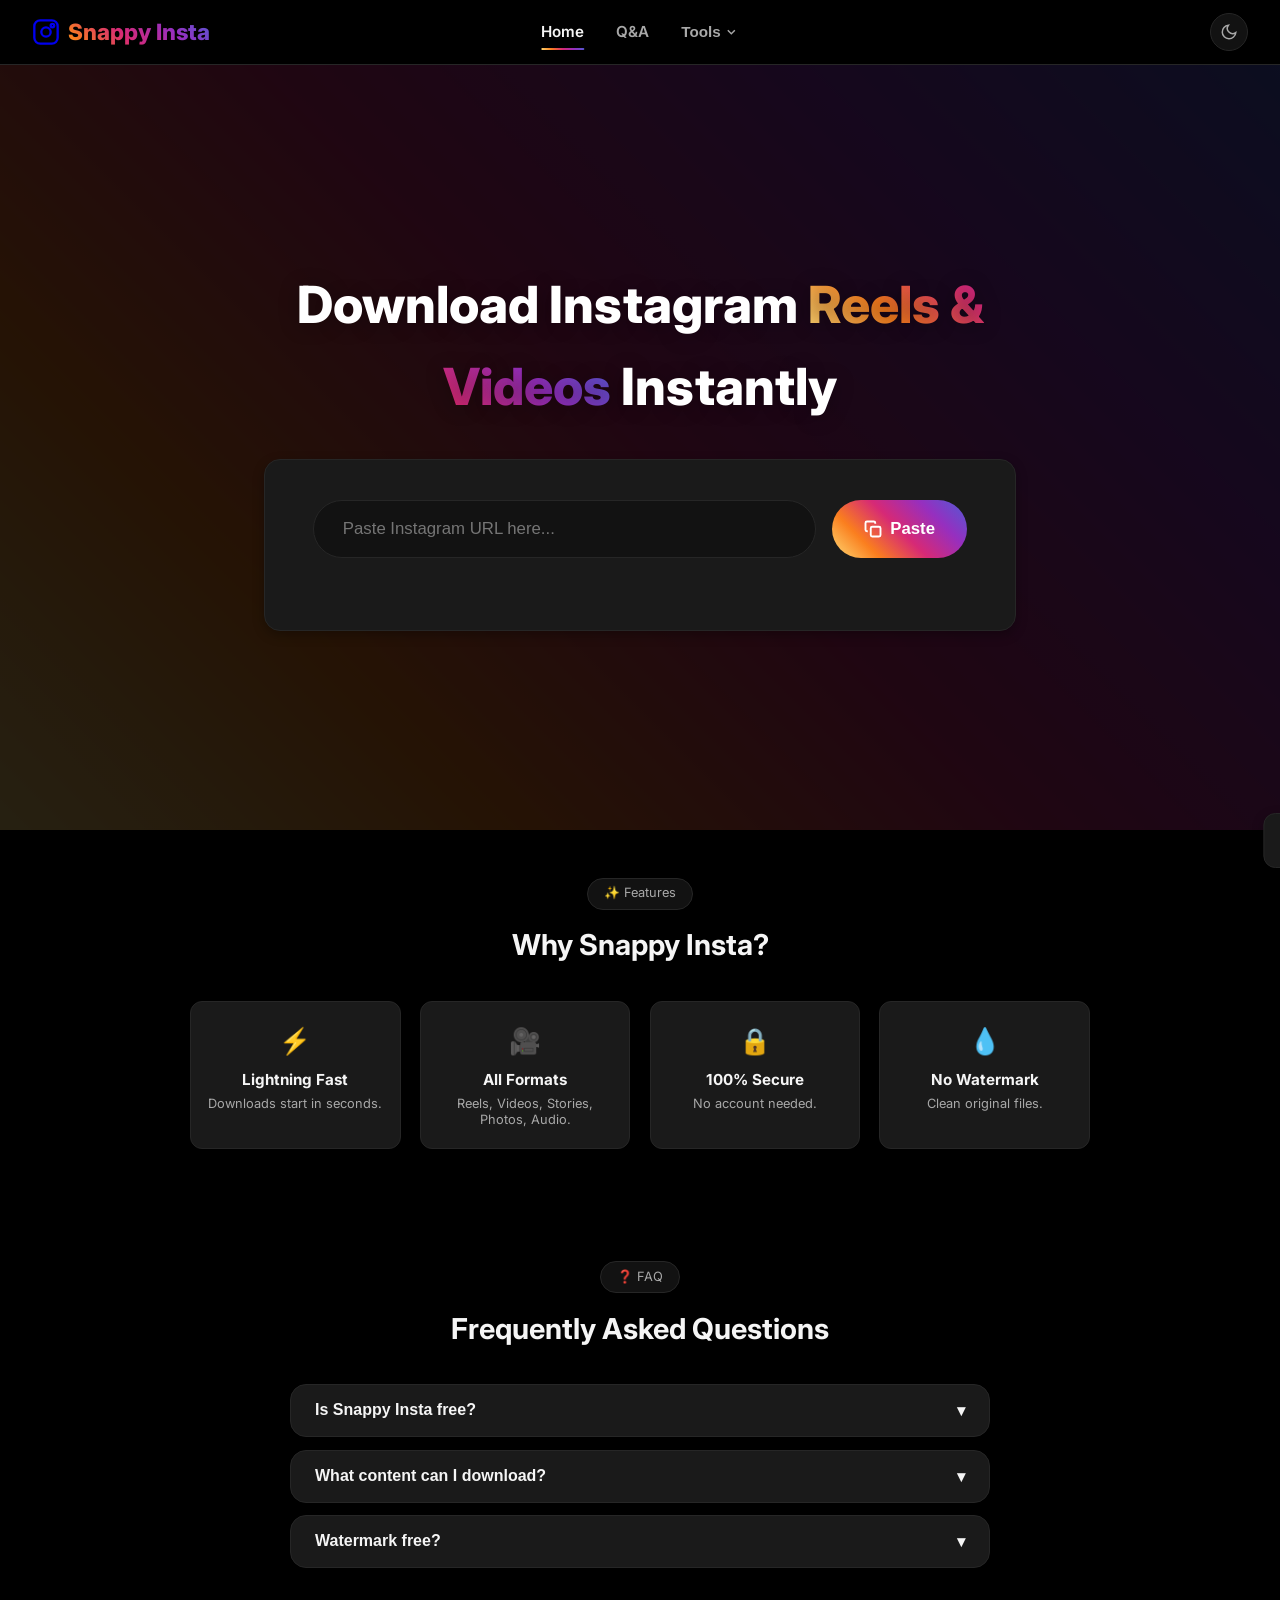
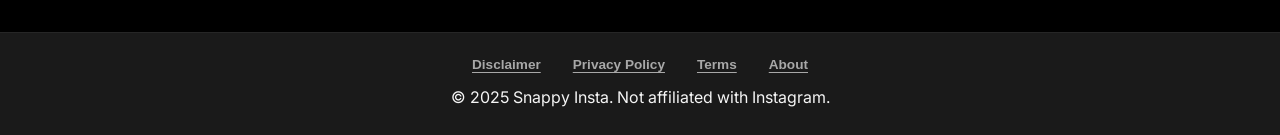
==== commit 31e9688b: "Update index.html" ====
--- a/index.html
+++ b/index.html
@@ -3,13 +3,15 @@
 <head>
     <meta charset="UTF-8">
     <meta name="viewport" content="width=device-width, initial-scale=1.0">
-    <title>DownReels - Instagram Video Downloader</title>
+    <title>Snappy Insta - Instagram Video Downloader</title>
     <meta name="description" content="Download Instagram Reels, Videos in HD. No watermark, no login, 100% free.">
     <link rel="preconnect" href="https://fonts.googleapis.com">
     <link rel="preconnect" href="https://fonts.gstatic.com" crossorigin>
     <link href="https://fonts.googleapis.com/css2?family=Inter:opsz,wght@14..32,400;14..32,500;14..32,600;14..32,700;14..32,800&display=swap" rel="stylesheet">
     <link rel="stylesheet" href="assets/css/style.css">
     <link rel="stylesheet" href="assets/css/responsive.css">
+    <!-- 👇 ADD YOUR FAVICON HERE 👇 -->
+    <link rel="icon" type="image/png" href="favicon.svg">
 </head>
 <body class="dark">
     <!-- Header -->
@@ -18,7 +20,7 @@
             <svg width="28" height="28" viewBox="0 0 24 24" fill="none" stroke="currentColor" stroke-width="2">
                 <rect x="2" y="2" width="20" height="20" rx="5"/><circle cx="12" cy="12" r="4"/><circle cx="17.5" cy="6.5" r="1.5"/>
             </svg>
-            DownReels
+            Snappy Insta
         </a>
 
         <!-- Centered navigation -->
@@ -81,7 +83,7 @@
                             <svg width="18" height="18" viewBox="0 0 24 24" fill="none" stroke="currentColor" stroke-width="2.5">
                                 <rect x="9" y="9" width="13" height="13" rx="2" ry="2"/><path d="M5 15H4a2 2 0 01-2-2V4a2 2 0 012-2h9a2 2 0 012 2v1"/>
                             </svg>
-                            Paste & Download
+                            Paste
                         </button>
                     </div>
                     <p class="error-msg" id="errorMsg"></p>
@@ -103,7 +105,7 @@
             <div class="container">
                 <div class="section-header">
                     <span class="badge">✨ Features</span>
-                    <h2>Why DownReels?</h2>
+                    <h2>Why Snappy Insta?</h2>
                 </div>
                 <div class="features-grid">
                     <div class="feature-card"><div class="feature-icon">⚡</div><h3>Lightning Fast</h3><p>Downloads start in seconds.</p></div>
@@ -122,7 +124,7 @@
                     <h2>Frequently Asked Questions</h2>
                 </div>
                 <div class="faq-list">
-                    <div class="faq-item"><button class="faq-question">Is DownReels free? <span>▾</span></button><div class="faq-answer"><p>Yes! 100% free.</p></div></div>
+                    <div class="faq-item"><button class="faq-question">Is Snappy Insta free? <span>▾</span></button><div class="faq-answer"><p>Yes! 100% free.</p></div></div>
                     <div class="faq-item"><button class="faq-question">What content can I download? <span>▾</span></button><div class="faq-answer"><p>Reels, Videos, Stories, Photos, Audio from public accounts.</p></div></div>
                     <div class="faq-item"><button class="faq-question">Watermark free? <span>▾</span></button><div class="faq-answer"><p>No watermarks. Original files.</p></div></div>
                 </div>
@@ -138,7 +140,7 @@
             <button class="footer-link" data-modal="terms">Terms</button>
             <button class="footer-link" data-modal="about">About</button>
         </div>
-        <p>© 2025 DownReels. Not affiliated with Instagram.</p>
+        <p>© 2025 Snappy Insta. Not affiliated with Instagram.</p>
     </footer>
 
     <!-- Modals -->
--- a/assets/css/style.css
+++ b/assets/css/style.css
@@ -46,7 +46,7 @@
     background: rgba(0,0,0,0.9); backdrop-filter: blur(20px);
     border-bottom: 1px solid var(--border);
     padding: 0.8rem 2rem;
-    display: flex; justify-content: space-between; align-items: center;
+    display: flex; align-items: center; justify-content: space-between;
 }
 body.light .navbar-instagram { background: rgba(255,255,255,0.95); }
 
@@ -56,38 +56,50 @@
     background: var(--ig-gradient);
     -webkit-background-clip: text; -webkit-text-fill-color: transparent;
     text-decoration: none;
-}
-
-/* Centre nav */
+    white-space: nowrap;
+}
+
+/* Center navigation */
 .nav-center {
     display: flex; align-items: center; gap: 2rem;
     position: absolute; left: 50%; transform: translateX(-50%);
 }
-.nav-center a, .dropbtn {
-    color: var(--text-secondary); text-decoration: none; font-weight:500; font-size:0.95rem;
-    background: none; border: none; cursor: pointer;
-    display: flex; align-items: center; gap:0.3rem;
-    transition: color 0.2s;
-}
-.nav-center a:hover, .dropbtn:hover { color: var(--text); }
+
+.nav-link {
+    color: var(--text-secondary); text-decoration: none; font-weight:600; font-size:0.95rem;
+    display: flex; align-items: center; gap:0.25rem;
+    transition: color 0.2s; background: none; border: none; cursor: pointer;
+}
+.nav-link:hover, .nav-link.active { color: var(--text); }
+.nav-link.active { position: relative; }
+.nav-link.active::after {
+    content: ''; position: absolute; bottom: -6px; left:0; width:100%; height:2px;
+    background: var(--ig-gradient); border-radius: 1px;
+}
 
 /* Dropdown */
 .dropdown { position: relative; }
-.dropdown-content {
-    display: none; position: absolute; top: 100%; left: 0;
-    background: var(--surface); border: 1px solid var(--border);
-    border-radius: 12px; padding: 0.5rem 0; min-width: 180px;
-    box-shadow: var(--shadow); z-index: 10;
-    margin-top: 0.5rem;
-}
-.dropdown-content a {
-    display: flex; align-items: center; gap: 0.8rem;
-    padding: 0.7rem 1.2rem; color: var(--text); text-decoration: none;
-    font-size: 0.9rem; transition: background 0.2s;
-}
-.dropdown-content a:hover { background: var(--bg-secondary); }
-.platform-icon { font-size: 1.2rem; width: 20px; text-align: center; }
-.dropdown.open .dropdown-content { display: block; }
+.dropdown-toggle .chevron-down { transition: transform 0.2s; }
+.dropdown-toggle.open .chevron-down { transform: rotate(180deg); }
+
+.dropdown-menu {
+    position: absolute; top: 100%; left: 50%; transform: translateX(-50%);
+    background: var(--surface); border: 1px solid var(--border); border-radius: 12px;
+    padding: 0.5rem 0; min-width: 200px;
+    box-shadow: var(--shadow);
+    opacity: 0; visibility: hidden;
+    transition: opacity 0.2s, visibility 0.2s;
+    z-index: 1001;
+}
+.dropdown-menu.show { opacity: 1; visibility: visible; }
+
+.dropdown-item {
+    display: flex; align-items: center; gap: 0.75rem;
+    padding: 0.6rem 1.2rem;
+    color: var(--text-secondary); text-decoration: none; font-weight:500;
+    transition: background 0.2s, color 0.2s;
+}
+.dropdown-item:hover { background: var(--bg-secondary); color: var(--text); }
 
 /* Theme toggle */
 .theme-toggle-btn {
@@ -95,11 +107,12 @@
     border-radius: 50px; width:38px; height:38px;
     display: flex; align-items: center; justify-content: center;
     cursor: pointer; color: var(--text-secondary);
+    margin-left: auto;
 }
 body.light .moon-icon { display: none; }
 body:not(.light) .sun-icon { display: none; }
 
-/* ========== HERO (unchanged) ========== */
+/* ========== HERO / DOWNLOADER ========== */
 .hero {
     background: var(--ig-gradient);
     min-height: 85vh;
@@ -109,114 +122,161 @@
 .hero::before { content: ''; position: absolute; inset:0; background: rgba(0,0,0,0.85); }
 body.light .hero::before { background: rgba(255,255,255,0.9); }
 .hero-container { position: relative; z-index:1; width:100%; }
-.hero-title {
-    font-size: clamp(2rem, 5vw, 3.2rem); font-weight:800; color: #fff; margin-bottom: 2rem;
-    text-shadow: 0 2px 20px rgba(0,0,0,0.3);
-}
+.hero-title { font-size: clamp(2rem, 5vw, 3.2rem); font-weight:800; color:#fff; margin-bottom:2rem; text-shadow:0 2px 20px rgba(0,0,0,0.3); }
 .gradient-text { background: var(--ig-gradient); -webkit-background-clip: text; -webkit-text-fill-color: transparent; }
 
-/* Downloader card */
+/* ========== INPUT CARD WIDTH BADHAYA GAYA ========== */
 .downloader-card {
-    background: var(--surface); border:1px solid var(--border); border-radius: var(--radius);
-    padding:2rem; box-shadow: var(--shadow); max-width:650px; margin:0 auto;
-}
-.input-group { display: flex; gap:0.8rem; flex-wrap: wrap; }
+    background: var(--surface); border:1px solid var(--border);
+    border-radius: var(--radius); padding:2.5rem 3rem;
+    box-shadow: var(--shadow);
+    max-width: 800px;      /* 👈 650px se badhakar 800px */
+    margin:0 auto;
+}
+.input-group { display:flex; gap:1rem; flex-wrap:wrap; }
 .url-input {
-    flex:1; min-width:200px; padding:1rem 1.5rem; background: var(--bg-secondary);
-    border:1px solid var(--border); border-radius: 50px; color:var(--text); font-size:1rem; outline: none;
-}
-.url-input:focus { border-color: #d62976; }
+    flex:1; min-width:250px;
+    padding:1.1rem 1.8rem;
+    background:var(--bg-secondary); border:1px solid var(--border);
+    border-radius: 50px; color:var(--text); font-size:1.05rem;
+    outline:none;
+}
+.url-input:focus { border-color:#d62976; }
 .btn-paste {
-    background: var(--ig-gradient); border:none; border-radius:50px; padding:1rem 1.8rem;
-    color:#fff; font-weight:700; font-size:1rem; cursor: pointer; display:flex; align-items:center; gap:0.5rem;
-    white-space: nowrap; transition: transform 0.2s;
-}
-.btn-paste:hover { transform: translateY(-2px); }
+    background:var(--ig-gradient); border:none; border-radius:50px;
+    padding:1.1rem 2rem; color:#fff; font-weight:700; font-size:1.05rem;
+    cursor:pointer; display:flex; align-items:center; gap:0.5rem;
+    white-space:nowrap; transition:transform 0.2s;
+}
+.btn-paste:hover { transform:translateY(-2px); }
 .btn-paste:disabled { opacity:0.7; cursor:not-allowed; transform:none; }
 .error-msg { color:#ed4956; margin-top:0.8rem; font-size:0.9rem; min-height:1.2rem; }
 
-/* Loader */
 .loader-container { display:flex; flex-direction:column; align-items:center; gap:1rem; margin:2rem 0; }
-.spinner { width:44px; height:44px; border:4px solid var(--border); border-top-color:#d62976; border-radius:50%; animation: spin 0.7s linear infinite; }
+.spinner { width:44px; height:44px; border:4px solid var(--border); border-top-color:#d62976; border-radius:50%; animation:spin 0.7s linear infinite; }
 @keyframes spin { to { transform:rotate(360deg); } }
 
-/* Results (unchanged) */
+/* ========== RESULTS ========== */
 .results-section { margin:2rem 0; }
 .results-grid { display:flex; flex-direction:column; gap:1.5rem; }
+
+/* ========== RESULT CARD WIDTH BADHAYA GAYA ========== */
 .result-row {
-    background: var(--surface); border:1px solid var(--border); border-radius: var(--radius);
-    padding:2rem; display: flex; gap:2.5rem; align-items: center;
-    box-shadow: var(--shadow); transition: transform 0.2s;
-    max-width: 1000px; margin: 0 auto;
-}
-.result-row:hover { transform: translateY(-2px); }
-.result-preview { width: 350px; height: 220px; border-radius: 12px; overflow:hidden; background: var(--bg-secondary); flex-shrink:0; position: relative; }
+    background:var(--surface); border:1px solid var(--border);
+    border-radius: var(--radius);
+    padding:2.2rem 2.5rem;
+    display:flex; gap:3rem; align-items:center;
+    box-shadow:var(--shadow); transition:transform 0.2s;
+    max-width: 1200px;     /* 👈 1000px se badhakar 1200px */
+    margin:0 auto;
+}
+.result-row:hover { transform:translateY(-2px); }
+.result-preview {
+    width: 380px;           /* 👈 thoda bada preview */
+    height: 240px;
+    border-radius:12px; overflow:hidden;
+    background:var(--bg-secondary); flex-shrink:0; position:relative;
+}
 .result-video { width:100%; height:100%; object-fit:cover; }
-.result-duration-badge { position:absolute; bottom:8px; right:8px; background: rgba(0,0,0,0.7); color:#fff; padding:3px 8px; border-radius:4px; font-size:0.7rem; }
+.result-duration-badge {
+    position:absolute; bottom:8px; right:8px;
+    background:rgba(0,0,0,0.7); color:#fff;
+    padding:3px 8px; border-radius:4px; font-size:0.7rem;
+}
 .result-content { flex:1; display:flex; flex-direction:column; justify-content:space-between; gap:1rem; }
-.result-title { font-size:1.3rem; font-weight:700; cursor:pointer; text-align:left; }
+.result-title { font-size:1.4rem; font-weight:700; cursor:pointer; }
 .result-title:hover { color:#d62976; }
-.result-creator { font-size:0.9rem; color:var(--text-secondary); display:flex; align-items:center; gap:0.4rem; margin-top:0.2rem; }
+.result-creator { font-size:0.95rem; color:var(--text-secondary); display:flex; align-items:center; gap:0.4rem; margin-top:0.2rem; }
 .creator-dot { width:8px; height:8px; background:#d62976; border-radius:50%; }
-.result-meta { display:flex; flex-wrap:wrap; gap:0.6rem; margin-top:0.5rem; }
-.meta-tag { background: var(--bg-secondary); border:1px solid var(--border); padding:4px 12px; border-radius:20px; font-size:0.8rem; color: var(--text-secondary); }
+.result-meta { display:flex; flex-wrap:wrap; gap:0.7rem; margin-top:0.5rem; }
+.meta-tag {
+    background:var(--bg-secondary); border:1px solid var(--border);
+    padding:5px 14px; border-radius:20px; font-size:0.85rem;
+    color:var(--text-secondary);
+}
 .result-actions { display:flex; flex-direction:column; gap:0.8rem; margin-top:auto; }
-.btn-dl-row, .btn-new-link { padding:0.8rem 1.5rem; border:none; border-radius:12px; font-weight:600; font-size:0.9rem; cursor:pointer; display:flex; align-items:center; justify-content:center; gap:0.5rem; transition: all 0.2s; }
-.btn-dl-row { background: var(--ig-gradient); color:#fff; }
-.btn-dl-row:hover:not(:disabled) { transform: translateY(-2px); }
+.btn-dl-row, .btn-new-link {
+    padding:0.9rem 1.8rem; border:none; border-radius:12px;
+    font-weight:600; font-size:0.95rem; cursor:pointer;
+    display:flex; align-items:center; justify-content:center; gap:0.5rem;
+    transition:all 0.2s;
+}
+.btn-dl-row { background:var(--ig-gradient); color:#fff; }
+.btn-dl-row:hover:not(:disabled) { transform:translateY(-2px); }
 .btn-dl-row:disabled { opacity:0.7; cursor:not-allowed; }
-.btn-new-link { background: var(--bg-secondary); color:var(--text-secondary); border:1px solid var(--border); }
-.btn-new-link:hover { background: var(--border); color:var(--text); }
+.btn-new-link { background:var(--bg-secondary); color:var(--text-secondary); border:1px solid var(--border); }
+.btn-new-link:hover { background:var(--border); color:var(--text); }
 .btn-spinner { width:14px; height:14px; border:2px solid rgba(255,255,255,0.3); border-top-color:#fff; border-radius:50%; animation:spin 0.6s linear infinite; display:inline-block; }
 
-/* Sections */
+/* ========== FEATURES (HOW TO USE) – COMPACT & FIXED ========== */
+.features { padding: 3rem 0; }
+.features .container { max-width: 1000px; }  /* wider container for feature grid */
+.features-grid {
+    display: grid;
+    grid-template-columns: repeat(4, 1fr);   /* 4 equal columns on desktop */
+    gap: 1.2rem;
+    max-width: 900px;
+    margin: 0 auto;
+}
+.feature-card {
+    background: var(--surface); border:1px solid var(--border);
+    border-radius: 12px;
+    padding: 1.2rem 0.8rem;   /* reduced padding */
+    text-align: center;
+    transition: transform 0.2s;
+}
+.feature-card:hover { transform: translateY(-3px); }
+.feature-icon { font-size: 1.6rem; margin-bottom: 0.4rem; }
+.feature-card h3 { font-size: 0.95rem; font-weight: 700; margin-bottom: 0.2rem; }
+.feature-card p { font-size: 0.8rem; color: var(--text-secondary); line-height: 1.3; }
+
+/* ========== OTHER SECTIONS ========== */
 section { padding:4rem 0; }
 .section-header { text-align:center; margin-bottom:2rem; }
 .badge { display:inline-block; background:var(--bg-secondary); border:1px solid var(--border); border-radius:30px; padding:0.3rem 1rem; font-size:0.8rem; color:var(--text-secondary); margin-bottom:0.8rem; }
 h2 { font-size:1.8rem; }
-.features-grid { display:grid; grid-template-columns:repeat(auto-fit,minmax(200px,1fr)); gap:1.5rem; }
-.feature-card { background:var(--surface); border:1px solid var(--border); border-radius:var(--radius); padding:1.5rem; text-align:center; transition: transform 0.2s; }
-.feature-card:hover { transform:translateY(-2px); }
-.feature-icon { font-size:2rem; margin-bottom:0.5rem; }
+
 .faq-list { max-width:700px; margin:0 auto; display:flex; flex-direction:column; gap:0.8rem; }
 .faq-item { background:var(--surface); border:1px solid var(--border); border-radius:var(--radius); padding:1rem 1.5rem; }
 .faq-question { width:100%; background:none; border:none; color:var(--text); font-size:1rem; font-weight:600; display:flex; justify-content:space-between; cursor:pointer; }
 .faq-answer { max-height:0; overflow:hidden; transition:max-height 0.3s; color:var(--text-secondary); }
 .faq-item.open .faq-answer { max-height:150px; padding-top:0.5rem; }
 
-/* Toast */
+/* ========== FOOTER ========== */
+footer { background:var(--surface); border-top:1px solid var(--border); padding:1.5rem 2rem; text-align:center; }
+.footer-links { display:flex; justify-content:center; gap:2rem; margin-bottom:0.8rem; flex-wrap:wrap; }
+.footer-link { background:none; border:none; color:var(--text-secondary); font-weight:600; font-size:0.85rem; cursor:pointer; transition:color 0.2s; text-decoration:underline; text-underline-offset:3px; }
+.footer-link:hover { color:var(--text); }
+
+/* ========== MODALS ========== */
+.modal-overlay {
+    position:fixed; inset:0; background:rgba(0,0,0,0.7); backdrop-filter:blur(8px);
+    display:flex; align-items:center; justify-content:center; z-index:2000;
+    opacity:0; visibility:hidden; transition:opacity 0.3s, visibility 0.3s;
+}
+.modal-overlay.active { opacity:1; visibility:visible; }
+
+.modal-card {
+    background:var(--surface); border:1px solid var(--border); border-radius:20px;
+    padding:2rem 2.5rem; max-width:550px; width:90%; max-height:80vh; overflow-y:auto;
+    position:relative; box-shadow:0 20px 60px rgba(0,0,0,0.5);
+    transform: translateY(20px); transition: transform 0.3s;
+}
+.modal-overlay.active .modal-card { transform: translateY(0); }
+.modal-close {
+    position:absolute; top:1rem; right:1rem; background:none; border:none;
+    color:var(--text-secondary); cursor:pointer; width:30px; height:30px;
+    display:flex; align-items:center; justify-content:center; border-radius:50%;
+    transition: background 0.2s;
+}
+.modal-close:hover { background:var(--border); }
+.modal-content h2 { margin-bottom:1rem; font-size:1.5rem; }
+.modal-content p { color:var(--text-secondary); line-height:1.7; margin-bottom:0.8rem; }
+
+/* ========== TOAST ========== */
 .toast { position:fixed; bottom:2rem; right:2rem; background:var(--surface); border:1px solid var(--border); box-shadow:var(--shadow); padding:1rem 1.5rem; border-radius:12px; display:flex; align-items:center; gap:0.8rem; z-index:999; transform:translateX(120%); transition:transform 0.3s; }
 .toast.show { transform:translateX(0); }
 .toast-close { background:none; border:none; color:var(--text-secondary); cursor:pointer; font-size:1.1rem; }
-
-/* ========== FOOTER ========== */
-.site-footer { padding: 2rem 1.5rem; border-top: 1px solid var(--border); text-align: center; }
-.footer-links { display: flex; justify-content: center; gap: 2rem; flex-wrap: wrap; margin-bottom: 1rem; }
-.footer-link { color: var(--text-secondary); text-decoration: none; font-weight: 500; font-size: 0.9rem; cursor: pointer; transition: color 0.2s; background: none; border: none; }
-.footer-link:hover { color: var(--text); }
-.footer-copy { color: var(--text-secondary); font-size: 0.8rem; }
-
-/* ========== MODAL ========== */
-.modal-overlay {
-    display: none; position: fixed; top:0; left:0; width:100%; height:100%;
-    background: rgba(0,0,0,0.7); backdrop-filter: blur(5px); z-index:2000;
-    align-items: center; justify-content: center;
-}
-.modal-overlay.active { display: flex; }
-.modal-card {
-    background: var(--surface); border: 1px solid var(--border); border-radius: 20px;
-    padding: 2rem; max-width: 500px; width: 90%; max-height: 80vh; overflow-y: auto;
-    box-shadow: 0 20px 50px rgba(0,0,0,0.5); position: relative;
-    animation: modalSlideIn 0.3s ease;
-}
-@keyframes modalSlideIn { from { opacity:0; transform: translateY(20px); } to { opacity:1; transform: translateY(0); } }
-.modal-close {
-    position: absolute; top: 1rem; right: 1rem; background: none; border: none;
-    color: var(--text-secondary); cursor: pointer; padding: 0.3rem;
-}
-.modal-close:hover { color: var(--text); }
-.modal-content h3 { margin-bottom: 1rem; }
-.modal-content p { color: var(--text-secondary); line-height: 1.7; }
 
 /* Hide sections when results shown */
 body.results-active .hero-title,
@@ -224,3 +284,39 @@
 body.results-active .features,
 body.results-active .faq { display:none !important; }
 body.results-active .hero { min-height:auto; padding:2rem 0; }
+
+/* ========== RESPONSIVE ========== */
+@media (max-width: 1024px) {
+    .features-grid { grid-template-columns: repeat(2, 1fr); }
+    .result-row { max-width: 100%; padding: 1.8rem; }
+    .result-preview { width: 100%; height: 260px; }
+}
+
+@media (max-width: 768px) {
+    .navbar-instagram { flex-wrap:wrap; padding:0.8rem 1rem; }
+    .nav-center { position:static; transform:none; order:3; width:100%; justify-content:center; margin-top:0.5rem; gap:1.5rem; }
+    .theme-toggle-btn { order:1; }
+    .nav-brand { order:2; }
+    .dropdown-menu { left:0; transform:none; }
+    .hero { min-height:70vh; padding:3rem 0; }
+    .hero-title { font-size:1.6rem; }
+    .downloader-card { padding:1.5rem; max-width:100%; }
+    .input-group { flex-direction:column; }
+    .btn-paste { width:100%; justify-content:center; }
+    .result-row { flex-direction:column; max-width:100%; padding:1.2rem; }
+    .result-preview { width:100%; height:250px; }
+    .result-actions { flex-direction:row; }
+    .btn-dl-row, .btn-new-link { flex:1; }
+    .features-grid { grid-template-columns: repeat(2, 1fr); }
+    .footer-links { gap:1rem; }
+}
+
+@media (max-width: 480px) {
+    .hero-title { font-size:1.4rem; }
+    .url-input { padding:0.8rem 1rem; font-size:0.9rem; }
+    .btn-paste { padding:0.8rem 1rem; font-size:0.9rem; }
+    .result-preview { height:200px; }
+    .result-title { font-size:1.1rem; }
+    .features-grid { grid-template-columns: 1fr; }
+    .modal-card { padding:1.5rem; }
+}
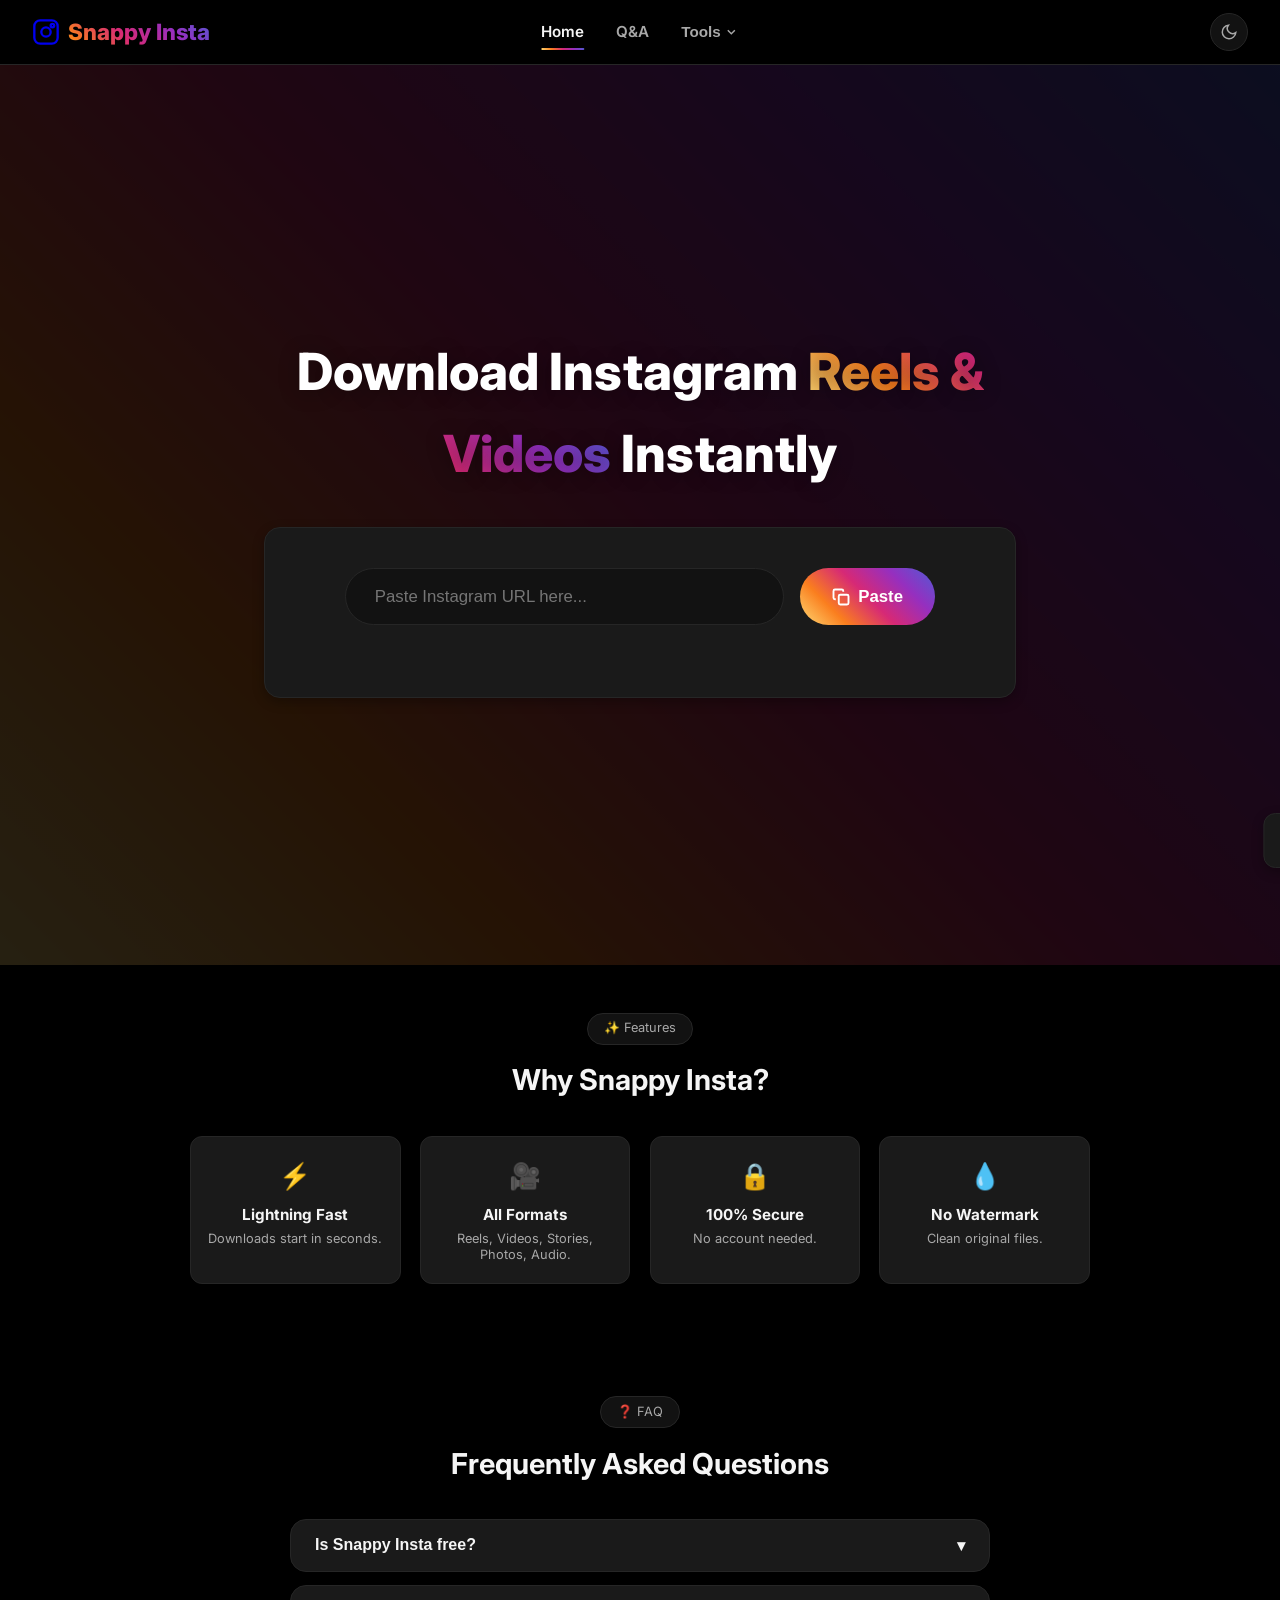
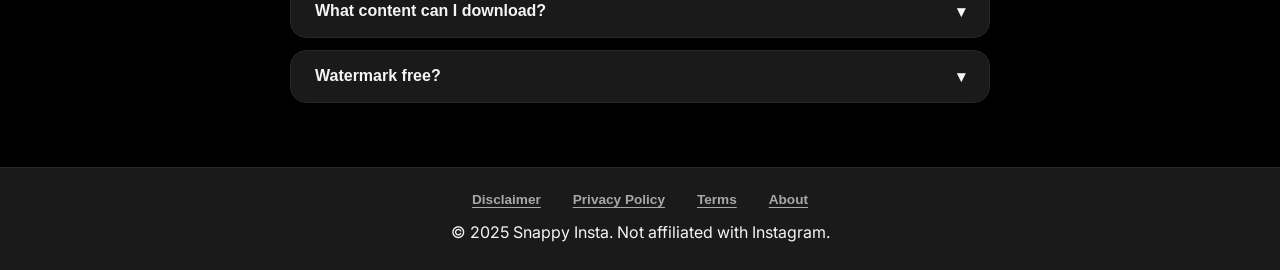
==== commit d5c2e28c: "Update index.html" ====
--- a/index.html
+++ b/index.html
@@ -51,7 +51,7 @@
                         <svg width="20" height="20" viewBox="0 0 24 24" fill="currentColor"><path d="M18.244 2.25h3.308l-7.227 8.26 8.502 11.24H16.17l-5.214-6.817L4.99 21.75H1.68l7.73-8.835L1.254 2.25H8.08l4.713 6.231zm-1.161 17.52h1.833L7.084 4.126H5.117z"/></svg>
                         Twitter/X
                     </a>
-                    <a href="#" class="dropdown-item" data-platform="TikTok">
+                    <a href="https://snappytok.vercel.app" class="dropdown-item" data-platform="TikTok">
                         <svg width="20" height="20" viewBox="0 0 24 24" fill="currentColor"><path d="M12.525.02c1.31-.02 2.61-.01 3.91-.02.08 1.53.63 3.09 1.75 4.17 1.12 1.11 2.7 1.62 4.24 1.79v4.03c-1.44-.05-2.89-.35-4.2-.97-.57-.26-1.1-.59-1.62-.93-.01 2.92.01 5.84-.02 8.75-.08 1.4-.54 2.79-1.35 3.94-1.31 1.92-3.58 3.17-5.91 3.21-1.43.08-2.86-.31-4.08-1.03-2.02-1.19-3.44-3.37-3.65-5.71-.02-.5-.03-1-.01-1.49.18-1.9 1.12-3.72 2.58-4.96 1.66-1.44 3.98-2.13 6.15-1.72.02 1.48-.04 2.96-.04 4.44-.99-.32-2.15-.23-3.02.37-.63.41-1.11 1.04-1.36 1.75-.21.51-.15 1.07-.14 1.61.24 1.64 1.82 3.02 3.5 2.87 1.12-.01 2.19-.66 2.77-1.61.19-.33.4-.67.41-1.06.1-1.79.06-3.57.07-5.36.01-4.03-.01-8.05.02-12.07z"/></svg>
                         TikTok
                     </a>
--- a/assets/css/style.css
+++ b/assets/css/style.css
@@ -115,7 +115,7 @@
 /* ========== HERO / DOWNLOADER ========== */
 .hero {
     background: var(--ig-gradient);
-    min-height: 85vh;
+    min-height: 100vh;
     display: flex; align-items: center; justify-content: center;
     text-align: center; position: relative; padding: 4rem 0;
 }
@@ -128,9 +128,9 @@
 /* ========== INPUT CARD WIDTH BADHAYA GAYA ========== */
 .downloader-card {
     background: var(--surface); border:1px solid var(--border);
-    border-radius: var(--radius); padding:2.5rem 3rem;
+    border-radius: var(--radius); padding:2.5rem 5rem;
     box-shadow: var(--shadow);
-    max-width: 800px;      /* 👈 650px se badhakar 800px */
+    max-width: 1000px;      /* 👈 650px se badhakar 800px */
     margin:0 auto;
 }
 .input-group { display:flex; gap:1rem; flex-wrap:wrap; }
